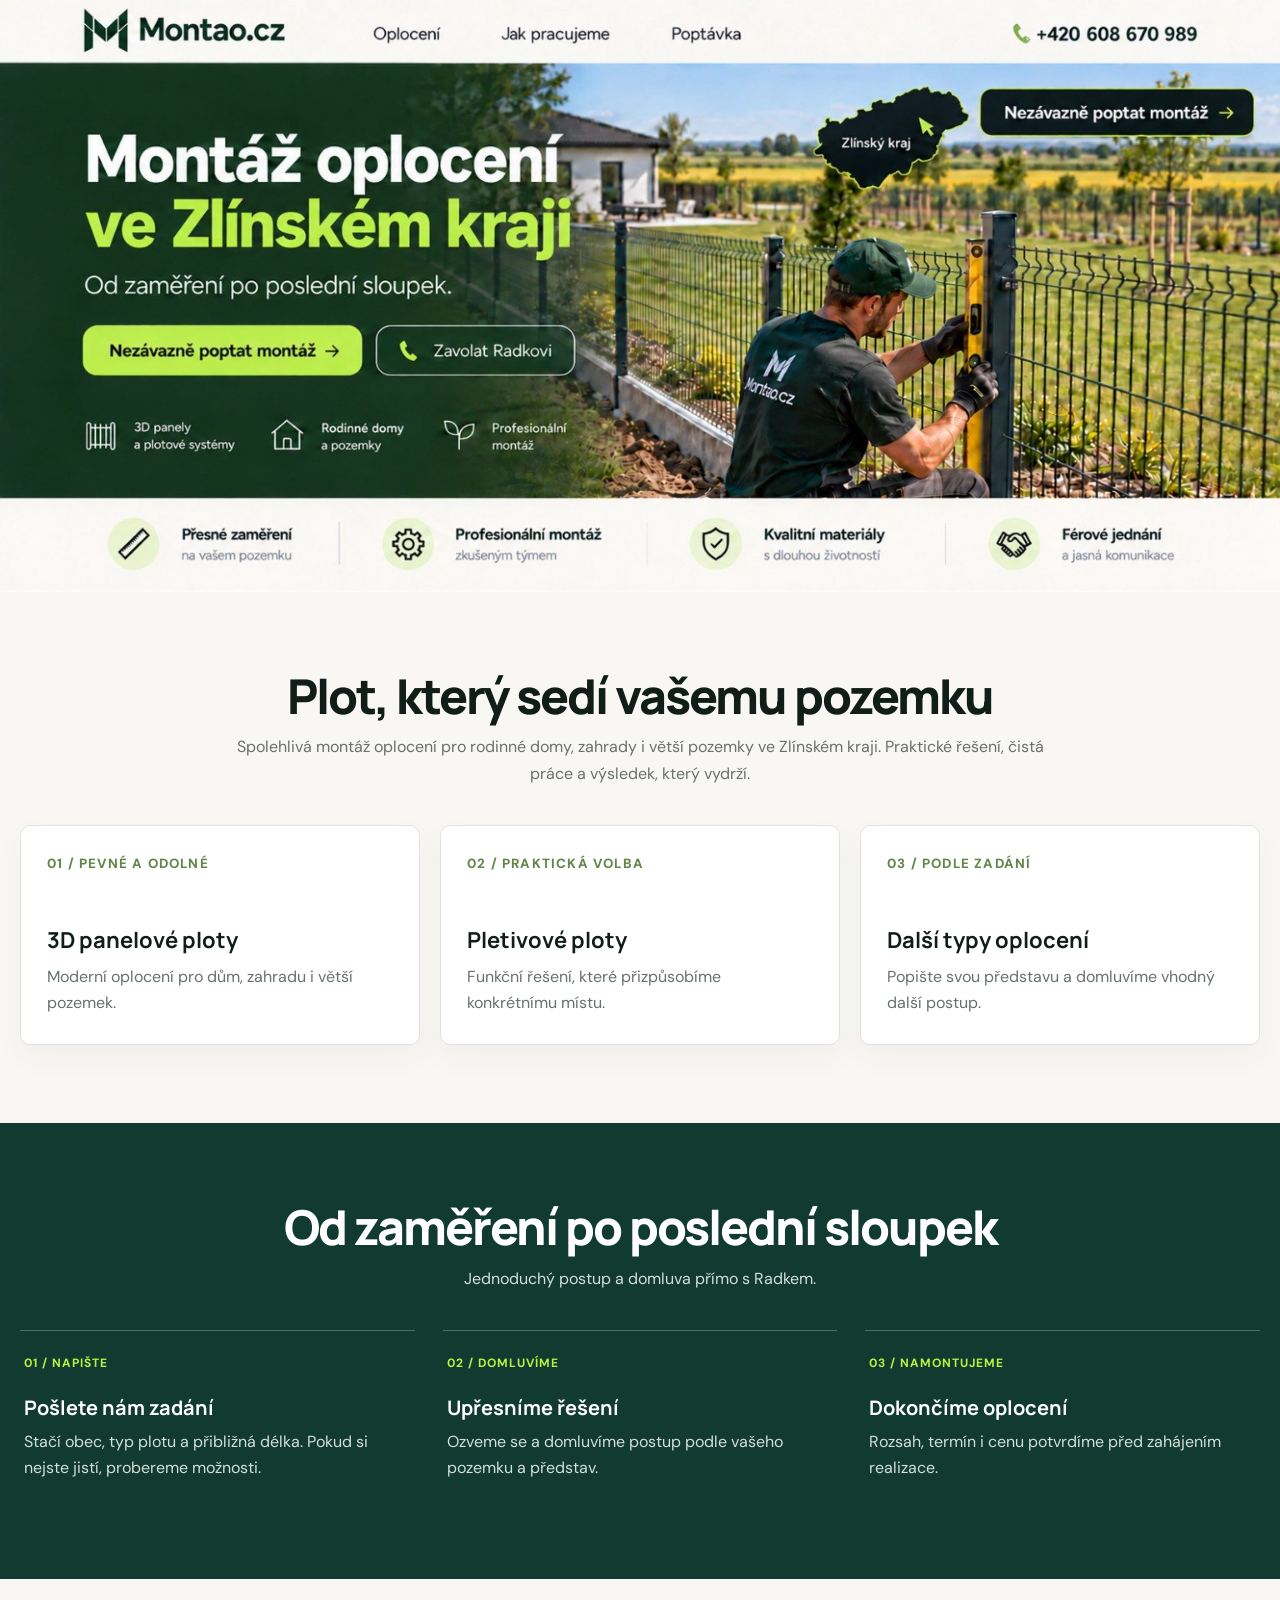
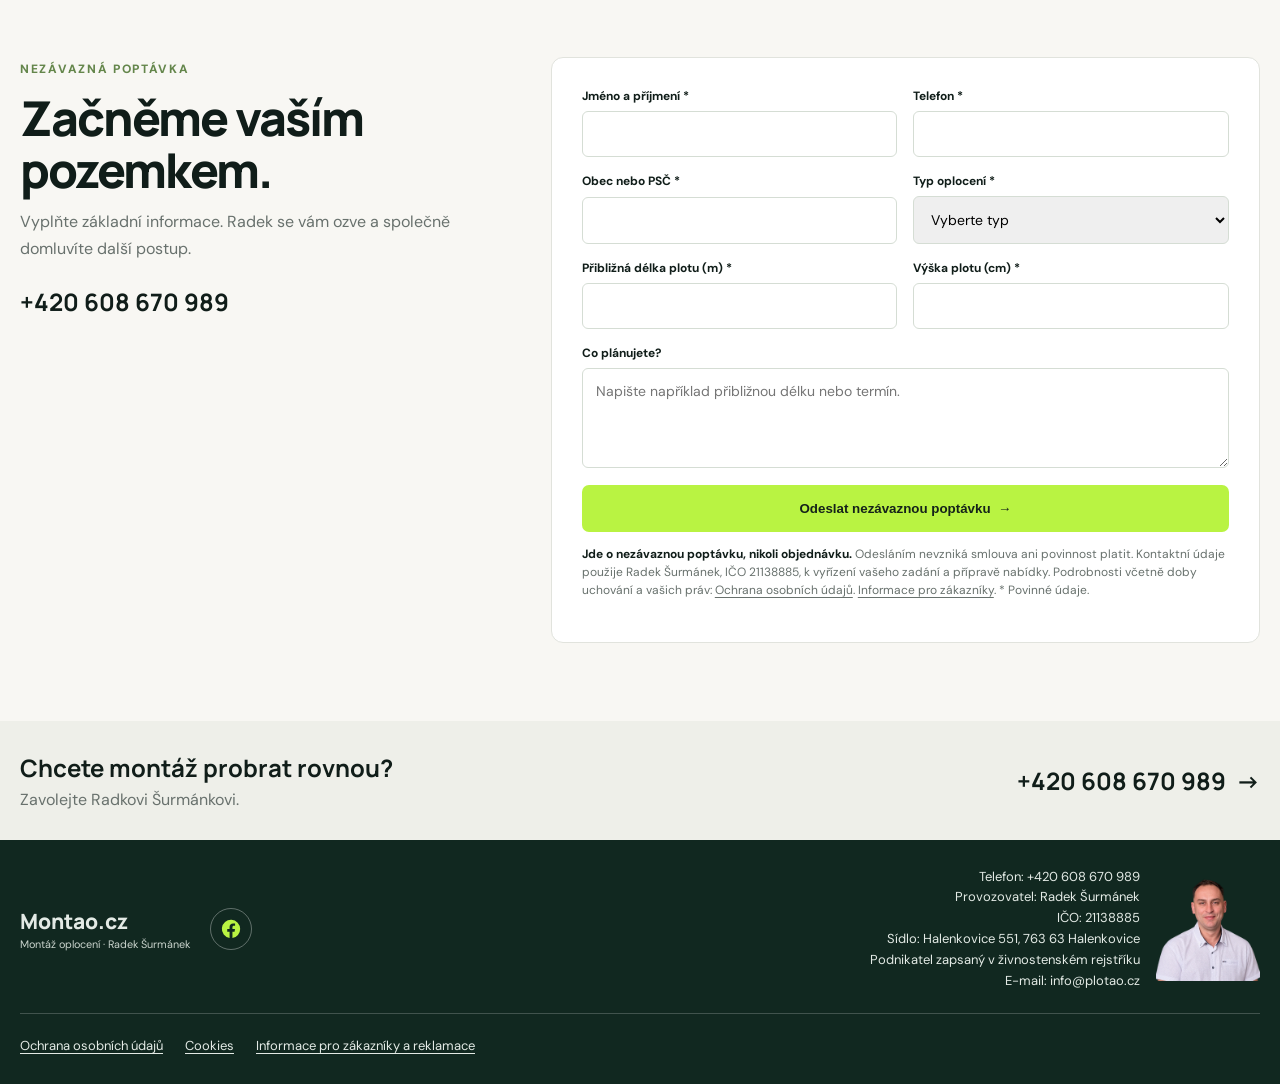
==== index.html @ 91016135 "Align footer Facebook icon with brand and remove mobile blue tap highlight" ====
<!doctype html>
<html lang="cs">
<head>
<meta charset="utf-8">
<meta name="viewport" content="width=device-width, initial-scale=1">
<meta name="referrer" content="strict-origin-when-cross-origin">
<meta name="theme-color" content="#f7f6f2">
<meta name="description" content="Montao.cz — montáž oplocení ve Zlínském kraji. Od zaměření po montáž. Nezávazná poptávka u Radka Šurmánka.">
<title>Montao.cz — Montáž oplocení ve Zlínském kraji</title>
<link rel="icon" href="favicon.svg" type="image/svg+xml">
<link rel="stylesheet" href="assets/fonts-local.css">
<style>
:root{--ink:#101d19;--forest:#12392e;--lime:#b9f342;--paper:#f8f7f3;--muted:#68716d;--line:#e1e3dd}
*{box-sizing:border-box}html{scroll-behavior:smooth;-webkit-tap-highlight-color:transparent}body{margin:0;background:var(--paper);color:var(--ink);font-family:"DM Sans",sans-serif}a{color:inherit;text-decoration:none}a,button,input,select,textarea{-webkit-tap-highlight-color:transparent}.wrap{width:min(1400px,calc(100% - 40px));margin-inline:auto}
.desktop-art{position:relative;width:min(100%,1536px);margin:0 auto;line-height:0}.desktop-art>img{display:block;width:100%;height:auto}.hot{position:absolute;z-index:2;display:block;border-radius:8px}.hot:hover{background:#b9f34218}.hot:focus-visible{outline:3px solid var(--lime);outline-offset:2px;background:#b9f34220}.visually-hidden{position:absolute;width:1px;height:1px;padding:0;margin:-1px;overflow:hidden;clip:rect(0,0,0,0);white-space:nowrap;border:0}
.mobile-head,.mobile-hero{display:none}
.section{padding:78px 0}.center{text-align:center;margin:0 auto 38px;max-width:820px}.center h2,.copy h2{font:800 clamp(32px,4vw,48px)/1.08 Manrope,sans-serif;letter-spacing:-2px;margin:0 0 13px}.center p,.copy p{color:var(--muted);line-height:1.65;margin:0;font-size:16px}.cards{display:grid;grid-template-columns:repeat(3,1fr);gap:20px}.card{min-height:220px;padding:26px;background:#fff;border:1px solid var(--line);border-radius:10px;box-shadow:0 12px 32px #12231b0a}.card small{color:#64864b;font-weight:800;letter-spacing:1.2px}.card h3{font:700 22px Manrope,sans-serif;margin:52px 0 9px}.card p{color:var(--muted);line-height:1.6;margin:0}
.steps{background:#113b30;color:#fff}.steps .center p{color:#d5dfd9}.step-grid{display:grid;grid-template-columns:repeat(3,1fr);gap:28px}.step{border-top:1px solid #ffffff44;padding:20px 4px}.step b{color:var(--lime);font-size:12px;letter-spacing:1px}.step h3{font:700 20px Manrope,sans-serif;margin:22px 0 8px}.step p{color:#d5dfd9;line-height:1.6;margin:0}
.quote{display:grid;grid-template-columns:.8fr 1.2fr;gap:58px;align-items:start}.copy h2{margin:14px 0}.eyebrow{font-size:12px;text-transform:uppercase;letter-spacing:1.7px;color:#64864b;font-weight:800}.call-link{display:inline-block;font:700 24px Manrope,sans-serif;margin-top:23px}.form-card{padding:30px;background:#fff;border:1px solid var(--line);border-radius:12px}.fields{display:grid;grid-template-columns:1fr 1fr;gap:16px}.field{display:grid;gap:7px}.field.full{grid-column:1/-1}.field label{font-size:12px;font-weight:700}.field input,.field select,.field textarea{width:100%;border:1px solid #d5ddd4;border-radius:6px;padding:13px;font:14px "DM Sans",sans-serif}.field textarea{min-height:100px;resize:vertical}.button{display:inline-flex;justify-content:center;align-items:center;background:var(--lime);color:#15221a;font-weight:800;border:0;border-radius:7px;padding:16px 22px;cursor:pointer}.form-card .button{width:100%;margin-top:17px}.form-note{font-size:12px;color:var(--muted);line-height:1.5;margin:13px 0 0}.contact{background:#eeefe9;padding:30px 0}.contact-inner{display:grid;grid-template-columns:minmax(0,1fr) 170px auto;align-items:center;gap:24px}.contact-copy{grid-column:1;grid-row:1}.contact-inner .call-link{grid-column:3;grid-row:1;margin-top:0}.contact-portrait{grid-column:2;grid-row:1;display:block;width:160px;max-height:180px;object-fit:contain;align-self:end}.contact h2{font:700 24px Manrope,sans-serif;margin:0 0 5px}.contact p{margin:0;color:var(--muted)}.footer{background:#112820;color:#e3eae5;padding:27px 0;font-size:13px}.foot{display:flex;justify-content:space-between;align-items:center;gap:20px}.foot-brand{display:flex;align-items:center;justify-content:space-between;gap:20px}.foot strong{font:800 21px Manrope}.foot small{color:#cad4cd}.foot-right{display:flex;align-items:center;justify-content:flex-end;gap:16px;text-align:right;line-height:1.6}.facebook-link{display:inline-flex;align-items:center;justify-content:center;width:42px;height:42px;border:1px solid #ffffff55;border-radius:50%;color:#b9f342;flex:0 0 auto;transition:background .2s,color .2s}.facebook-link:hover,.facebook-link:focus-visible{background:#b9f342;color:#112820;outline-offset:3px}.footer-portrait{display:block;width:104px;height:104px;object-fit:contain;flex:0 0 auto}
@media(max-width:760px){.desktop-art{display:none}.mobile-head{display:flex;height:68px;align-items:center;justify-content:space-between;padding:0 17px;background:#fbfaf6}.mobile-brand{display:flex;align-items:center;gap:8px;font:800 20px Manrope,sans-serif;letter-spacing:-.8px}.mobile-brand svg{width:32px;height:36px}.mobile-head .phone{font-size:13px;font-weight:800;white-space:nowrap}.mobile-hero{display:flex;position:relative;min-height:600px;padding:40px 19px 32px;align-items:flex-start;overflow:hidden;color:white;background:#12372d url("assets/approved-mobile-scene.svg") 48% center/auto 100% no-repeat}.mobile-hero:before{content:"";position:absolute;inset:0;background:linear-gradient(90deg,rgba(11,39,31,.92),rgba(11,39,31,.68) 56%,rgba(11,39,31,.18))}.mobile-content{position:relative;z-index:1;width:min(100%,460px);padding-top:20px}.mobile-map{display:inline-flex;background:#101d19;color:white;border:1px solid var(--lime);border-radius:40px;padding:8px 13px;font-size:12px;margin-bottom:20px}.mobile-map b{color:var(--lime);margin-right:6px}.mobile-content h1{font:800 clamp(42px,12vw,58px)/.99 Manrope,sans-serif;letter-spacing:-2.8px;margin:0 0 17px}.mobile-content h1 span{color:var(--lime)}.mobile-content p{font-size:16px;line-height:1.55;color:#f0f3ee;max-width:340px;margin:0 0 25px}.mobile-actions{display:grid;gap:10px;max-width:350px}.mobile-actions a{min-height:52px}.mobile-actions .outline{display:flex;align-items:center;justify-content:center;border:1px solid #fff9;border-radius:7px;font-weight:700}.mobile-benefits{display:grid;grid-template-columns:1fr 1fr;gap:13px;margin-top:29px;font-size:12px;line-height:1.35}.mobile-benefits span{border-left:2px solid var(--lime);padding-left:9px}.section{padding:60px 0}.wrap{width:min(100% - 32px,1400px)}.center{margin-bottom:25px}.cards{grid-template-columns:1fr;gap:12px}.card{min-height:155px}.card h3{margin:26px 0 7px}.step-grid{grid-template-columns:1fr;gap:5px}.quote{grid-template-columns:1fr;gap:24px}.fields{grid-template-columns:1fr}.field.full{grid-column:auto}.form-card{padding:20px}.contact-inner{grid-template-columns:minmax(0,1fr) 96px;gap:10px 16px;align-items:center}.contact-copy{grid-column:1;grid-row:1}.contact-inner .call-link{grid-column:1;grid-row:2;margin-top:20px}.contact-portrait{grid-column:2;grid-row:1 / span 2;width:96px;max-height:none;align-self:center}.foot{align-items:stretch;flex-direction:column}.foot-brand{width:100%}.foot-right{width:100%;justify-content:space-between;text-align:left}.footer-portrait{width:128px;height:128px}}
@media(min-width:761px) and (max-width:950px){.desktop-art .hot{min-width:0}.section{padding:60px 0}.quote{gap:30px}}
.legal-links{display:flex;flex-wrap:wrap;gap:10px 22px;padding-top:22px;margin-top:22px;border-top:1px solid #ffffff33;line-height:1.6}.legal-links a,.form-note a{text-decoration:underline;text-underline-offset:3px}.foot-right{overflow-wrap:anywhere}.legal-links a:focus-visible,.form-note a:focus-visible{outline:2px solid #8ab82d;outline-offset:3px}.form-note strong{color:var(--ink)}

@media(max-width:760px){
.contact{padding:28px 0;background:#eeefe9}.contact-inner{display:grid;grid-template-columns:1fr;gap:16px;align-items:start}.contact-copy{grid-column:1;grid-row:auto}.contact h2{font-size:25px;line-height:1.18;max-width:340px}.contact-inner .call-link{grid-column:1;grid-row:auto;display:flex;align-items:center;justify-content:center;gap:10px;width:100%;min-height:58px;margin:2px 0 0;padding:14px 18px;border-radius:8px;background:#12392e;color:#fff;font-size:20px;letter-spacing:.2px}.contact-inner .call-link:before{content:"☎";font:500 19px sans-serif}.contact-inner .call-link:after{content:none}
.footer{padding:28px 0 34px}.foot{gap:22px}.foot>div:first-child{width:100%}.foot strong{font-size:24px}.foot-right{width:100%;display:flex;flex-direction:column;align-items:flex-start;justify-content:flex-start;gap:18px;text-align:left;line-height:1.7;font-size:14px}.footer-portrait{align-self:center;width:150px;height:150px;margin:0 auto 2px}.legal-links{display:flex;flex-direction:column;align-items:flex-start;gap:12px;padding-top:20px;margin-top:22px;line-height:1.5}.legal-links a{display:inline-block;max-width:100%;text-underline-offset:4px}
}
</style>
</head>
<body>
<header class="mobile-head">
<a class="mobile-brand" href="#" aria-label="Montao.cz, úvod"><svg viewBox="0 0 40 44" aria-hidden="true"><path d="M4 39V6l16 14L36 6v33h-6V19L20 28 10 19v20z" fill="#12392e"/><path d="M20 28v11" stroke="#b9f342" stroke-width="3"/></svg><span>Montao.cz</span></a>
<a class="phone" href="tel:+420608670989">☎ +420 608 670 989</a>
</header>
<main>
<section class="desktop-art" aria-label="Úvodní stránka Montao.cz podle schváleného návrhu">
<img src="assets/approved-design-header.svg" alt="Montao.cz — Montáž oplocení ve Zlínském kraji. Montážník instaluje antracitový plot v rovinaté krajině.">
<h1 class="visually-hidden">Montáž oplocení ve Zlínském kraji</h1>
<a class="hot" style="left:6%;top:1%;width:17%;height:9%" href="#" aria-label="Montao.cz, úvod"></a>
<a class="hot" style="left:28.5%;top:2%;width:8%;height:6%" href="#oploceni" aria-label="Oplocení"></a>
<a class="hot" style="left:38.5%;top:2%;width:10%;height:6%" href="#postup" aria-label="Jak pracujeme"></a>
<a class="hot" style="left:52%;top:2%;width:8%;height:6%" href="#poptavka" aria-label="Poptávka"></a>
<a class="hot" style="left:78%;top:1%;width:17%;height:8%" href="tel:+420608670989" aria-label="Zavolat na +420 608 670 989"></a>
<a class="hot" style="left:63%;top:13%;width:14%;height:19%" href="#oblast" aria-label="Informace o oblasti Zlínského kraje"></a>
<a class="hot" style="left:76%;top:14%;width:23%;height:10%" href="#poptavka" aria-label="Nezávazně poptat montáž"></a>
<a class="hot" style="left:6%;top:54%;width:23%;height:10%" href="#poptavka" aria-label="Nezávazně poptat montáž"></a>
<a class="hot" style="left:29%;top:54%;width:17%;height:10%" href="tel:+420608670989" aria-label="Zavolat Radkovi"></a>
</section>
<section class="mobile-hero">
<div class="mobile-content">
<div class="mobile-map" id="oblast"><b>●</b> Zlínský kraj</div>
<h1>Montáž oplocení<br><span>ve Zlínském kraji</span></h1>
<p>Od zaměření po poslední sloupek.</p>
<div class="mobile-actions"><a class="button" href="#poptavka">Nezávazně poptat montáž&nbsp; →</a><a class="outline" href="tel:+420608670989">☎&nbsp; Zavolat Radkovi</a></div>
<div class="mobile-benefits"><span>3D panely<br>a plotové systémy</span><span>Rodinné domy<br>a pozemky</span><span>Profesionální<br>montáž</span><span>Férové jednání<br>a jasná komunikace</span></div>
</div>
</section>
<section class="section" id="oploceni"><div class="wrap"><div class="center"><h2>Plot, který sedí vašemu pozemku</h2><p>Spolehlivá montáž oplocení pro rodinné domy, zahrady i větší pozemky ve Zlínském kraji. Praktické řešení, čistá práce a výsledek, který vydrží.</p></div><div class="cards"><article class="card"><small>01 / PEVNÉ A ODOLNÉ</small><h3>3D panelové ploty</h3><p>Moderní oplocení pro dům, zahradu i větší pozemek.</p></article><article class="card"><small>02 / PRAKTICKÁ VOLBA</small><h3>Pletivové ploty</h3><p>Funkční řešení, které přizpůsobíme konkrétnímu místu.</p></article><article class="card"><small>03 / PODLE ZADÁNÍ</small><h3>Další typy oplocení</h3><p>Popište svou představu a domluvíme vhodný další postup.</p></article></div></div></section>
<section class="section steps" id="postup"><div class="wrap"><div class="center"><h2>Od zaměření po poslední sloupek</h2><p>Jednoduchý postup a domluva přímo s Radkem.</p></div><div class="step-grid"><article class="step"><b>01 / NAPIŠTE</b><h3>Pošlete nám zadání</h3><p>Stačí obec, typ plotu a přibližná délka. Pokud si nejste jistí, probereme možnosti.</p></article><article class="step"><b>02 / DOMLUVÍME</b><h3>Upřesníme řešení</h3><p>Ozveme se a domluvíme postup podle vašeho pozemku a představ.</p></article><article class="step"><b>03 / NAMONTUJEME</b><h3>Dokončíme oplocení</h3><p>Rozsah, termín i cenu potvrdíme před zahájením realizace.</p></article></div></div></section>
<section class="section wrap quote" id="poptavka"><div class="copy"><span class="eyebrow">Nezávazná poptávka</span><h2>Začněme vaším pozemkem.</h2><p>Vyplňte základní informace. Radek se vám ozve a společně domluvíte další postup.</p><a class="call-link" href="tel:+420608670989">+420 608 670 989</a></div><div class="form-card"><form id="quoteForm"><div class="fields"><div class="field"><label for="name">Jméno a příjmení *</label><input id="name" name="name" autocomplete="name" required></div><div class="field"><label for="phone">Telefon *</label><input id="phone" name="phone" type="tel" autocomplete="tel" required></div><div class="field"><label for="place">Obec nebo PSČ *</label><input id="place" name="place" autocomplete="postal-code" required></div><div class="field"><label for="type">Typ oplocení *</label><select id="type" name="type" required><option value="" disabled selected>Vyberte typ</option><option>3D panelový plot</option><option>Pletivový plot</option><option>Jiný typ / poradit</option></select></div><div class="field"><label for="length">Přibližná délka plotu (m) *</label><input id="length" name="length" type="number" min="0.01" max="1000" step="0.01" inputmode="decimal" required></div><div class="field"><label for="height">Výška plotu (cm) *</label><input id="height" name="height" type="number" min="40" max="400" step="1" required></div><div class="field full"><label for="message">Co plánujete?</label><textarea id="message" name="message" placeholder="Napište například přibližnou délku nebo termín."></textarea></div></div><button class="button" type="submit">Odeslat nezávaznou poptávku&nbsp; →</button><p class="form-note"><strong>Jde o nezávaznou poptávku, nikoli objednávku.</strong> Odesláním nevzniká smlouva ani povinnost platit. Kontaktní údaje použije Radek Šurmánek, IČO 21138885, k vyřízení vašeho zadání a přípravě nabídky. Podrobnosti včetně doby uchování a vašich práv: <a href="ochrana-osobnich-udaju.html">Ochrana osobních údajů</a>. <a href="informace-pro-zakazniky.html">Informace pro zákazníky</a>. * Povinné údaje.</p><p class="form-note" id="formStatus" role="status" aria-live="polite"></p></form></div></section>
<section class="contact"><div class="wrap contact-inner"><div class="contact-copy"><h2>Chcete montáž probrat rovnou?</h2><p>Zavolejte Radkovi Šurmánkovi.</p></div><a class="call-link" href="tel:+420608670989">+420 608 670 989&nbsp; →</a></div></section>
</main>
<footer class="footer"><div class="wrap foot"><div class="foot-brand"><div><strong>Montao.cz</strong><br><small>Montáž oplocení · Radek Šurmánek</small></div><a class="facebook-link" href="https://www.facebook.com/montao.cz" target="_blank" rel="noopener noreferrer" aria-label="Montao.cz na Facebooku" title="Montao.cz na Facebooku"><svg viewBox="0 0 24 24" width="22" height="22" aria-hidden="true" fill="currentColor"><path d="M22 12a10 10 0 1 0-11.56 9.88v-6.99H7.9V12h2.54V9.8c0-2.51 1.49-3.9 3.78-3.9 1.1 0 2.25.2 2.25.2v2.47H15.2c-1.24 0-1.63.77-1.63 1.56V12h2.78l-.45 2.89h-2.33v6.99A10 10 0 0 0 22 12Z"/></svg><span class="visually-hidden">Facebook</span></a></div><div class="foot-right"><div>Telefon: <a href="tel:+420608670989">+420 608 670 989</a><br>Provozovatel: Radek Šurmánek<br>IČO: 21138885<br>Sídlo: Halenkovice 551, 763 63 Halenkovice<br>Podnikatel zapsaný v živnostenském rejstříku<br>E-mail: <a href="mailto:info@plotao.cz">info@plotao.cz</a></div><img class="footer-portrait" src="assets/radek-color-portrait.svg" alt="Radek Šurmánek — montáž oplocení"></div></div><nav class="wrap legal-links" aria-label="Právní informace"><a href="ochrana-osobnich-udaju.html">Ochrana osobních údajů</a><a href="cookies.html">Cookies</a><a href="informace-pro-zakazniky.html">Informace pro zákazníky a reklamace</a></nav></footer>
<script>
document.getElementById('quoteForm').addEventListener('submit',async function(e){e.preventDefault();const form=e.currentTarget,status=document.getElementById('formStatus'),button=form.querySelector('button[type="submit"]');if(!form.reportValidity())return;button.disabled=true;button.textContent='Odesílám…';status.style.color='';status.textContent='Odesílám poptávku…';const v=id=>form.elements[id].value.trim();const fenceType=v('type'),length=Number(v('length')),height=Number(v('height')),now=new Date().toISOString();const lead={schemaVersion:2,mode:'lead',name:v('name'),phone:v('phone'),email:'',place:v('place'),region:'',note:v('message'),fenceType,height,segments:[{name:'Celková délka oplocení',length,connection:'začátek'}],options:[],gate:false,gateType:'',gateWidth:0,gateDrive:'',gateSection:0,gatePos:0,wicket:false,wicketWidth:0,wicketSection:0,wicketPos:0,scopeValue:'material',scope:'Materiál',displayedPrice:'',priceKind:'individuální nabídka',priceReason:'',placeFromCalculator:''};const controller=new AbortController();let timeout;try{const timeoutPromise=new Promise((_,reject)=>{timeout=setTimeout(()=>{controller.abort();reject(new Error('request_timeout'))},15000)});const response=await Promise.race([fetch('https://jmukoccjqykyoqsypuwb.supabase.co/functions/v1/submit-lead',{method:'POST',credentials:'omit',signal:controller.signal,headers:{'Accept':'application/json','Content-Type':'application/json','apikey':'sb_publishable_FSrTbgu1LeF9DNeam3ztwA_3dNHGq-V'},body:JSON.stringify({transportVersion:1,source:'plotao.cz',submittedAt:now,lead})}),timeoutPromise]);let result={};try{result=await response.json()}catch{}if(!response.ok){if(response.status===403)throw new Error('Doména webu není povolená pro odesílání do Plotao (HTTP 403).');if(response.status>=500)throw new Error('Plotao administrace je momentálně nedostupná (HTTP '+response.status+').');throw new Error('Administrace poptávku odmítla (HTTP '+response.status+'). Zkontrolujte zadané údaje.');}status.style.color='#26733b';status.textContent='Děkujeme, poptávka byla úspěšně odeslána. Radek se vám ozve.';form.reset();}catch(error){status.style.color='#9a3e24';const detail=(error?.name==='AbortError'||error?.message==='request_timeout')?'Čekání na Plotao přesáhlo 15 sekund.':error instanceof TypeError?'Spojení s Plotao administrací se nezdařilo (síť nebo povolení domény).':(error instanceof Error?error.message:'Odeslání se nezdařilo.');status.textContent=detail+' Vyplněná data zůstala zachována; zkuste to znovu nebo zavolejte na +420 608 670 989.';}finally{clearTimeout(timeout);button.disabled=false;button.innerHTML='Odeslat nezávaznou poptávku&nbsp; →';}});
</script>
</body>
</html>
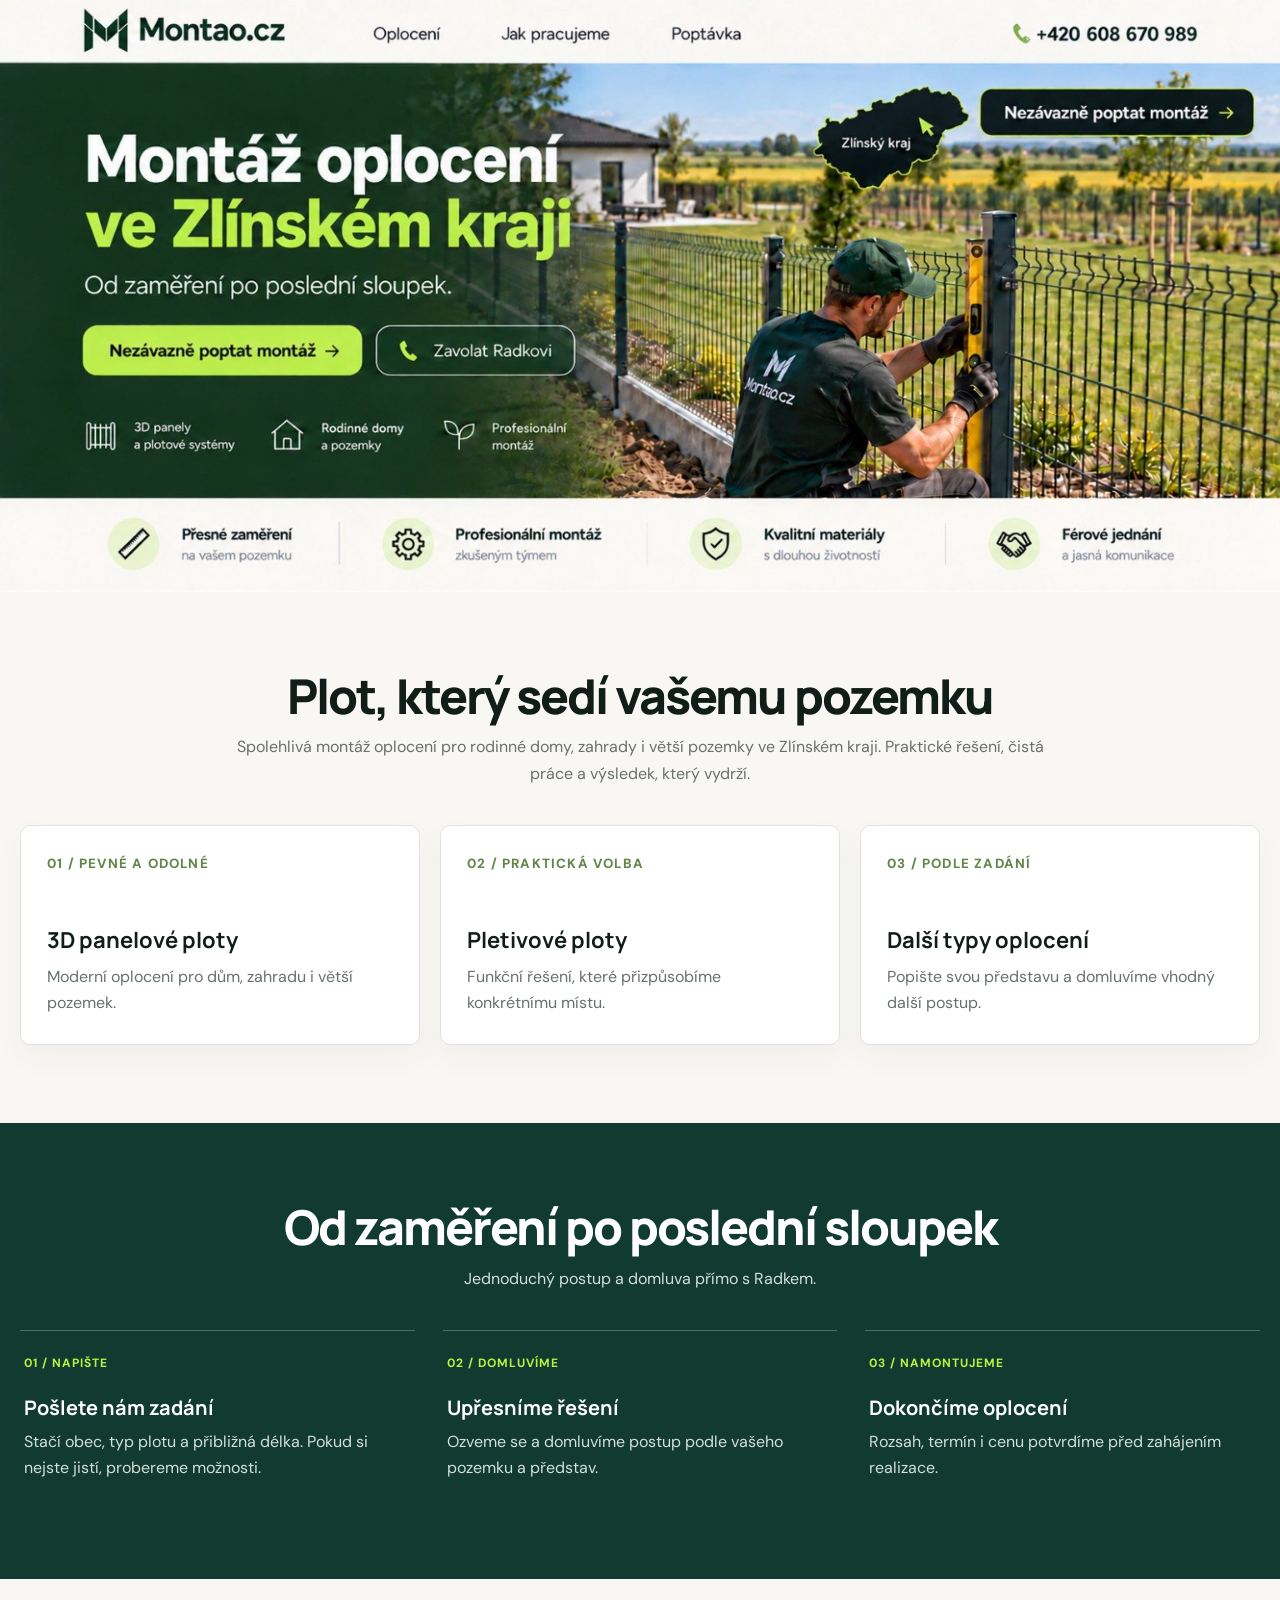
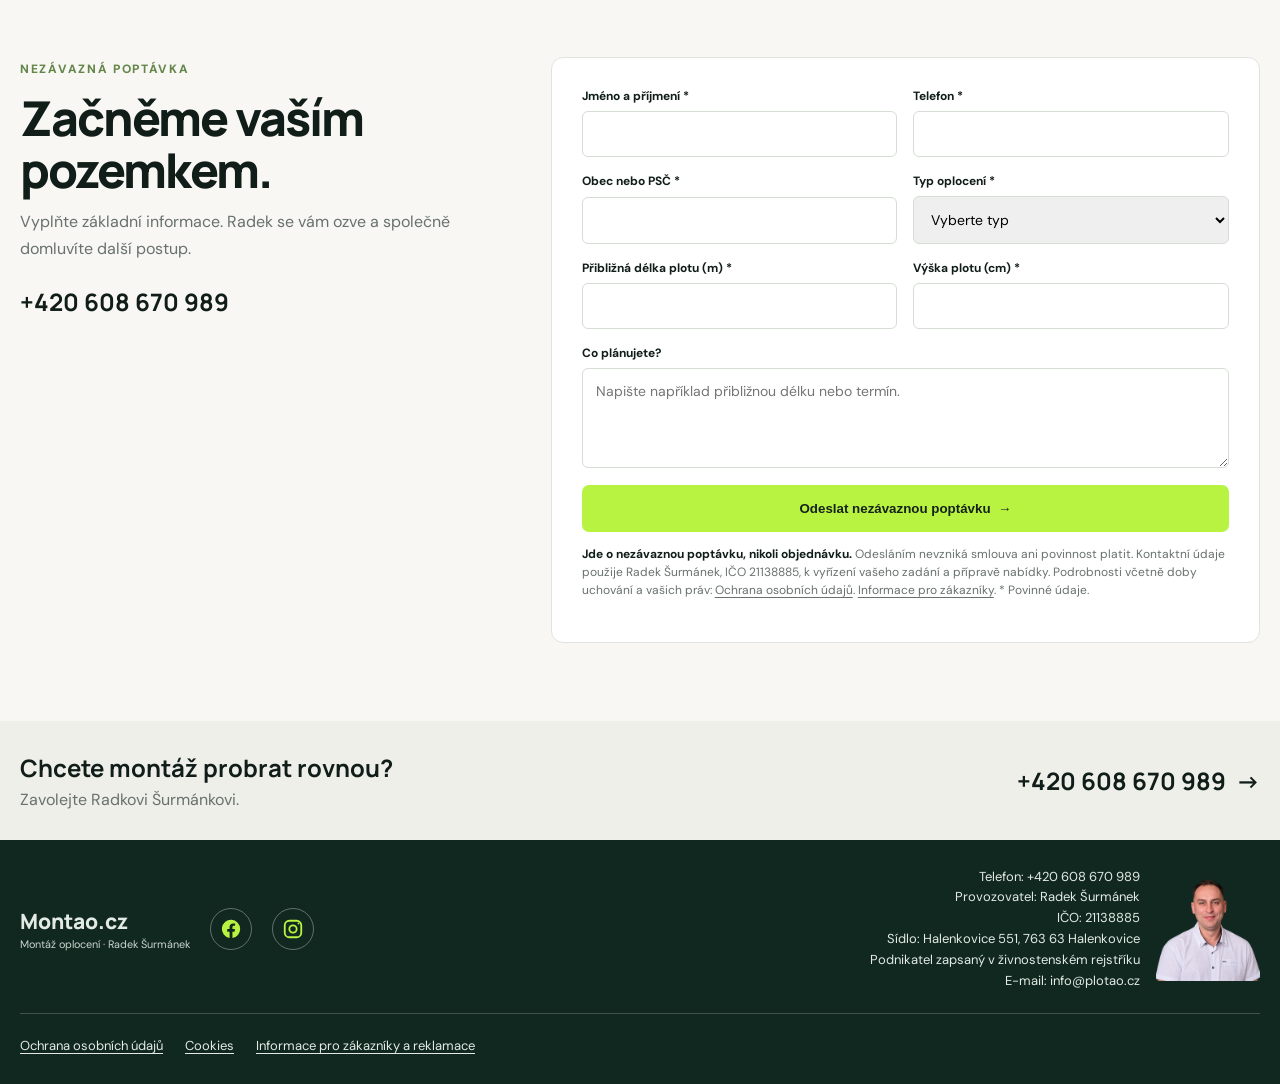
==== commit 0300b69d: "Add Instagram link to footer" ====
--- a/index.html
+++ b/index.html
@@ -5,7 +5,7 @@
 <meta name="viewport" content="width=device-width, initial-scale=1">
 <meta name="referrer" content="strict-origin-when-cross-origin">
 <meta name="theme-color" content="#f7f6f2">
-<meta name="description" content="Montao.cz — montáž oplocení ve Zlínském kraji. Od zaměření po montáž. Nezávazná poptávka u Radka Šurmánka.">
+<meta name="description" content="Montao.cz zajišťuje montáž panelových a pletivových plotů ve Zlínském kraji. Zaměření, domluva i poctivá realizace od Radka Šurmánka. Nezávazná poptávka.">
 <title>Montao.cz — Montáž oplocení ve Zlínském kraji</title>
 <link rel="icon" href="favicon.svg" type="image/svg+xml">
 <link rel="stylesheet" href="assets/fonts-local.css">
@@ -60,7 +60,7 @@
 <section class="section wrap quote" id="poptavka"><div class="copy"><span class="eyebrow">Nezávazná poptávka</span><h2>Začněme vaším pozemkem.</h2><p>Vyplňte základní informace. Radek se vám ozve a společně domluvíte další postup.</p><a class="call-link" href="tel:+420608670989">+420 608 670 989</a></div><div class="form-card"><form id="quoteForm"><div class="fields"><div class="field"><label for="name">Jméno a příjmení *</label><input id="name" name="name" autocomplete="name" required></div><div class="field"><label for="phone">Telefon *</label><input id="phone" name="phone" type="tel" autocomplete="tel" required></div><div class="field"><label for="place">Obec nebo PSČ *</label><input id="place" name="place" autocomplete="postal-code" required></div><div class="field"><label for="type">Typ oplocení *</label><select id="type" name="type" required><option value="" disabled selected>Vyberte typ</option><option>3D panelový plot</option><option>Pletivový plot</option><option>Jiný typ / poradit</option></select></div><div class="field"><label for="length">Přibližná délka plotu (m) *</label><input id="length" name="length" type="number" min="0.01" max="1000" step="0.01" inputmode="decimal" required></div><div class="field"><label for="height">Výška plotu (cm) *</label><input id="height" name="height" type="number" min="40" max="400" step="1" required></div><div class="field full"><label for="message">Co plánujete?</label><textarea id="message" name="message" placeholder="Napište například přibližnou délku nebo termín."></textarea></div></div><button class="button" type="submit">Odeslat nezávaznou poptávku&nbsp; →</button><p class="form-note"><strong>Jde o nezávaznou poptávku, nikoli objednávku.</strong> Odesláním nevzniká smlouva ani povinnost platit. Kontaktní údaje použije Radek Šurmánek, IČO 21138885, k vyřízení vašeho zadání a přípravě nabídky. Podrobnosti včetně doby uchování a vašich práv: <a href="ochrana-osobnich-udaju.html">Ochrana osobních údajů</a>. <a href="informace-pro-zakazniky.html">Informace pro zákazníky</a>. * Povinné údaje.</p><p class="form-note" id="formStatus" role="status" aria-live="polite"></p></form></div></section>
 <section class="contact"><div class="wrap contact-inner"><div class="contact-copy"><h2>Chcete montáž probrat rovnou?</h2><p>Zavolejte Radkovi Šurmánkovi.</p></div><a class="call-link" href="tel:+420608670989">+420 608 670 989&nbsp; →</a></div></section>
 </main>
-<footer class="footer"><div class="wrap foot"><div class="foot-brand"><div><strong>Montao.cz</strong><br><small>Montáž oplocení · Radek Šurmánek</small></div><a class="facebook-link" href="https://www.facebook.com/montao.cz" target="_blank" rel="noopener noreferrer" aria-label="Montao.cz na Facebooku" title="Montao.cz na Facebooku"><svg viewBox="0 0 24 24" width="22" height="22" aria-hidden="true" fill="currentColor"><path d="M22 12a10 10 0 1 0-11.56 9.88v-6.99H7.9V12h2.54V9.8c0-2.51 1.49-3.9 3.78-3.9 1.1 0 2.25.2 2.25.2v2.47H15.2c-1.24 0-1.63.77-1.63 1.56V12h2.78l-.45 2.89h-2.33v6.99A10 10 0 0 0 22 12Z"/></svg><span class="visually-hidden">Facebook</span></a></div><div class="foot-right"><div>Telefon: <a href="tel:+420608670989">+420 608 670 989</a><br>Provozovatel: Radek Šurmánek<br>IČO: 21138885<br>Sídlo: Halenkovice 551, 763 63 Halenkovice<br>Podnikatel zapsaný v živnostenském rejstříku<br>E-mail: <a href="mailto:info@plotao.cz">info@plotao.cz</a></div><img class="footer-portrait" src="assets/radek-color-portrait.svg" alt="Radek Šurmánek — montáž oplocení"></div></div><nav class="wrap legal-links" aria-label="Právní informace"><a href="ochrana-osobnich-udaju.html">Ochrana osobních údajů</a><a href="cookies.html">Cookies</a><a href="informace-pro-zakazniky.html">Informace pro zákazníky a reklamace</a></nav></footer>
+<footer class="footer"><div class="wrap foot"><div class="foot-brand"><div><strong>Montao.cz</strong><br><small>Montáž oplocení · Radek Šurmánek</small></div><a class="facebook-link" href="https://www.facebook.com/montao.cz" target="_blank" rel="noopener noreferrer" aria-label="Montao.cz na Facebooku" title="Montao.cz na Facebooku"><svg viewBox="0 0 24 24" width="22" height="22" aria-hidden="true" fill="currentColor"><path d="M22 12a10 10 0 1 0-11.56 9.88v-6.99H7.9V12h2.54V9.8c0-2.51 1.49-3.9 3.78-3.9 1.1 0 2.25.2 2.25.2v2.47H15.2c-1.24 0-1.63.77-1.63 1.56V12h2.78l-.45 2.89h-2.33v6.99A10 10 0 0 0 22 12Z"/></svg><span class="visually-hidden">Facebook</span></a><a class="facebook-link" href="https://www.instagram.com/montao.cz/" target="_blank" rel="noopener noreferrer" aria-label="Montao.cz na Instagramu" title="Montao.cz na Instagramu"><svg viewBox="0 0 24 24" width="22" height="22" aria-hidden="true" fill="none" stroke="currentColor" stroke-width="2"><rect x="3" y="3" width="18" height="18" rx="5"/><circle cx="12" cy="12" r="4"/><circle cx="18" cy="6" r="1" fill="currentColor" stroke="none"/></svg><span class="visually-hidden">Instagram</span></a></div><div class="foot-right"><div>Telefon: <a href="tel:+420608670989">+420 608 670 989</a><br>Provozovatel: Radek Šurmánek<br>IČO: 21138885<br>Sídlo: Halenkovice 551, 763 63 Halenkovice<br>Podnikatel zapsaný v živnostenském rejstříku<br>E-mail: <a href="mailto:info@plotao.cz">info@plotao.cz</a></div><img class="footer-portrait" src="assets/radek-color-portrait.svg" alt="Radek Šurmánek — montáž oplocení"></div></div><nav class="wrap legal-links" aria-label="Právní informace"><a href="ochrana-osobnich-udaju.html">Ochrana osobních údajů</a><a href="cookies.html">Cookies</a><a href="informace-pro-zakazniky.html">Informace pro zákazníky a reklamace</a></nav></footer>
 <script>
 document.getElementById('quoteForm').addEventListener('submit',async function(e){e.preventDefault();const form=e.currentTarget,status=document.getElementById('formStatus'),button=form.querySelector('button[type="submit"]');if(!form.reportValidity())return;button.disabled=true;button.textContent='Odesílám…';status.style.color='';status.textContent='Odesílám poptávku…';const v=id=>form.elements[id].value.trim();const fenceType=v('type'),length=Number(v('length')),height=Number(v('height')),now=new Date().toISOString();const lead={schemaVersion:2,mode:'lead',name:v('name'),phone:v('phone'),email:'',place:v('place'),region:'',note:v('message'),fenceType,height,segments:[{name:'Celková délka oplocení',length,connection:'začátek'}],options:[],gate:false,gateType:'',gateWidth:0,gateDrive:'',gateSection:0,gatePos:0,wicket:false,wicketWidth:0,wicketSection:0,wicketPos:0,scopeValue:'material',scope:'Materiál',displayedPrice:'',priceKind:'individuální nabídka',priceReason:'',placeFromCalculator:''};const controller=new AbortController();let timeout;try{const timeoutPromise=new Promise((_,reject)=>{timeout=setTimeout(()=>{controller.abort();reject(new Error('request_timeout'))},15000)});const response=await Promise.race([fetch('https://jmukoccjqykyoqsypuwb.supabase.co/functions/v1/submit-lead',{method:'POST',credentials:'omit',signal:controller.signal,headers:{'Accept':'application/json','Content-Type':'application/json','apikey':'sb_publishable_FSrTbgu1LeF9DNeam3ztwA_3dNHGq-V'},body:JSON.stringify({transportVersion:1,source:'plotao.cz',submittedAt:now,lead})}),timeoutPromise]);let result={};try{result=await response.json()}catch{}if(!response.ok){if(response.status===403)throw new Error('Doména webu není povolená pro odesílání do Plotao (HTTP 403).');if(response.status>=500)throw new Error('Plotao administrace je momentálně nedostupná (HTTP '+response.status+').');throw new Error('Administrace poptávku odmítla (HTTP '+response.status+'). Zkontrolujte zadané údaje.');}status.style.color='#26733b';status.textContent='Děkujeme, poptávka byla úspěšně odeslána. Radek se vám ozve.';form.reset();}catch(error){status.style.color='#9a3e24';const detail=(error?.name==='AbortError'||error?.message==='request_timeout')?'Čekání na Plotao přesáhlo 15 sekund.':error instanceof TypeError?'Spojení s Plotao administrací se nezdařilo (síť nebo povolení domény).':(error instanceof Error?error.message:'Odeslání se nezdařilo.');status.textContent=detail+' Vyplněná data zůstala zachována; zkuste to znovu nebo zavolejte na +420 608 670 989.';}finally{clearTimeout(timeout);button.disabled=false;button.innerHTML='Odeslat nezávaznou poptávku&nbsp; →';}});
 </script>
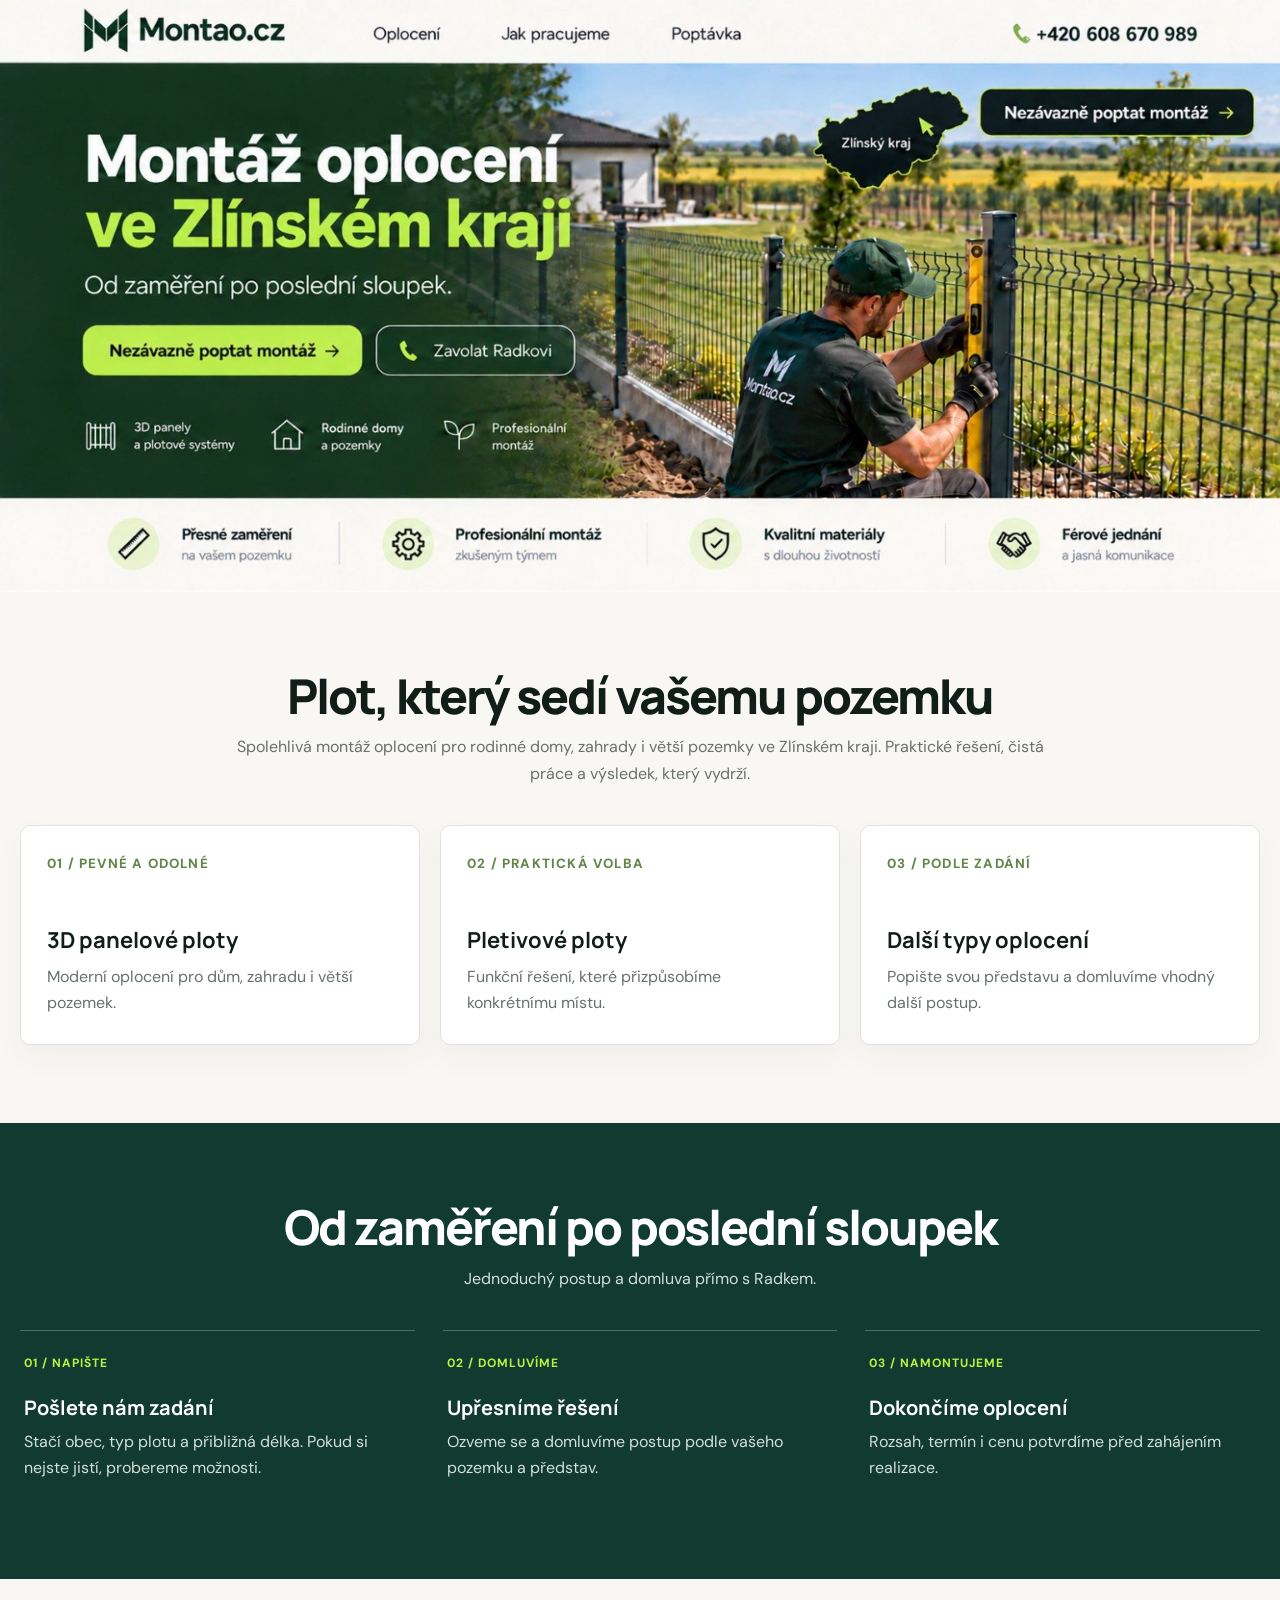
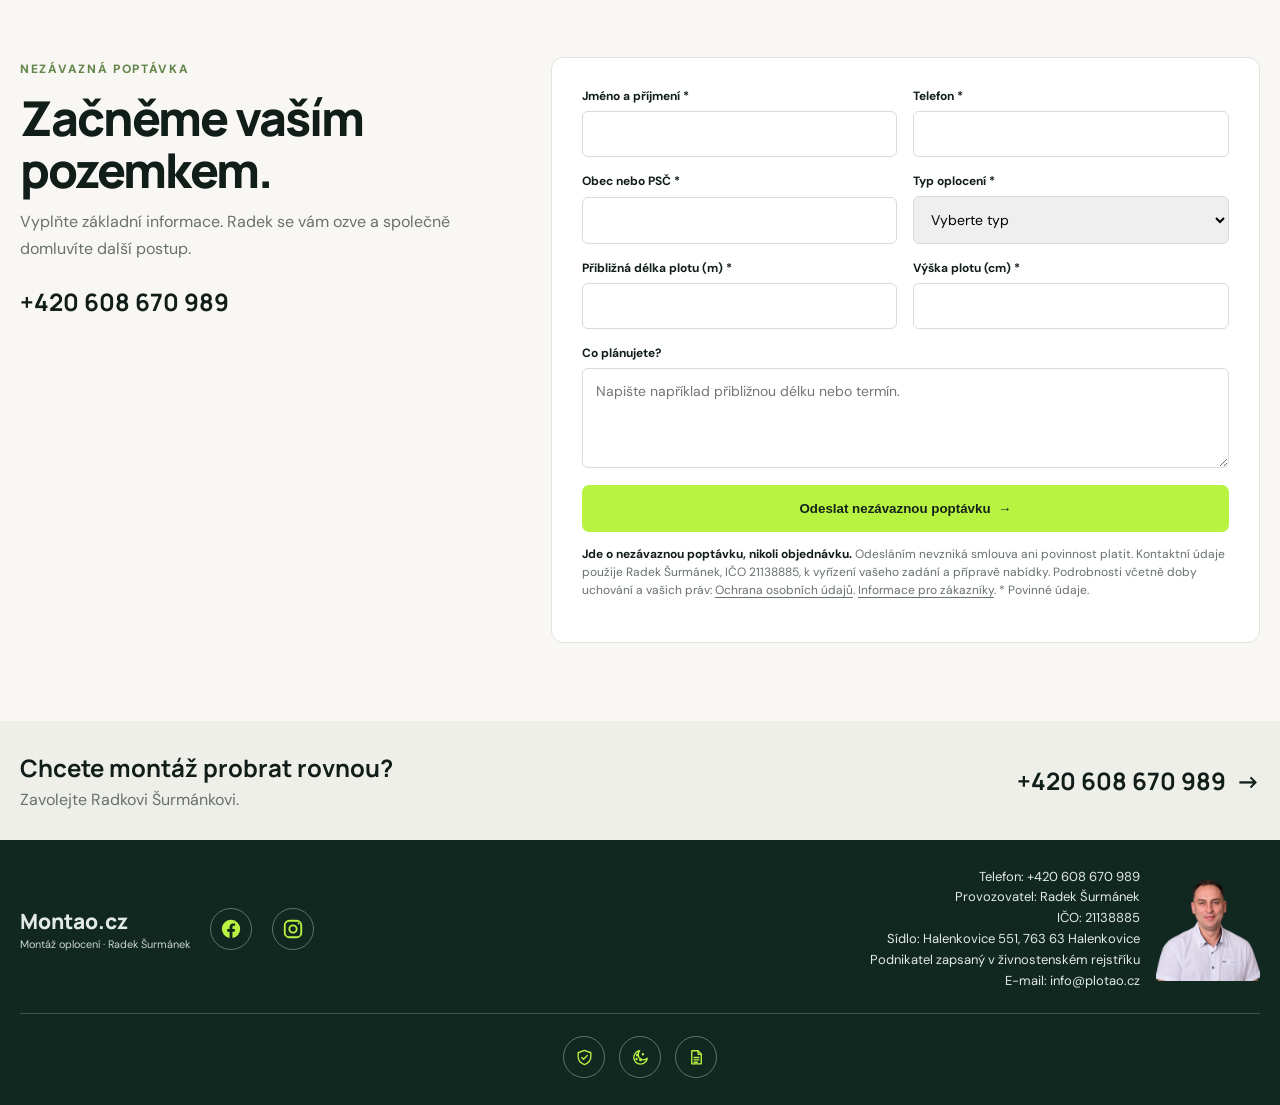
==== commit 99b914da: "Center legal footer links as icons" ====
--- a/index.html
+++ b/index.html
@@ -19,11 +19,11 @@
 .quote{display:grid;grid-template-columns:.8fr 1.2fr;gap:58px;align-items:start}.copy h2{margin:14px 0}.eyebrow{font-size:12px;text-transform:uppercase;letter-spacing:1.7px;color:#64864b;font-weight:800}.call-link{display:inline-block;font:700 24px Manrope,sans-serif;margin-top:23px}.form-card{padding:30px;background:#fff;border:1px solid var(--line);border-radius:12px}.fields{display:grid;grid-template-columns:1fr 1fr;gap:16px}.field{display:grid;gap:7px}.field.full{grid-column:1/-1}.field label{font-size:12px;font-weight:700}.field input,.field select,.field textarea{width:100%;border:1px solid #d5ddd4;border-radius:6px;padding:13px;font:14px "DM Sans",sans-serif}.field textarea{min-height:100px;resize:vertical}.button{display:inline-flex;justify-content:center;align-items:center;background:var(--lime);color:#15221a;font-weight:800;border:0;border-radius:7px;padding:16px 22px;cursor:pointer}.form-card .button{width:100%;margin-top:17px}.form-note{font-size:12px;color:var(--muted);line-height:1.5;margin:13px 0 0}.contact{background:#eeefe9;padding:30px 0}.contact-inner{display:grid;grid-template-columns:minmax(0,1fr) 170px auto;align-items:center;gap:24px}.contact-copy{grid-column:1;grid-row:1}.contact-inner .call-link{grid-column:3;grid-row:1;margin-top:0}.contact-portrait{grid-column:2;grid-row:1;display:block;width:160px;max-height:180px;object-fit:contain;align-self:end}.contact h2{font:700 24px Manrope,sans-serif;margin:0 0 5px}.contact p{margin:0;color:var(--muted)}.footer{background:#112820;color:#e3eae5;padding:27px 0;font-size:13px}.foot{display:flex;justify-content:space-between;align-items:center;gap:20px}.foot-brand{display:flex;align-items:center;justify-content:space-between;gap:20px}.foot strong{font:800 21px Manrope}.foot small{color:#cad4cd}.foot-right{display:flex;align-items:center;justify-content:flex-end;gap:16px;text-align:right;line-height:1.6}.facebook-link{display:inline-flex;align-items:center;justify-content:center;width:42px;height:42px;border:1px solid #ffffff55;border-radius:50%;color:#b9f342;flex:0 0 auto;transition:background .2s,color .2s}.facebook-link:hover,.facebook-link:focus-visible{background:#b9f342;color:#112820;outline-offset:3px}.footer-portrait{display:block;width:104px;height:104px;object-fit:contain;flex:0 0 auto}
 @media(max-width:760px){.desktop-art{display:none}.mobile-head{display:flex;height:68px;align-items:center;justify-content:space-between;padding:0 17px;background:#fbfaf6}.mobile-brand{display:flex;align-items:center;gap:8px;font:800 20px Manrope,sans-serif;letter-spacing:-.8px}.mobile-brand svg{width:32px;height:36px}.mobile-head .phone{font-size:13px;font-weight:800;white-space:nowrap}.mobile-hero{display:flex;position:relative;min-height:600px;padding:40px 19px 32px;align-items:flex-start;overflow:hidden;color:white;background:#12372d url("assets/approved-mobile-scene.svg") 48% center/auto 100% no-repeat}.mobile-hero:before{content:"";position:absolute;inset:0;background:linear-gradient(90deg,rgba(11,39,31,.92),rgba(11,39,31,.68) 56%,rgba(11,39,31,.18))}.mobile-content{position:relative;z-index:1;width:min(100%,460px);padding-top:20px}.mobile-map{display:inline-flex;background:#101d19;color:white;border:1px solid var(--lime);border-radius:40px;padding:8px 13px;font-size:12px;margin-bottom:20px}.mobile-map b{color:var(--lime);margin-right:6px}.mobile-content h1{font:800 clamp(42px,12vw,58px)/.99 Manrope,sans-serif;letter-spacing:-2.8px;margin:0 0 17px}.mobile-content h1 span{color:var(--lime)}.mobile-content p{font-size:16px;line-height:1.55;color:#f0f3ee;max-width:340px;margin:0 0 25px}.mobile-actions{display:grid;gap:10px;max-width:350px}.mobile-actions a{min-height:52px}.mobile-actions .outline{display:flex;align-items:center;justify-content:center;border:1px solid #fff9;border-radius:7px;font-weight:700}.mobile-benefits{display:grid;grid-template-columns:1fr 1fr;gap:13px;margin-top:29px;font-size:12px;line-height:1.35}.mobile-benefits span{border-left:2px solid var(--lime);padding-left:9px}.section{padding:60px 0}.wrap{width:min(100% - 32px,1400px)}.center{margin-bottom:25px}.cards{grid-template-columns:1fr;gap:12px}.card{min-height:155px}.card h3{margin:26px 0 7px}.step-grid{grid-template-columns:1fr;gap:5px}.quote{grid-template-columns:1fr;gap:24px}.fields{grid-template-columns:1fr}.field.full{grid-column:auto}.form-card{padding:20px}.contact-inner{grid-template-columns:minmax(0,1fr) 96px;gap:10px 16px;align-items:center}.contact-copy{grid-column:1;grid-row:1}.contact-inner .call-link{grid-column:1;grid-row:2;margin-top:20px}.contact-portrait{grid-column:2;grid-row:1 / span 2;width:96px;max-height:none;align-self:center}.foot{align-items:stretch;flex-direction:column}.foot-brand{width:100%}.foot-right{width:100%;justify-content:space-between;text-align:left}.footer-portrait{width:128px;height:128px}}
 @media(min-width:761px) and (max-width:950px){.desktop-art .hot{min-width:0}.section{padding:60px 0}.quote{gap:30px}}
-.legal-links{display:flex;flex-wrap:wrap;gap:10px 22px;padding-top:22px;margin-top:22px;border-top:1px solid #ffffff33;line-height:1.6}.legal-links a,.form-note a{text-decoration:underline;text-underline-offset:3px}.foot-right{overflow-wrap:anywhere}.legal-links a:focus-visible,.form-note a:focus-visible{outline:2px solid #8ab82d;outline-offset:3px}.form-note strong{color:var(--ink)}
+.legal-links{display:flex;justify-content:center;align-items:center;gap:14px;padding-top:22px;margin-top:22px;border-top:1px solid #ffffff33;line-height:1.6}.legal-links a{display:grid;place-items:center;width:42px;height:42px;border:1px solid #ffffff55;border-radius:50%;color:#b9f342;transition:background .2s,color .2s}.legal-links a:hover,.legal-links a:focus-visible{background:#b9f342;color:#112820;outline-offset:3px}.legal-links svg{width:19px;height:19px;fill:none;stroke:currentColor;stroke-width:1.7;stroke-linecap:round;stroke-linejoin:round}.form-note a{text-decoration:underline;text-underline-offset:3px}.foot-right{overflow-wrap:anywhere}.legal-links a:focus-visible,.form-note a:focus-visible{outline:2px solid #8ab82d;outline-offset:3px}.form-note strong{color:var(--ink)}
 
 @media(max-width:760px){
 .contact{padding:28px 0;background:#eeefe9}.contact-inner{display:grid;grid-template-columns:1fr;gap:16px;align-items:start}.contact-copy{grid-column:1;grid-row:auto}.contact h2{font-size:25px;line-height:1.18;max-width:340px}.contact-inner .call-link{grid-column:1;grid-row:auto;display:flex;align-items:center;justify-content:center;gap:10px;width:100%;min-height:58px;margin:2px 0 0;padding:14px 18px;border-radius:8px;background:#12392e;color:#fff;font-size:20px;letter-spacing:.2px}.contact-inner .call-link:before{content:"☎";font:500 19px sans-serif}.contact-inner .call-link:after{content:none}
-.footer{padding:28px 0 34px}.foot{gap:22px}.foot>div:first-child{width:100%}.foot strong{font-size:24px}.foot-right{width:100%;display:flex;flex-direction:column;align-items:flex-start;justify-content:flex-start;gap:18px;text-align:left;line-height:1.7;font-size:14px}.footer-portrait{align-self:center;width:150px;height:150px;margin:0 auto 2px}.legal-links{display:flex;flex-direction:column;align-items:flex-start;gap:12px;padding-top:20px;margin-top:22px;line-height:1.5}.legal-links a{display:inline-block;max-width:100%;text-underline-offset:4px}
+.footer{padding:28px 0 34px}.foot{gap:22px}.foot>div:first-child{width:100%}.foot strong{font-size:24px}.foot-right{width:100%;display:flex;flex-direction:column;align-items:flex-start;justify-content:flex-start;gap:18px;text-align:left;line-height:1.7;font-size:14px}.footer-portrait{align-self:center;width:150px;height:150px;margin:0 auto 2px}.legal-links{flex-direction:row;align-items:center;justify-content:center;gap:14px;padding-top:20px;margin-top:22px}.legal-links a{display:grid;flex:0 0 42px;max-width:none}
 }
 </style>
 </head>
@@ -60,7 +60,7 @@
 <section class="section wrap quote" id="poptavka"><div class="copy"><span class="eyebrow">Nezávazná poptávka</span><h2>Začněme vaším pozemkem.</h2><p>Vyplňte základní informace. Radek se vám ozve a společně domluvíte další postup.</p><a class="call-link" href="tel:+420608670989">+420 608 670 989</a></div><div class="form-card"><form id="quoteForm"><div class="fields"><div class="field"><label for="name">Jméno a příjmení *</label><input id="name" name="name" autocomplete="name" required></div><div class="field"><label for="phone">Telefon *</label><input id="phone" name="phone" type="tel" autocomplete="tel" required></div><div class="field"><label for="place">Obec nebo PSČ *</label><input id="place" name="place" autocomplete="postal-code" required></div><div class="field"><label for="type">Typ oplocení *</label><select id="type" name="type" required><option value="" disabled selected>Vyberte typ</option><option>3D panelový plot</option><option>Pletivový plot</option><option>Jiný typ / poradit</option></select></div><div class="field"><label for="length">Přibližná délka plotu (m) *</label><input id="length" name="length" type="number" min="0.01" max="1000" step="0.01" inputmode="decimal" required></div><div class="field"><label for="height">Výška plotu (cm) *</label><input id="height" name="height" type="number" min="40" max="400" step="1" required></div><div class="field full"><label for="message">Co plánujete?</label><textarea id="message" name="message" placeholder="Napište například přibližnou délku nebo termín."></textarea></div></div><button class="button" type="submit">Odeslat nezávaznou poptávku&nbsp; →</button><p class="form-note"><strong>Jde o nezávaznou poptávku, nikoli objednávku.</strong> Odesláním nevzniká smlouva ani povinnost platit. Kontaktní údaje použije Radek Šurmánek, IČO 21138885, k vyřízení vašeho zadání a přípravě nabídky. Podrobnosti včetně doby uchování a vašich práv: <a href="ochrana-osobnich-udaju.html">Ochrana osobních údajů</a>. <a href="informace-pro-zakazniky.html">Informace pro zákazníky</a>. * Povinné údaje.</p><p class="form-note" id="formStatus" role="status" aria-live="polite"></p></form></div></section>
 <section class="contact"><div class="wrap contact-inner"><div class="contact-copy"><h2>Chcete montáž probrat rovnou?</h2><p>Zavolejte Radkovi Šurmánkovi.</p></div><a class="call-link" href="tel:+420608670989">+420 608 670 989&nbsp; →</a></div></section>
 </main>
-<footer class="footer"><div class="wrap foot"><div class="foot-brand"><div><strong>Montao.cz</strong><br><small>Montáž oplocení · Radek Šurmánek</small></div><a class="facebook-link" href="https://www.facebook.com/montao.cz" target="_blank" rel="noopener noreferrer" aria-label="Montao.cz na Facebooku" title="Montao.cz na Facebooku"><svg viewBox="0 0 24 24" width="22" height="22" aria-hidden="true" fill="currentColor"><path d="M22 12a10 10 0 1 0-11.56 9.88v-6.99H7.9V12h2.54V9.8c0-2.51 1.49-3.9 3.78-3.9 1.1 0 2.25.2 2.25.2v2.47H15.2c-1.24 0-1.63.77-1.63 1.56V12h2.78l-.45 2.89h-2.33v6.99A10 10 0 0 0 22 12Z"/></svg><span class="visually-hidden">Facebook</span></a><a class="facebook-link" href="https://www.instagram.com/montao.cz/" target="_blank" rel="noopener noreferrer" aria-label="Montao.cz na Instagramu" title="Montao.cz na Instagramu"><svg viewBox="0 0 24 24" width="22" height="22" aria-hidden="true" fill="none" stroke="currentColor" stroke-width="2"><rect x="3" y="3" width="18" height="18" rx="5"/><circle cx="12" cy="12" r="4"/><circle cx="18" cy="6" r="1" fill="currentColor" stroke="none"/></svg><span class="visually-hidden">Instagram</span></a></div><div class="foot-right"><div>Telefon: <a href="tel:+420608670989">+420 608 670 989</a><br>Provozovatel: Radek Šurmánek<br>IČO: 21138885<br>Sídlo: Halenkovice 551, 763 63 Halenkovice<br>Podnikatel zapsaný v živnostenském rejstříku<br>E-mail: <a href="mailto:info@plotao.cz">info@plotao.cz</a></div><img class="footer-portrait" src="assets/radek-color-portrait.svg" alt="Radek Šurmánek — montáž oplocení"></div></div><nav class="wrap legal-links" aria-label="Právní informace"><a href="ochrana-osobnich-udaju.html">Ochrana osobních údajů</a><a href="cookies.html">Cookies</a><a href="informace-pro-zakazniky.html">Informace pro zákazníky a reklamace</a></nav></footer>
+<footer class="footer"><div class="wrap foot"><div class="foot-brand"><div><strong>Montao.cz</strong><br><small>Montáž oplocení · Radek Šurmánek</small></div><a class="facebook-link" href="https://www.facebook.com/montao.cz" target="_blank" rel="noopener noreferrer" aria-label="Montao.cz na Facebooku" title="Montao.cz na Facebooku"><svg viewBox="0 0 24 24" width="22" height="22" aria-hidden="true" fill="currentColor"><path d="M22 12a10 10 0 1 0-11.56 9.88v-6.99H7.9V12h2.54V9.8c0-2.51 1.49-3.9 3.78-3.9 1.1 0 2.25.2 2.25.2v2.47H15.2c-1.24 0-1.63.77-1.63 1.56V12h2.78l-.45 2.89h-2.33v6.99A10 10 0 0 0 22 12Z"/></svg><span class="visually-hidden">Facebook</span></a><a class="facebook-link" href="https://www.instagram.com/montao.cz/" target="_blank" rel="noopener noreferrer" aria-label="Montao.cz na Instagramu" title="Montao.cz na Instagramu"><svg viewBox="0 0 24 24" width="22" height="22" aria-hidden="true" fill="none" stroke="currentColor" stroke-width="2"><rect x="3" y="3" width="18" height="18" rx="5"/><circle cx="12" cy="12" r="4"/><circle cx="18" cy="6" r="1" fill="currentColor" stroke="none"/></svg><span class="visually-hidden">Instagram</span></a></div><div class="foot-right"><div>Telefon: <a href="tel:+420608670989">+420 608 670 989</a><br>Provozovatel: Radek Šurmánek<br>IČO: 21138885<br>Sídlo: Halenkovice 551, 763 63 Halenkovice<br>Podnikatel zapsaný v živnostenském rejstříku<br>E-mail: <a href="mailto:info@plotao.cz">info@plotao.cz</a></div><img class="footer-portrait" src="assets/radek-color-portrait.svg" alt="Radek Šurmánek — montáž oplocení"></div></div><nav class="wrap legal-links" aria-label="Právní informace"><a href="ochrana-osobnich-udaju.html" aria-label="Ochrana osobních údajů" title="Ochrana osobních údajů"><svg viewBox="0 0 24 24" aria-hidden="true"><path d="M12 3 20 6v5c0 5-3.4 8.2-8 10-4.6-1.8-8-5-8-10V6l8-3Z"/><path d="m8.5 12 2.2 2.2 4.8-4.8"/></svg><span class="visually-hidden">Ochrana osobních údajů</span></a><a href="cookies.html" aria-label="Cookies" title="Cookies"><svg viewBox="0 0 24 24" aria-hidden="true"><path d="M20.5 13A8.5 8.5 0 1 1 11 3.5a6.5 6.5 0 0 0 9.5 9.5Z"/><circle cx="8" cy="9" r="1"/><circle cx="12" cy="15" r="1"/><circle cx="7" cy="14" r=".7"/><circle cx="15" cy="8" r=".7"/></svg><span class="visually-hidden">Cookies</span></a><a href="informace-pro-zakazniky.html" aria-label="Informace pro zákazníky a reklamace" title="Informace pro zákazníky a reklamace"><svg viewBox="0 0 24 24" aria-hidden="true"><path d="M6 3.5h8l4 4V20H6z"/><path d="M14 3.5V8h4M9 12h6M9 15h6M9 18h4"/></svg><span class="visually-hidden">Informace pro zákazníky a reklamace</span></a></nav></footer>
 <script>
 document.getElementById('quoteForm').addEventListener('submit',async function(e){e.preventDefault();const form=e.currentTarget,status=document.getElementById('formStatus'),button=form.querySelector('button[type="submit"]');if(!form.reportValidity())return;button.disabled=true;button.textContent='Odesílám…';status.style.color='';status.textContent='Odesílám poptávku…';const v=id=>form.elements[id].value.trim();const fenceType=v('type'),length=Number(v('length')),height=Number(v('height')),now=new Date().toISOString();const lead={schemaVersion:2,mode:'lead',name:v('name'),phone:v('phone'),email:'',place:v('place'),region:'',note:v('message'),fenceType,height,segments:[{name:'Celková délka oplocení',length,connection:'začátek'}],options:[],gate:false,gateType:'',gateWidth:0,gateDrive:'',gateSection:0,gatePos:0,wicket:false,wicketWidth:0,wicketSection:0,wicketPos:0,scopeValue:'material',scope:'Materiál',displayedPrice:'',priceKind:'individuální nabídka',priceReason:'',placeFromCalculator:''};const controller=new AbortController();let timeout;try{const timeoutPromise=new Promise((_,reject)=>{timeout=setTimeout(()=>{controller.abort();reject(new Error('request_timeout'))},15000)});const response=await Promise.race([fetch('https://jmukoccjqykyoqsypuwb.supabase.co/functions/v1/submit-lead',{method:'POST',credentials:'omit',signal:controller.signal,headers:{'Accept':'application/json','Content-Type':'application/json','apikey':'sb_publishable_FSrTbgu1LeF9DNeam3ztwA_3dNHGq-V'},body:JSON.stringify({transportVersion:1,source:'plotao.cz',submittedAt:now,lead})}),timeoutPromise]);let result={};try{result=await response.json()}catch{}if(!response.ok){if(response.status===403)throw new Error('Doména webu není povolená pro odesílání do Plotao (HTTP 403).');if(response.status>=500)throw new Error('Plotao administrace je momentálně nedostupná (HTTP '+response.status+').');throw new Error('Administrace poptávku odmítla (HTTP '+response.status+'). Zkontrolujte zadané údaje.');}status.style.color='#26733b';status.textContent='Děkujeme, poptávka byla úspěšně odeslána. Radek se vám ozve.';form.reset();}catch(error){status.style.color='#9a3e24';const detail=(error?.name==='AbortError'||error?.message==='request_timeout')?'Čekání na Plotao přesáhlo 15 sekund.':error instanceof TypeError?'Spojení s Plotao administrací se nezdařilo (síť nebo povolení domény).':(error instanceof Error?error.message:'Odeslání se nezdařilo.');status.textContent=detail+' Vyplněná data zůstala zachována; zkuste to znovu nebo zavolejte na +420 608 670 989.';}finally{clearTimeout(timeout);button.disabled=false;button.innerHTML='Odeslat nezávaznou poptávku&nbsp; →';}});
 </script>
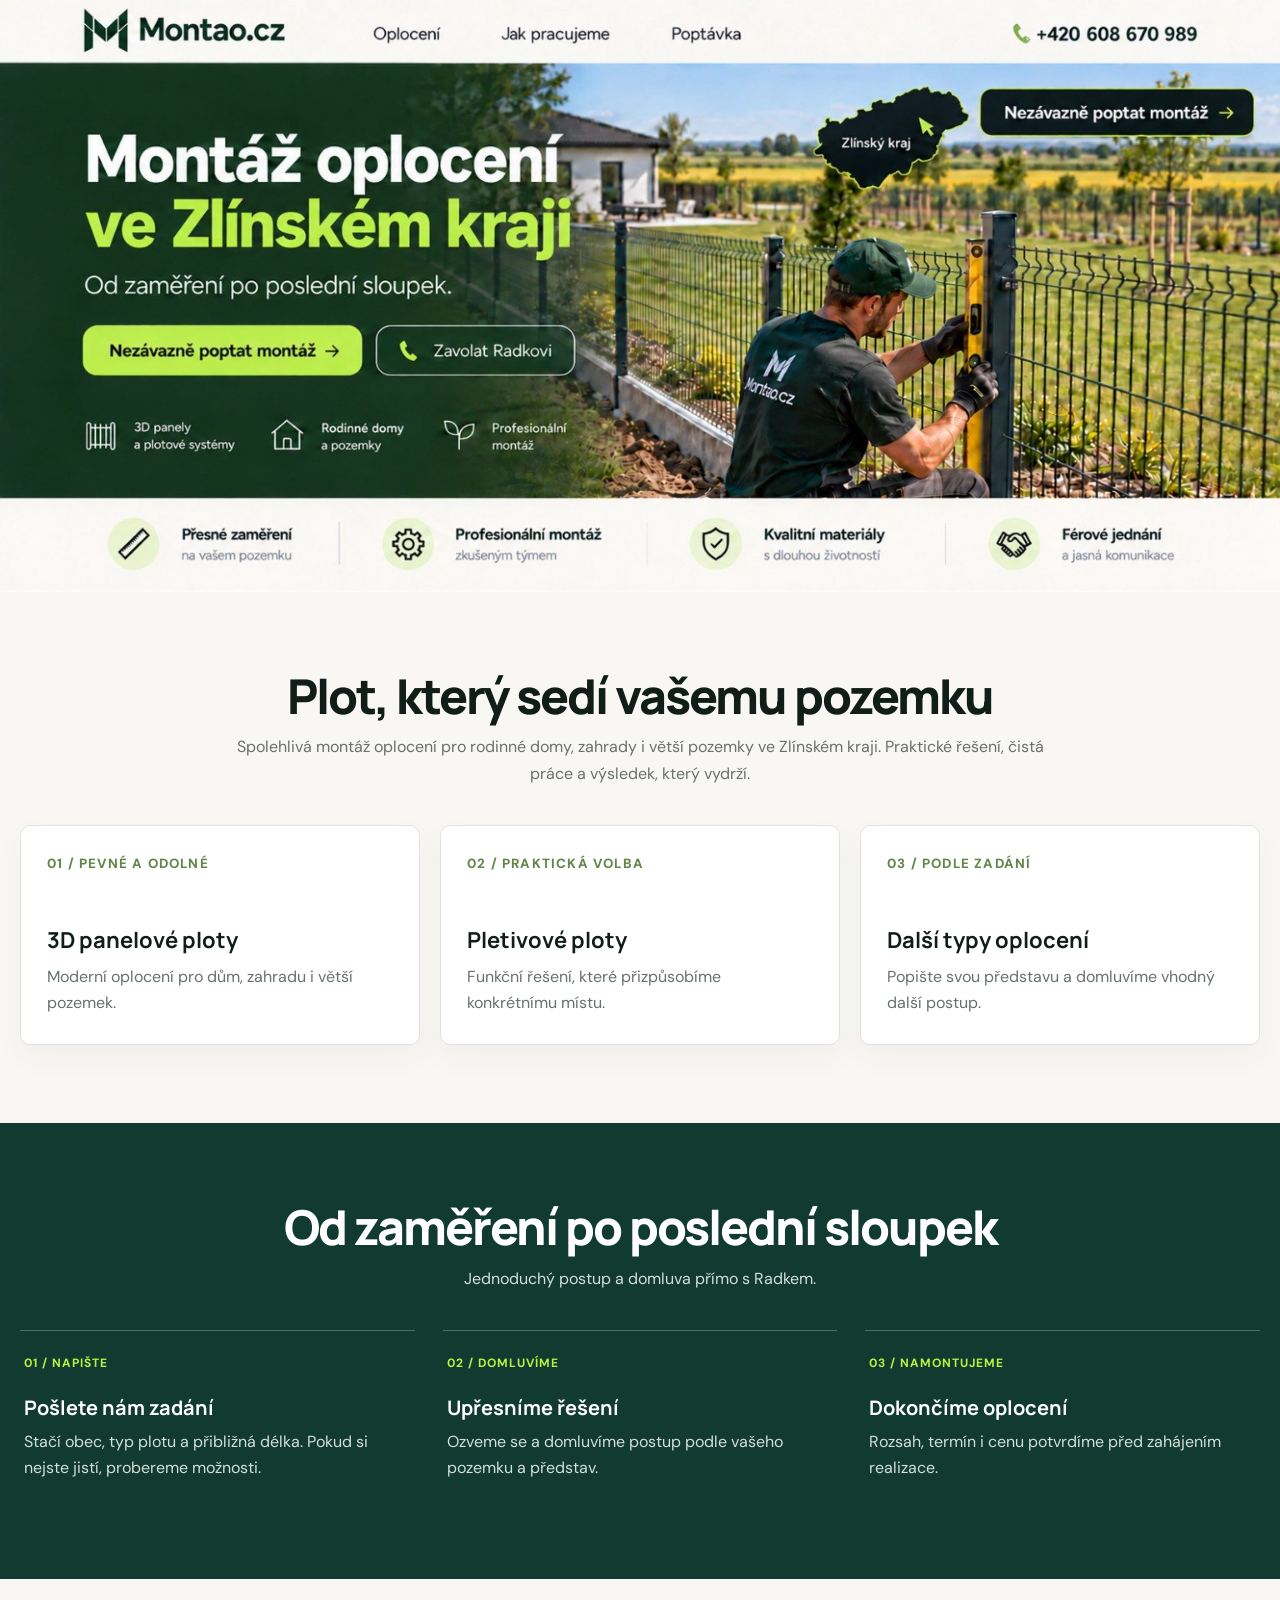
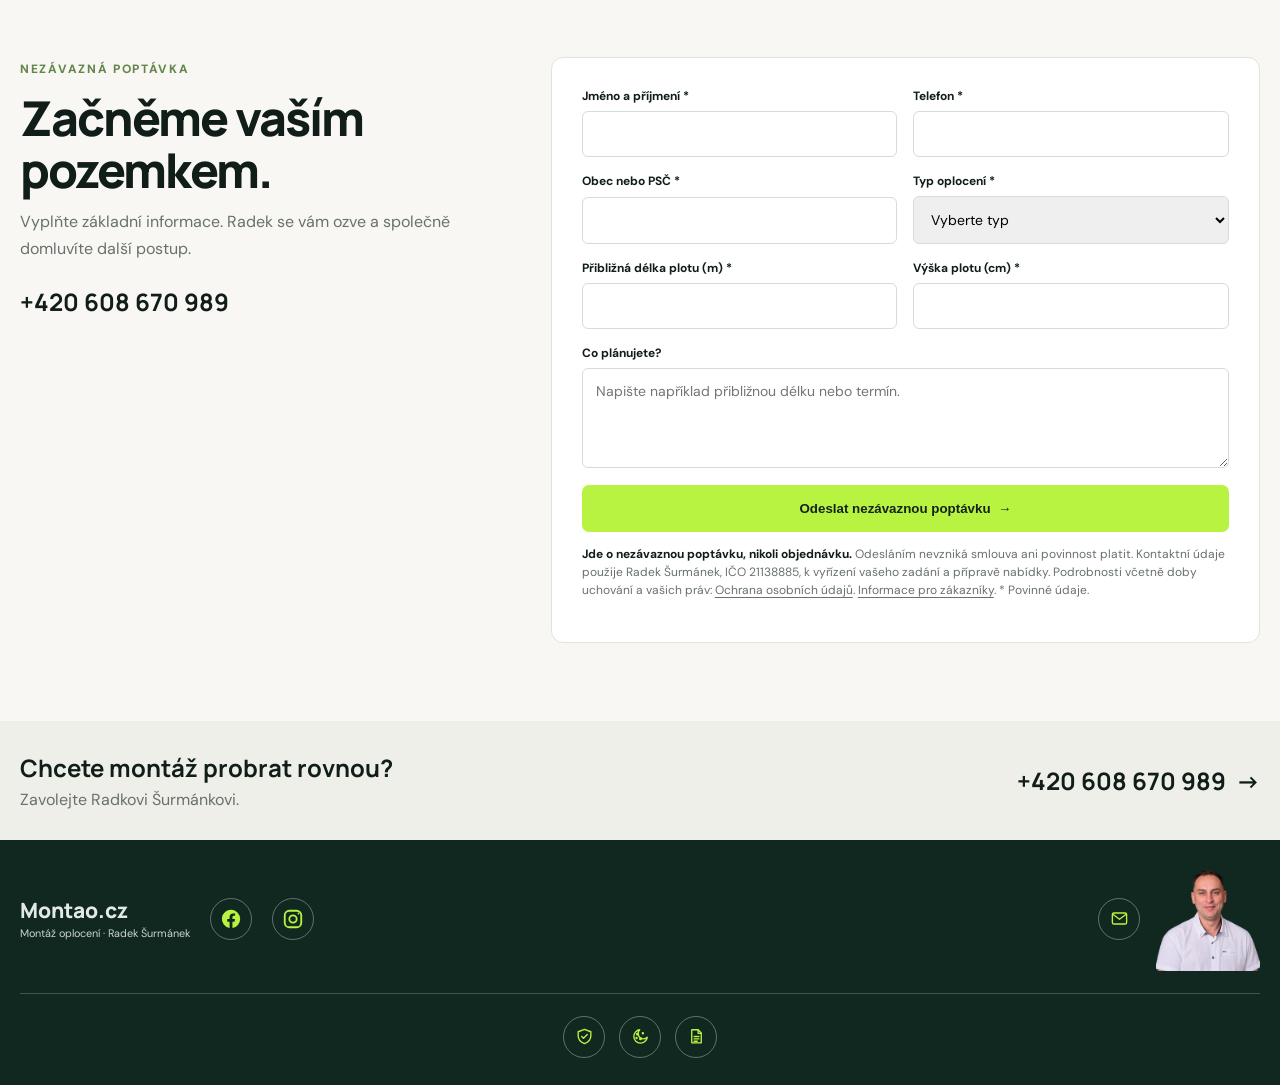
==== commit a0ce0926: "Simplify footer contacts to email icon" ====
--- a/index.html
+++ b/index.html
@@ -16,7 +16,7 @@
 .mobile-head,.mobile-hero{display:none}
 .section{padding:78px 0}.center{text-align:center;margin:0 auto 38px;max-width:820px}.center h2,.copy h2{font:800 clamp(32px,4vw,48px)/1.08 Manrope,sans-serif;letter-spacing:-2px;margin:0 0 13px}.center p,.copy p{color:var(--muted);line-height:1.65;margin:0;font-size:16px}.cards{display:grid;grid-template-columns:repeat(3,1fr);gap:20px}.card{min-height:220px;padding:26px;background:#fff;border:1px solid var(--line);border-radius:10px;box-shadow:0 12px 32px #12231b0a}.card small{color:#64864b;font-weight:800;letter-spacing:1.2px}.card h3{font:700 22px Manrope,sans-serif;margin:52px 0 9px}.card p{color:var(--muted);line-height:1.6;margin:0}
 .steps{background:#113b30;color:#fff}.steps .center p{color:#d5dfd9}.step-grid{display:grid;grid-template-columns:repeat(3,1fr);gap:28px}.step{border-top:1px solid #ffffff44;padding:20px 4px}.step b{color:var(--lime);font-size:12px;letter-spacing:1px}.step h3{font:700 20px Manrope,sans-serif;margin:22px 0 8px}.step p{color:#d5dfd9;line-height:1.6;margin:0}
-.quote{display:grid;grid-template-columns:.8fr 1.2fr;gap:58px;align-items:start}.copy h2{margin:14px 0}.eyebrow{font-size:12px;text-transform:uppercase;letter-spacing:1.7px;color:#64864b;font-weight:800}.call-link{display:inline-block;font:700 24px Manrope,sans-serif;margin-top:23px}.form-card{padding:30px;background:#fff;border:1px solid var(--line);border-radius:12px}.fields{display:grid;grid-template-columns:1fr 1fr;gap:16px}.field{display:grid;gap:7px}.field.full{grid-column:1/-1}.field label{font-size:12px;font-weight:700}.field input,.field select,.field textarea{width:100%;border:1px solid #d5ddd4;border-radius:6px;padding:13px;font:14px "DM Sans",sans-serif}.field textarea{min-height:100px;resize:vertical}.button{display:inline-flex;justify-content:center;align-items:center;background:var(--lime);color:#15221a;font-weight:800;border:0;border-radius:7px;padding:16px 22px;cursor:pointer}.form-card .button{width:100%;margin-top:17px}.form-note{font-size:12px;color:var(--muted);line-height:1.5;margin:13px 0 0}.contact{background:#eeefe9;padding:30px 0}.contact-inner{display:grid;grid-template-columns:minmax(0,1fr) 170px auto;align-items:center;gap:24px}.contact-copy{grid-column:1;grid-row:1}.contact-inner .call-link{grid-column:3;grid-row:1;margin-top:0}.contact-portrait{grid-column:2;grid-row:1;display:block;width:160px;max-height:180px;object-fit:contain;align-self:end}.contact h2{font:700 24px Manrope,sans-serif;margin:0 0 5px}.contact p{margin:0;color:var(--muted)}.footer{background:#112820;color:#e3eae5;padding:27px 0;font-size:13px}.foot{display:flex;justify-content:space-between;align-items:center;gap:20px}.foot-brand{display:flex;align-items:center;justify-content:space-between;gap:20px}.foot strong{font:800 21px Manrope}.foot small{color:#cad4cd}.foot-right{display:flex;align-items:center;justify-content:flex-end;gap:16px;text-align:right;line-height:1.6}.facebook-link{display:inline-flex;align-items:center;justify-content:center;width:42px;height:42px;border:1px solid #ffffff55;border-radius:50%;color:#b9f342;flex:0 0 auto;transition:background .2s,color .2s}.facebook-link:hover,.facebook-link:focus-visible{background:#b9f342;color:#112820;outline-offset:3px}.footer-portrait{display:block;width:104px;height:104px;object-fit:contain;flex:0 0 auto}
+.quote{display:grid;grid-template-columns:.8fr 1.2fr;gap:58px;align-items:start}.copy h2{margin:14px 0}.eyebrow{font-size:12px;text-transform:uppercase;letter-spacing:1.7px;color:#64864b;font-weight:800}.call-link{display:inline-block;font:700 24px Manrope,sans-serif;margin-top:23px}.form-card{padding:30px;background:#fff;border:1px solid var(--line);border-radius:12px}.fields{display:grid;grid-template-columns:1fr 1fr;gap:16px}.field{display:grid;gap:7px}.field.full{grid-column:1/-1}.field label{font-size:12px;font-weight:700}.field input,.field select,.field textarea{width:100%;border:1px solid #d5ddd4;border-radius:6px;padding:13px;font:14px "DM Sans",sans-serif}.field textarea{min-height:100px;resize:vertical}.button{display:inline-flex;justify-content:center;align-items:center;background:var(--lime);color:#15221a;font-weight:800;border:0;border-radius:7px;padding:16px 22px;cursor:pointer}.form-card .button{width:100%;margin-top:17px}.form-note{font-size:12px;color:var(--muted);line-height:1.5;margin:13px 0 0}.contact{background:#eeefe9;padding:30px 0}.contact-inner{display:grid;grid-template-columns:minmax(0,1fr) 170px auto;align-items:center;gap:24px}.contact-copy{grid-column:1;grid-row:1}.contact-inner .call-link{grid-column:3;grid-row:1;margin-top:0}.contact-portrait{grid-column:2;grid-row:1;display:block;width:160px;max-height:180px;object-fit:contain;align-self:end}.contact h2{font:700 24px Manrope,sans-serif;margin:0 0 5px}.contact p{margin:0;color:var(--muted)}.footer{background:#112820;color:#e3eae5;padding:27px 0;font-size:13px}.foot{display:flex;justify-content:space-between;align-items:center;gap:20px}.foot-brand{display:flex;align-items:center;justify-content:space-between;gap:20px}.foot strong{font:800 21px Manrope}.foot small{color:#cad4cd}.foot-right{display:flex;align-items:center;justify-content:flex-end;gap:16px;text-align:right;line-height:1.6}.email-icon{display:inline-flex;align-items:center;justify-content:center;width:42px;height:42px;border:1px solid #ffffff55;border-radius:50%;color:#b9f342;flex:0 0 auto;transition:background .2s,color .2s}.email-icon:hover,.email-icon:focus-visible{background:#b9f342;color:#112820;outline:2px solid #8ab82d;outline-offset:3px}.email-icon svg{width:19px;height:19px;fill:none;stroke:currentColor;stroke-width:1.7;stroke-linecap:round;stroke-linejoin:round}.facebook-link{display:inline-flex;align-items:center;justify-content:center;width:42px;height:42px;border:1px solid #ffffff55;border-radius:50%;color:#b9f342;flex:0 0 auto;transition:background .2s,color .2s}.facebook-link:hover,.facebook-link:focus-visible{background:#b9f342;color:#112820;outline-offset:3px}.footer-portrait{display:block;width:104px;height:104px;object-fit:contain;flex:0 0 auto}
 @media(max-width:760px){.desktop-art{display:none}.mobile-head{display:flex;height:68px;align-items:center;justify-content:space-between;padding:0 17px;background:#fbfaf6}.mobile-brand{display:flex;align-items:center;gap:8px;font:800 20px Manrope,sans-serif;letter-spacing:-.8px}.mobile-brand svg{width:32px;height:36px}.mobile-head .phone{font-size:13px;font-weight:800;white-space:nowrap}.mobile-hero{display:flex;position:relative;min-height:600px;padding:40px 19px 32px;align-items:flex-start;overflow:hidden;color:white;background:#12372d url("assets/approved-mobile-scene.svg") 48% center/auto 100% no-repeat}.mobile-hero:before{content:"";position:absolute;inset:0;background:linear-gradient(90deg,rgba(11,39,31,.92),rgba(11,39,31,.68) 56%,rgba(11,39,31,.18))}.mobile-content{position:relative;z-index:1;width:min(100%,460px);padding-top:20px}.mobile-map{display:inline-flex;background:#101d19;color:white;border:1px solid var(--lime);border-radius:40px;padding:8px 13px;font-size:12px;margin-bottom:20px}.mobile-map b{color:var(--lime);margin-right:6px}.mobile-content h1{font:800 clamp(42px,12vw,58px)/.99 Manrope,sans-serif;letter-spacing:-2.8px;margin:0 0 17px}.mobile-content h1 span{color:var(--lime)}.mobile-content p{font-size:16px;line-height:1.55;color:#f0f3ee;max-width:340px;margin:0 0 25px}.mobile-actions{display:grid;gap:10px;max-width:350px}.mobile-actions a{min-height:52px}.mobile-actions .outline{display:flex;align-items:center;justify-content:center;border:1px solid #fff9;border-radius:7px;font-weight:700}.mobile-benefits{display:grid;grid-template-columns:1fr 1fr;gap:13px;margin-top:29px;font-size:12px;line-height:1.35}.mobile-benefits span{border-left:2px solid var(--lime);padding-left:9px}.section{padding:60px 0}.wrap{width:min(100% - 32px,1400px)}.center{margin-bottom:25px}.cards{grid-template-columns:1fr;gap:12px}.card{min-height:155px}.card h3{margin:26px 0 7px}.step-grid{grid-template-columns:1fr;gap:5px}.quote{grid-template-columns:1fr;gap:24px}.fields{grid-template-columns:1fr}.field.full{grid-column:auto}.form-card{padding:20px}.contact-inner{grid-template-columns:minmax(0,1fr) 96px;gap:10px 16px;align-items:center}.contact-copy{grid-column:1;grid-row:1}.contact-inner .call-link{grid-column:1;grid-row:2;margin-top:20px}.contact-portrait{grid-column:2;grid-row:1 / span 2;width:96px;max-height:none;align-self:center}.foot{align-items:stretch;flex-direction:column}.foot-brand{width:100%}.foot-right{width:100%;justify-content:space-between;text-align:left}.footer-portrait{width:128px;height:128px}}
 @media(min-width:761px) and (max-width:950px){.desktop-art .hot{min-width:0}.section{padding:60px 0}.quote{gap:30px}}
 .legal-links{display:flex;justify-content:center;align-items:center;gap:14px;padding-top:22px;margin-top:22px;border-top:1px solid #ffffff33;line-height:1.6}.legal-links a{display:grid;place-items:center;width:42px;height:42px;border:1px solid #ffffff55;border-radius:50%;color:#b9f342;transition:background .2s,color .2s}.legal-links a:hover,.legal-links a:focus-visible{background:#b9f342;color:#112820;outline-offset:3px}.legal-links svg{width:19px;height:19px;fill:none;stroke:currentColor;stroke-width:1.7;stroke-linecap:round;stroke-linejoin:round}.form-note a{text-decoration:underline;text-underline-offset:3px}.foot-right{overflow-wrap:anywhere}.legal-links a:focus-visible,.form-note a:focus-visible{outline:2px solid #8ab82d;outline-offset:3px}.form-note strong{color:var(--ink)}
@@ -60,7 +60,7 @@
 <section class="section wrap quote" id="poptavka"><div class="copy"><span class="eyebrow">Nezávazná poptávka</span><h2>Začněme vaším pozemkem.</h2><p>Vyplňte základní informace. Radek se vám ozve a společně domluvíte další postup.</p><a class="call-link" href="tel:+420608670989">+420 608 670 989</a></div><div class="form-card"><form id="quoteForm"><div class="fields"><div class="field"><label for="name">Jméno a příjmení *</label><input id="name" name="name" autocomplete="name" required></div><div class="field"><label for="phone">Telefon *</label><input id="phone" name="phone" type="tel" autocomplete="tel" required></div><div class="field"><label for="place">Obec nebo PSČ *</label><input id="place" name="place" autocomplete="postal-code" required></div><div class="field"><label for="type">Typ oplocení *</label><select id="type" name="type" required><option value="" disabled selected>Vyberte typ</option><option>3D panelový plot</option><option>Pletivový plot</option><option>Jiný typ / poradit</option></select></div><div class="field"><label for="length">Přibližná délka plotu (m) *</label><input id="length" name="length" type="number" min="0.01" max="1000" step="0.01" inputmode="decimal" required></div><div class="field"><label for="height">Výška plotu (cm) *</label><input id="height" name="height" type="number" min="40" max="400" step="1" required></div><div class="field full"><label for="message">Co plánujete?</label><textarea id="message" name="message" placeholder="Napište například přibližnou délku nebo termín."></textarea></div></div><button class="button" type="submit">Odeslat nezávaznou poptávku&nbsp; →</button><p class="form-note"><strong>Jde o nezávaznou poptávku, nikoli objednávku.</strong> Odesláním nevzniká smlouva ani povinnost platit. Kontaktní údaje použije Radek Šurmánek, IČO 21138885, k vyřízení vašeho zadání a přípravě nabídky. Podrobnosti včetně doby uchování a vašich práv: <a href="ochrana-osobnich-udaju.html">Ochrana osobních údajů</a>. <a href="informace-pro-zakazniky.html">Informace pro zákazníky</a>. * Povinné údaje.</p><p class="form-note" id="formStatus" role="status" aria-live="polite"></p></form></div></section>
 <section class="contact"><div class="wrap contact-inner"><div class="contact-copy"><h2>Chcete montáž probrat rovnou?</h2><p>Zavolejte Radkovi Šurmánkovi.</p></div><a class="call-link" href="tel:+420608670989">+420 608 670 989&nbsp; →</a></div></section>
 </main>
-<footer class="footer"><div class="wrap foot"><div class="foot-brand"><div><strong>Montao.cz</strong><br><small>Montáž oplocení · Radek Šurmánek</small></div><a class="facebook-link" href="https://www.facebook.com/montao.cz" target="_blank" rel="noopener noreferrer" aria-label="Montao.cz na Facebooku" title="Montao.cz na Facebooku"><svg viewBox="0 0 24 24" width="22" height="22" aria-hidden="true" fill="currentColor"><path d="M22 12a10 10 0 1 0-11.56 9.88v-6.99H7.9V12h2.54V9.8c0-2.51 1.49-3.9 3.78-3.9 1.1 0 2.25.2 2.25.2v2.47H15.2c-1.24 0-1.63.77-1.63 1.56V12h2.78l-.45 2.89h-2.33v6.99A10 10 0 0 0 22 12Z"/></svg><span class="visually-hidden">Facebook</span></a><a class="facebook-link" href="https://www.instagram.com/montao.cz/" target="_blank" rel="noopener noreferrer" aria-label="Montao.cz na Instagramu" title="Montao.cz na Instagramu"><svg viewBox="0 0 24 24" width="22" height="22" aria-hidden="true" fill="none" stroke="currentColor" stroke-width="2"><rect x="3" y="3" width="18" height="18" rx="5"/><circle cx="12" cy="12" r="4"/><circle cx="18" cy="6" r="1" fill="currentColor" stroke="none"/></svg><span class="visually-hidden">Instagram</span></a></div><div class="foot-right"><div>Telefon: <a href="tel:+420608670989">+420 608 670 989</a><br>Provozovatel: Radek Šurmánek<br>IČO: 21138885<br>Sídlo: Halenkovice 551, 763 63 Halenkovice<br>Podnikatel zapsaný v živnostenském rejstříku<br>E-mail: <a href="mailto:info@plotao.cz">info@plotao.cz</a></div><img class="footer-portrait" src="assets/radek-color-portrait.svg" alt="Radek Šurmánek — montáž oplocení"></div></div><nav class="wrap legal-links" aria-label="Právní informace"><a href="ochrana-osobnich-udaju.html" aria-label="Ochrana osobních údajů" title="Ochrana osobních údajů"><svg viewBox="0 0 24 24" aria-hidden="true"><path d="M12 3 20 6v5c0 5-3.4 8.2-8 10-4.6-1.8-8-5-8-10V6l8-3Z"/><path d="m8.5 12 2.2 2.2 4.8-4.8"/></svg><span class="visually-hidden">Ochrana osobních údajů</span></a><a href="cookies.html" aria-label="Cookies" title="Cookies"><svg viewBox="0 0 24 24" aria-hidden="true"><path d="M20.5 13A8.5 8.5 0 1 1 11 3.5a6.5 6.5 0 0 0 9.5 9.5Z"/><circle cx="8" cy="9" r="1"/><circle cx="12" cy="15" r="1"/><circle cx="7" cy="14" r=".7"/><circle cx="15" cy="8" r=".7"/></svg><span class="visually-hidden">Cookies</span></a><a href="informace-pro-zakazniky.html" aria-label="Informace pro zákazníky a reklamace" title="Informace pro zákazníky a reklamace"><svg viewBox="0 0 24 24" aria-hidden="true"><path d="M6 3.5h8l4 4V20H6z"/><path d="M14 3.5V8h4M9 12h6M9 15h6M9 18h4"/></svg><span class="visually-hidden">Informace pro zákazníky a reklamace</span></a></nav></footer>
+<footer class="footer"><div class="wrap foot"><div class="foot-brand"><div><strong>Montao.cz</strong><br><small>Montáž oplocení · Radek Šurmánek</small></div><a class="facebook-link" href="https://www.facebook.com/montao.cz" target="_blank" rel="noopener noreferrer" aria-label="Montao.cz na Facebooku" title="Montao.cz na Facebooku"><svg viewBox="0 0 24 24" width="22" height="22" aria-hidden="true" fill="currentColor"><path d="M22 12a10 10 0 1 0-11.56 9.88v-6.99H7.9V12h2.54V9.8c0-2.51 1.49-3.9 3.78-3.9 1.1 0 2.25.2 2.25.2v2.47H15.2c-1.24 0-1.63.77-1.63 1.56V12h2.78l-.45 2.89h-2.33v6.99A10 10 0 0 0 22 12Z"/></svg><span class="visually-hidden">Facebook</span></a><a class="facebook-link" href="https://www.instagram.com/montao.cz/" target="_blank" rel="noopener noreferrer" aria-label="Montao.cz na Instagramu" title="Montao.cz na Instagramu"><svg viewBox="0 0 24 24" width="22" height="22" aria-hidden="true" fill="none" stroke="currentColor" stroke-width="2"><rect x="3" y="3" width="18" height="18" rx="5"/><circle cx="12" cy="12" r="4"/><circle cx="18" cy="6" r="1" fill="currentColor" stroke="none"/></svg><span class="visually-hidden">Instagram</span></a></div><div class="foot-right"><a class="email-icon" href="mailto:info@plotao.cz" aria-label="Napsat e-mail na info@plotao.cz" title="info@plotao.cz"><svg viewBox="0 0 24 24" aria-hidden="true"><rect x="3" y="5" width="18" height="14" rx="2"/><path d="m4 7 8 6 8-6"/></svg><span class="visually-hidden">info@plotao.cz</span></a><img class="footer-portrait" src="assets/radek-color-portrait.svg" alt="Radek Šurmánek — montáž oplocení"></div></div><nav class="wrap legal-links" aria-label="Právní informace"><a href="ochrana-osobnich-udaju.html" aria-label="Ochrana osobních údajů" title="Ochrana osobních údajů"><svg viewBox="0 0 24 24" aria-hidden="true"><path d="M12 3 20 6v5c0 5-3.4 8.2-8 10-4.6-1.8-8-5-8-10V6l8-3Z"/><path d="m8.5 12 2.2 2.2 4.8-4.8"/></svg><span class="visually-hidden">Ochrana osobních údajů</span></a><a href="cookies.html" aria-label="Cookies" title="Cookies"><svg viewBox="0 0 24 24" aria-hidden="true"><path d="M20.5 13A8.5 8.5 0 1 1 11 3.5a6.5 6.5 0 0 0 9.5 9.5Z"/><circle cx="8" cy="9" r="1"/><circle cx="12" cy="15" r="1"/><circle cx="7" cy="14" r=".7"/><circle cx="15" cy="8" r=".7"/></svg><span class="visually-hidden">Cookies</span></a><a href="informace-pro-zakazniky.html" aria-label="Informace pro zákazníky a reklamace" title="Informace pro zákazníky a reklamace"><svg viewBox="0 0 24 24" aria-hidden="true"><path d="M6 3.5h8l4 4V20H6z"/><path d="M14 3.5V8h4M9 12h6M9 15h6M9 18h4"/></svg><span class="visually-hidden">Informace pro zákazníky a reklamace</span></a></nav></footer>
 <script>
 document.getElementById('quoteForm').addEventListener('submit',async function(e){e.preventDefault();const form=e.currentTarget,status=document.getElementById('formStatus'),button=form.querySelector('button[type="submit"]');if(!form.reportValidity())return;button.disabled=true;button.textContent='Odesílám…';status.style.color='';status.textContent='Odesílám poptávku…';const v=id=>form.elements[id].value.trim();const fenceType=v('type'),length=Number(v('length')),height=Number(v('height')),now=new Date().toISOString();const lead={schemaVersion:2,mode:'lead',name:v('name'),phone:v('phone'),email:'',place:v('place'),region:'',note:v('message'),fenceType,height,segments:[{name:'Celková délka oplocení',length,connection:'začátek'}],options:[],gate:false,gateType:'',gateWidth:0,gateDrive:'',gateSection:0,gatePos:0,wicket:false,wicketWidth:0,wicketSection:0,wicketPos:0,scopeValue:'material',scope:'Materiál',displayedPrice:'',priceKind:'individuální nabídka',priceReason:'',placeFromCalculator:''};const controller=new AbortController();let timeout;try{const timeoutPromise=new Promise((_,reject)=>{timeout=setTimeout(()=>{controller.abort();reject(new Error('request_timeout'))},15000)});const response=await Promise.race([fetch('https://jmukoccjqykyoqsypuwb.supabase.co/functions/v1/submit-lead',{method:'POST',credentials:'omit',signal:controller.signal,headers:{'Accept':'application/json','Content-Type':'application/json','apikey':'sb_publishable_FSrTbgu1LeF9DNeam3ztwA_3dNHGq-V'},body:JSON.stringify({transportVersion:1,source:'plotao.cz',submittedAt:now,lead})}),timeoutPromise]);let result={};try{result=await response.json()}catch{}if(!response.ok){if(response.status===403)throw new Error('Doména webu není povolená pro odesílání do Plotao (HTTP 403).');if(response.status>=500)throw new Error('Plotao administrace je momentálně nedostupná (HTTP '+response.status+').');throw new Error('Administrace poptávku odmítla (HTTP '+response.status+'). Zkontrolujte zadané údaje.');}status.style.color='#26733b';status.textContent='Děkujeme, poptávka byla úspěšně odeslána. Radek se vám ozve.';form.reset();}catch(error){status.style.color='#9a3e24';const detail=(error?.name==='AbortError'||error?.message==='request_timeout')?'Čekání na Plotao přesáhlo 15 sekund.':error instanceof TypeError?'Spojení s Plotao administrací se nezdařilo (síť nebo povolení domény).':(error instanceof Error?error.message:'Odeslání se nezdařilo.');status.textContent=detail+' Vyplněná data zůstala zachována; zkuste to znovu nebo zavolejte na +420 608 670 989.';}finally{clearTimeout(timeout);button.disabled=false;button.innerHTML='Odeslat nezávaznou poptávku&nbsp; →';}});
 </script>
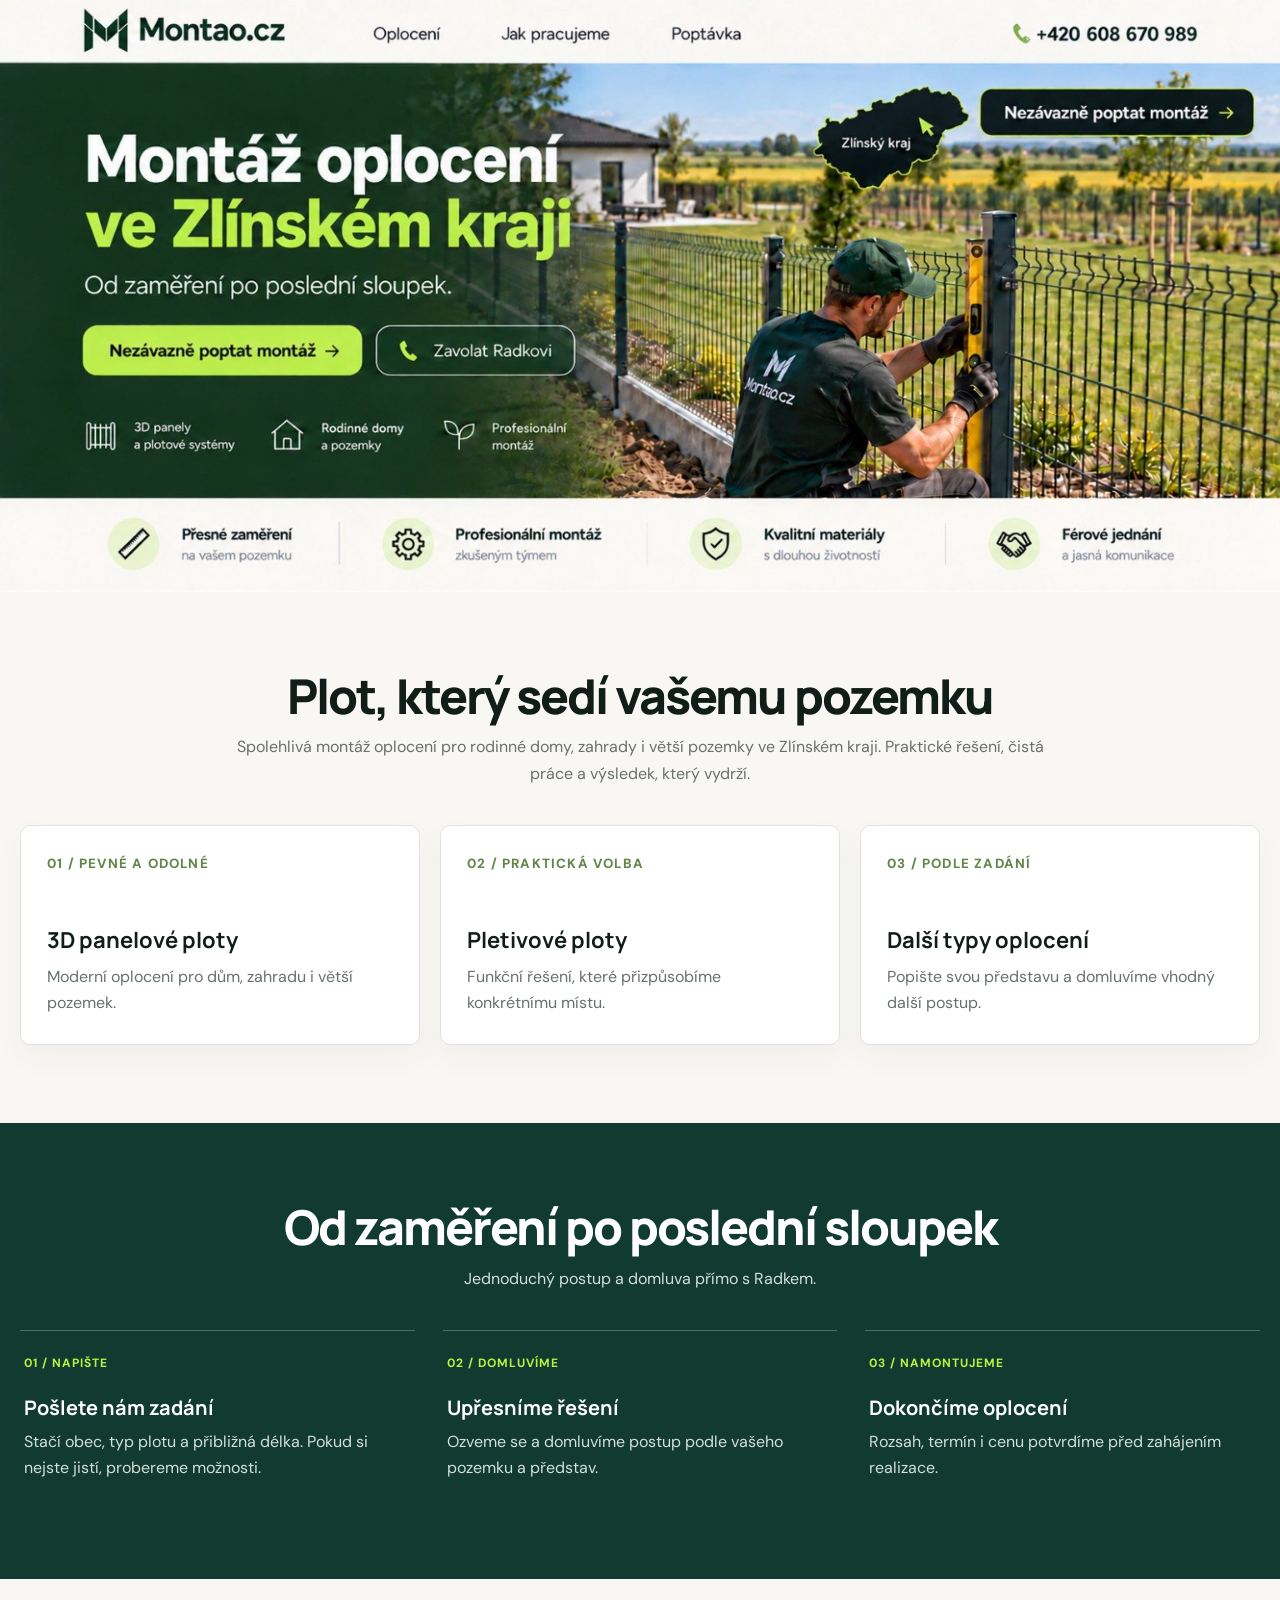
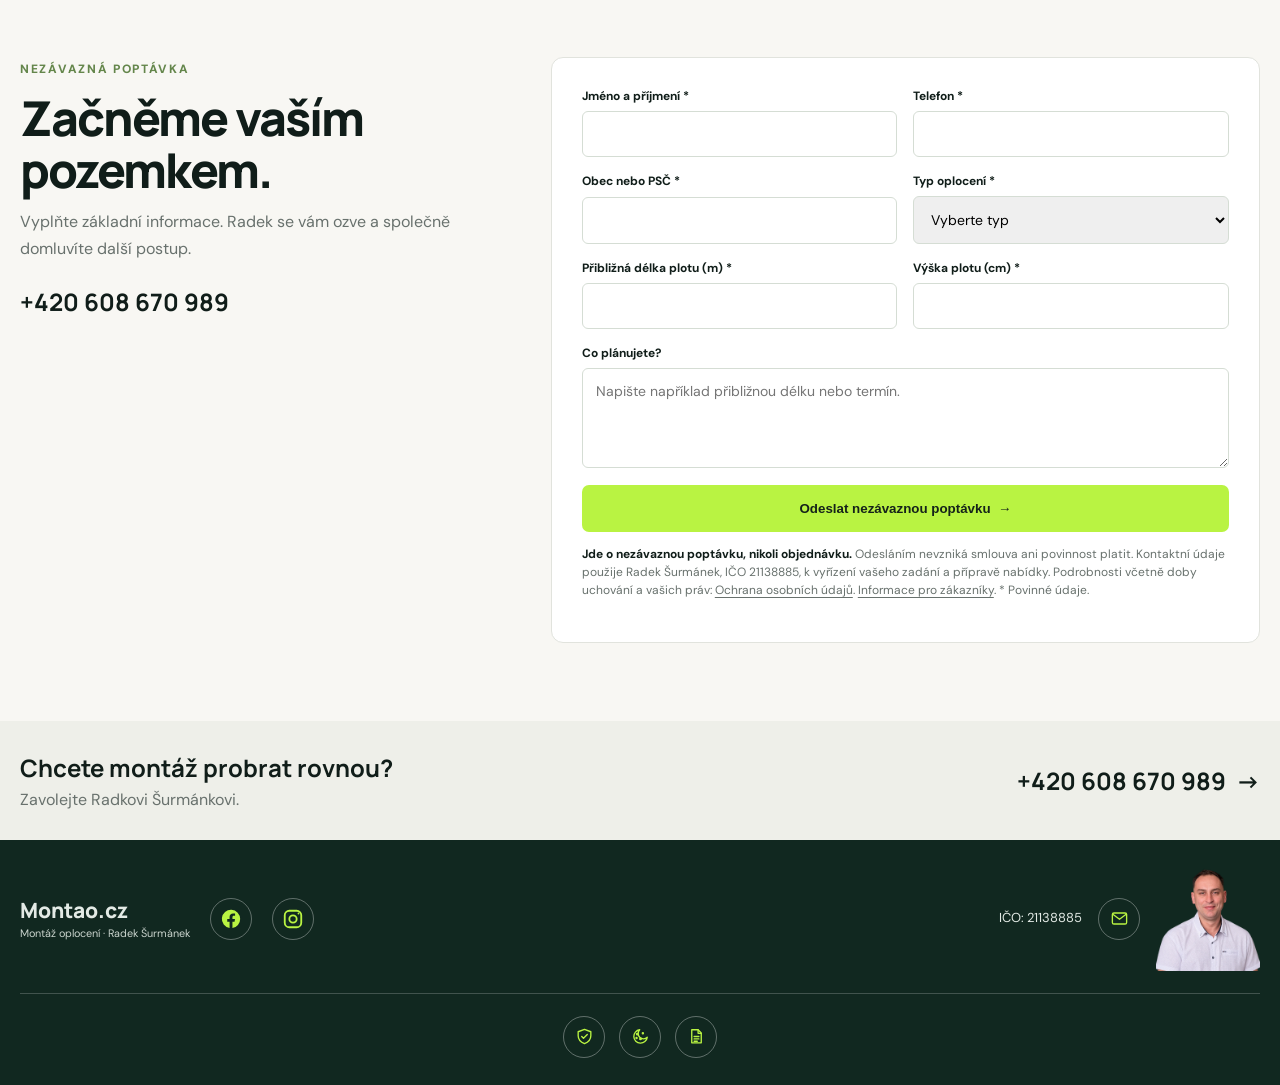
==== commit 9e5d1b00: "Keep company ID first in footer" ====
--- a/index.html
+++ b/index.html
@@ -16,7 +16,7 @@
 .mobile-head,.mobile-hero{display:none}
 .section{padding:78px 0}.center{text-align:center;margin:0 auto 38px;max-width:820px}.center h2,.copy h2{font:800 clamp(32px,4vw,48px)/1.08 Manrope,sans-serif;letter-spacing:-2px;margin:0 0 13px}.center p,.copy p{color:var(--muted);line-height:1.65;margin:0;font-size:16px}.cards{display:grid;grid-template-columns:repeat(3,1fr);gap:20px}.card{min-height:220px;padding:26px;background:#fff;border:1px solid var(--line);border-radius:10px;box-shadow:0 12px 32px #12231b0a}.card small{color:#64864b;font-weight:800;letter-spacing:1.2px}.card h3{font:700 22px Manrope,sans-serif;margin:52px 0 9px}.card p{color:var(--muted);line-height:1.6;margin:0}
 .steps{background:#113b30;color:#fff}.steps .center p{color:#d5dfd9}.step-grid{display:grid;grid-template-columns:repeat(3,1fr);gap:28px}.step{border-top:1px solid #ffffff44;padding:20px 4px}.step b{color:var(--lime);font-size:12px;letter-spacing:1px}.step h3{font:700 20px Manrope,sans-serif;margin:22px 0 8px}.step p{color:#d5dfd9;line-height:1.6;margin:0}
-.quote{display:grid;grid-template-columns:.8fr 1.2fr;gap:58px;align-items:start}.copy h2{margin:14px 0}.eyebrow{font-size:12px;text-transform:uppercase;letter-spacing:1.7px;color:#64864b;font-weight:800}.call-link{display:inline-block;font:700 24px Manrope,sans-serif;margin-top:23px}.form-card{padding:30px;background:#fff;border:1px solid var(--line);border-radius:12px}.fields{display:grid;grid-template-columns:1fr 1fr;gap:16px}.field{display:grid;gap:7px}.field.full{grid-column:1/-1}.field label{font-size:12px;font-weight:700}.field input,.field select,.field textarea{width:100%;border:1px solid #d5ddd4;border-radius:6px;padding:13px;font:14px "DM Sans",sans-serif}.field textarea{min-height:100px;resize:vertical}.button{display:inline-flex;justify-content:center;align-items:center;background:var(--lime);color:#15221a;font-weight:800;border:0;border-radius:7px;padding:16px 22px;cursor:pointer}.form-card .button{width:100%;margin-top:17px}.form-note{font-size:12px;color:var(--muted);line-height:1.5;margin:13px 0 0}.contact{background:#eeefe9;padding:30px 0}.contact-inner{display:grid;grid-template-columns:minmax(0,1fr) 170px auto;align-items:center;gap:24px}.contact-copy{grid-column:1;grid-row:1}.contact-inner .call-link{grid-column:3;grid-row:1;margin-top:0}.contact-portrait{grid-column:2;grid-row:1;display:block;width:160px;max-height:180px;object-fit:contain;align-self:end}.contact h2{font:700 24px Manrope,sans-serif;margin:0 0 5px}.contact p{margin:0;color:var(--muted)}.footer{background:#112820;color:#e3eae5;padding:27px 0;font-size:13px}.foot{display:flex;justify-content:space-between;align-items:center;gap:20px}.foot-brand{display:flex;align-items:center;justify-content:space-between;gap:20px}.foot strong{font:800 21px Manrope}.foot small{color:#cad4cd}.foot-right{display:flex;align-items:center;justify-content:flex-end;gap:16px;text-align:right;line-height:1.6}.email-icon{display:inline-flex;align-items:center;justify-content:center;width:42px;height:42px;border:1px solid #ffffff55;border-radius:50%;color:#b9f342;flex:0 0 auto;transition:background .2s,color .2s}.email-icon:hover,.email-icon:focus-visible{background:#b9f342;color:#112820;outline:2px solid #8ab82d;outline-offset:3px}.email-icon svg{width:19px;height:19px;fill:none;stroke:currentColor;stroke-width:1.7;stroke-linecap:round;stroke-linejoin:round}.facebook-link{display:inline-flex;align-items:center;justify-content:center;width:42px;height:42px;border:1px solid #ffffff55;border-radius:50%;color:#b9f342;flex:0 0 auto;transition:background .2s,color .2s}.facebook-link:hover,.facebook-link:focus-visible{background:#b9f342;color:#112820;outline-offset:3px}.footer-portrait{display:block;width:104px;height:104px;object-fit:contain;flex:0 0 auto}
+.quote{display:grid;grid-template-columns:.8fr 1.2fr;gap:58px;align-items:start}.copy h2{margin:14px 0}.eyebrow{font-size:12px;text-transform:uppercase;letter-spacing:1.7px;color:#64864b;font-weight:800}.call-link{display:inline-block;font:700 24px Manrope,sans-serif;margin-top:23px}.form-card{padding:30px;background:#fff;border:1px solid var(--line);border-radius:12px}.fields{display:grid;grid-template-columns:1fr 1fr;gap:16px}.field{display:grid;gap:7px}.field.full{grid-column:1/-1}.field label{font-size:12px;font-weight:700}.field input,.field select,.field textarea{width:100%;border:1px solid #d5ddd4;border-radius:6px;padding:13px;font:14px "DM Sans",sans-serif}.field textarea{min-height:100px;resize:vertical}.button{display:inline-flex;justify-content:center;align-items:center;background:var(--lime);color:#15221a;font-weight:800;border:0;border-radius:7px;padding:16px 22px;cursor:pointer}.form-card .button{width:100%;margin-top:17px}.form-note{font-size:12px;color:var(--muted);line-height:1.5;margin:13px 0 0}.contact{background:#eeefe9;padding:30px 0}.contact-inner{display:grid;grid-template-columns:minmax(0,1fr) 170px auto;align-items:center;gap:24px}.contact-copy{grid-column:1;grid-row:1}.contact-inner .call-link{grid-column:3;grid-row:1;margin-top:0}.contact-portrait{grid-column:2;grid-row:1;display:block;width:160px;max-height:180px;object-fit:contain;align-self:end}.contact h2{font:700 24px Manrope,sans-serif;margin:0 0 5px}.contact p{margin:0;color:var(--muted)}.footer{background:#112820;color:#e3eae5;padding:27px 0;font-size:13px}.foot{display:flex;justify-content:space-between;align-items:center;gap:20px}.foot-brand{display:flex;align-items:center;justify-content:space-between;gap:20px}.foot strong{font:800 21px Manrope}.foot small{color:#cad4cd}.foot-right{display:flex;align-items:center;justify-content:flex-end;gap:16px;text-align:right;line-height:1.6}.email-icon{display:inline-flex;align-items:center;justify-content:center;width:42px;height:42px;border:1px solid #ffffff55;border-radius:50%;color:#b9f342;flex:0 0 auto;transition:background .2s,color .2s}.email-icon:hover,.email-icon:focus-visible{background:#b9f342;color:#112820;outline:2px solid #8ab82d;outline-offset:3px}.email-icon svg{width:19px;height:19px;fill:none;stroke:currentColor;stroke-width:1.7;stroke-linecap:round;stroke-linejoin:round}.footer-ico{font-size:13px;color:#e3eae5;white-space:nowrap}.facebook-link{display:inline-flex;align-items:center;justify-content:center;width:42px;height:42px;border:1px solid #ffffff55;border-radius:50%;color:#b9f342;flex:0 0 auto;transition:background .2s,color .2s}.facebook-link:hover,.facebook-link:focus-visible{background:#b9f342;color:#112820;outline-offset:3px}.footer-portrait{display:block;width:104px;height:104px;object-fit:contain;flex:0 0 auto}
 @media(max-width:760px){.desktop-art{display:none}.mobile-head{display:flex;height:68px;align-items:center;justify-content:space-between;padding:0 17px;background:#fbfaf6}.mobile-brand{display:flex;align-items:center;gap:8px;font:800 20px Manrope,sans-serif;letter-spacing:-.8px}.mobile-brand svg{width:32px;height:36px}.mobile-head .phone{font-size:13px;font-weight:800;white-space:nowrap}.mobile-hero{display:flex;position:relative;min-height:600px;padding:40px 19px 32px;align-items:flex-start;overflow:hidden;color:white;background:#12372d url("assets/approved-mobile-scene.svg") 48% center/auto 100% no-repeat}.mobile-hero:before{content:"";position:absolute;inset:0;background:linear-gradient(90deg,rgba(11,39,31,.92),rgba(11,39,31,.68) 56%,rgba(11,39,31,.18))}.mobile-content{position:relative;z-index:1;width:min(100%,460px);padding-top:20px}.mobile-map{display:inline-flex;background:#101d19;color:white;border:1px solid var(--lime);border-radius:40px;padding:8px 13px;font-size:12px;margin-bottom:20px}.mobile-map b{color:var(--lime);margin-right:6px}.mobile-content h1{font:800 clamp(42px,12vw,58px)/.99 Manrope,sans-serif;letter-spacing:-2.8px;margin:0 0 17px}.mobile-content h1 span{color:var(--lime)}.mobile-content p{font-size:16px;line-height:1.55;color:#f0f3ee;max-width:340px;margin:0 0 25px}.mobile-actions{display:grid;gap:10px;max-width:350px}.mobile-actions a{min-height:52px}.mobile-actions .outline{display:flex;align-items:center;justify-content:center;border:1px solid #fff9;border-radius:7px;font-weight:700}.mobile-benefits{display:grid;grid-template-columns:1fr 1fr;gap:13px;margin-top:29px;font-size:12px;line-height:1.35}.mobile-benefits span{border-left:2px solid var(--lime);padding-left:9px}.section{padding:60px 0}.wrap{width:min(100% - 32px,1400px)}.center{margin-bottom:25px}.cards{grid-template-columns:1fr;gap:12px}.card{min-height:155px}.card h3{margin:26px 0 7px}.step-grid{grid-template-columns:1fr;gap:5px}.quote{grid-template-columns:1fr;gap:24px}.fields{grid-template-columns:1fr}.field.full{grid-column:auto}.form-card{padding:20px}.contact-inner{grid-template-columns:minmax(0,1fr) 96px;gap:10px 16px;align-items:center}.contact-copy{grid-column:1;grid-row:1}.contact-inner .call-link{grid-column:1;grid-row:2;margin-top:20px}.contact-portrait{grid-column:2;grid-row:1 / span 2;width:96px;max-height:none;align-self:center}.foot{align-items:stretch;flex-direction:column}.foot-brand{width:100%}.foot-right{width:100%;justify-content:space-between;text-align:left}.footer-portrait{width:128px;height:128px}}
 @media(min-width:761px) and (max-width:950px){.desktop-art .hot{min-width:0}.section{padding:60px 0}.quote{gap:30px}}
 .legal-links{display:flex;justify-content:center;align-items:center;gap:14px;padding-top:22px;margin-top:22px;border-top:1px solid #ffffff33;line-height:1.6}.legal-links a{display:grid;place-items:center;width:42px;height:42px;border:1px solid #ffffff55;border-radius:50%;color:#b9f342;transition:background .2s,color .2s}.legal-links a:hover,.legal-links a:focus-visible{background:#b9f342;color:#112820;outline-offset:3px}.legal-links svg{width:19px;height:19px;fill:none;stroke:currentColor;stroke-width:1.7;stroke-linecap:round;stroke-linejoin:round}.form-note a{text-decoration:underline;text-underline-offset:3px}.foot-right{overflow-wrap:anywhere}.legal-links a:focus-visible,.form-note a:focus-visible{outline:2px solid #8ab82d;outline-offset:3px}.form-note strong{color:var(--ink)}
@@ -60,7 +60,7 @@
 <section class="section wrap quote" id="poptavka"><div class="copy"><span class="eyebrow">Nezávazná poptávka</span><h2>Začněme vaším pozemkem.</h2><p>Vyplňte základní informace. Radek se vám ozve a společně domluvíte další postup.</p><a class="call-link" href="tel:+420608670989">+420 608 670 989</a></div><div class="form-card"><form id="quoteForm"><div class="fields"><div class="field"><label for="name">Jméno a příjmení *</label><input id="name" name="name" autocomplete="name" required></div><div class="field"><label for="phone">Telefon *</label><input id="phone" name="phone" type="tel" autocomplete="tel" required></div><div class="field"><label for="place">Obec nebo PSČ *</label><input id="place" name="place" autocomplete="postal-code" required></div><div class="field"><label for="type">Typ oplocení *</label><select id="type" name="type" required><option value="" disabled selected>Vyberte typ</option><option>3D panelový plot</option><option>Pletivový plot</option><option>Jiný typ / poradit</option></select></div><div class="field"><label for="length">Přibližná délka plotu (m) *</label><input id="length" name="length" type="number" min="0.01" max="1000" step="0.01" inputmode="decimal" required></div><div class="field"><label for="height">Výška plotu (cm) *</label><input id="height" name="height" type="number" min="40" max="400" step="1" required></div><div class="field full"><label for="message">Co plánujete?</label><textarea id="message" name="message" placeholder="Napište například přibližnou délku nebo termín."></textarea></div></div><button class="button" type="submit">Odeslat nezávaznou poptávku&nbsp; →</button><p class="form-note"><strong>Jde o nezávaznou poptávku, nikoli objednávku.</strong> Odesláním nevzniká smlouva ani povinnost platit. Kontaktní údaje použije Radek Šurmánek, IČO 21138885, k vyřízení vašeho zadání a přípravě nabídky. Podrobnosti včetně doby uchování a vašich práv: <a href="ochrana-osobnich-udaju.html">Ochrana osobních údajů</a>. <a href="informace-pro-zakazniky.html">Informace pro zákazníky</a>. * Povinné údaje.</p><p class="form-note" id="formStatus" role="status" aria-live="polite"></p></form></div></section>
 <section class="contact"><div class="wrap contact-inner"><div class="contact-copy"><h2>Chcete montáž probrat rovnou?</h2><p>Zavolejte Radkovi Šurmánkovi.</p></div><a class="call-link" href="tel:+420608670989">+420 608 670 989&nbsp; →</a></div></section>
 </main>
-<footer class="footer"><div class="wrap foot"><div class="foot-brand"><div><strong>Montao.cz</strong><br><small>Montáž oplocení · Radek Šurmánek</small></div><a class="facebook-link" href="https://www.facebook.com/montao.cz" target="_blank" rel="noopener noreferrer" aria-label="Montao.cz na Facebooku" title="Montao.cz na Facebooku"><svg viewBox="0 0 24 24" width="22" height="22" aria-hidden="true" fill="currentColor"><path d="M22 12a10 10 0 1 0-11.56 9.88v-6.99H7.9V12h2.54V9.8c0-2.51 1.49-3.9 3.78-3.9 1.1 0 2.25.2 2.25.2v2.47H15.2c-1.24 0-1.63.77-1.63 1.56V12h2.78l-.45 2.89h-2.33v6.99A10 10 0 0 0 22 12Z"/></svg><span class="visually-hidden">Facebook</span></a><a class="facebook-link" href="https://www.instagram.com/montao.cz/" target="_blank" rel="noopener noreferrer" aria-label="Montao.cz na Instagramu" title="Montao.cz na Instagramu"><svg viewBox="0 0 24 24" width="22" height="22" aria-hidden="true" fill="none" stroke="currentColor" stroke-width="2"><rect x="3" y="3" width="18" height="18" rx="5"/><circle cx="12" cy="12" r="4"/><circle cx="18" cy="6" r="1" fill="currentColor" stroke="none"/></svg><span class="visually-hidden">Instagram</span></a></div><div class="foot-right"><a class="email-icon" href="mailto:info@plotao.cz" aria-label="Napsat e-mail na info@plotao.cz" title="info@plotao.cz"><svg viewBox="0 0 24 24" aria-hidden="true"><rect x="3" y="5" width="18" height="14" rx="2"/><path d="m4 7 8 6 8-6"/></svg><span class="visually-hidden">info@plotao.cz</span></a><img class="footer-portrait" src="assets/radek-color-portrait.svg" alt="Radek Šurmánek — montáž oplocení"></div></div><nav class="wrap legal-links" aria-label="Právní informace"><a href="ochrana-osobnich-udaju.html" aria-label="Ochrana osobních údajů" title="Ochrana osobních údajů"><svg viewBox="0 0 24 24" aria-hidden="true"><path d="M12 3 20 6v5c0 5-3.4 8.2-8 10-4.6-1.8-8-5-8-10V6l8-3Z"/><path d="m8.5 12 2.2 2.2 4.8-4.8"/></svg><span class="visually-hidden">Ochrana osobních údajů</span></a><a href="cookies.html" aria-label="Cookies" title="Cookies"><svg viewBox="0 0 24 24" aria-hidden="true"><path d="M20.5 13A8.5 8.5 0 1 1 11 3.5a6.5 6.5 0 0 0 9.5 9.5Z"/><circle cx="8" cy="9" r="1"/><circle cx="12" cy="15" r="1"/><circle cx="7" cy="14" r=".7"/><circle cx="15" cy="8" r=".7"/></svg><span class="visually-hidden">Cookies</span></a><a href="informace-pro-zakazniky.html" aria-label="Informace pro zákazníky a reklamace" title="Informace pro zákazníky a reklamace"><svg viewBox="0 0 24 24" aria-hidden="true"><path d="M6 3.5h8l4 4V20H6z"/><path d="M14 3.5V8h4M9 12h6M9 15h6M9 18h4"/></svg><span class="visually-hidden">Informace pro zákazníky a reklamace</span></a></nav></footer>
+<footer class="footer"><div class="wrap foot"><div class="foot-brand"><div><strong>Montao.cz</strong><br><small>Montáž oplocení · Radek Šurmánek</small></div><a class="facebook-link" href="https://www.facebook.com/montao.cz" target="_blank" rel="noopener noreferrer" aria-label="Montao.cz na Facebooku" title="Montao.cz na Facebooku"><svg viewBox="0 0 24 24" width="22" height="22" aria-hidden="true" fill="currentColor"><path d="M22 12a10 10 0 1 0-11.56 9.88v-6.99H7.9V12h2.54V9.8c0-2.51 1.49-3.9 3.78-3.9 1.1 0 2.25.2 2.25.2v2.47H15.2c-1.24 0-1.63.77-1.63 1.56V12h2.78l-.45 2.89h-2.33v6.99A10 10 0 0 0 22 12Z"/></svg><span class="visually-hidden">Facebook</span></a><a class="facebook-link" href="https://www.instagram.com/montao.cz/" target="_blank" rel="noopener noreferrer" aria-label="Montao.cz na Instagramu" title="Montao.cz na Instagramu"><svg viewBox="0 0 24 24" width="22" height="22" aria-hidden="true" fill="none" stroke="currentColor" stroke-width="2"><rect x="3" y="3" width="18" height="18" rx="5"/><circle cx="12" cy="12" r="4"/><circle cx="18" cy="6" r="1" fill="currentColor" stroke="none"/></svg><span class="visually-hidden">Instagram</span></a></div><div class="foot-right"><span class="footer-ico">IČO: 21138885</span><a class="email-icon" href="mailto:info@plotao.cz" aria-label="Napsat e-mail na info@plotao.cz" title="info@plotao.cz"><svg viewBox="0 0 24 24" aria-hidden="true"><rect x="3" y="5" width="18" height="14" rx="2"/><path d="m4 7 8 6 8-6"/></svg><span class="visually-hidden">info@plotao.cz</span></a><img class="footer-portrait" src="assets/radek-color-portrait.svg" alt="Radek Šurmánek — montáž oplocení"></div></div><nav class="wrap legal-links" aria-label="Právní informace"><a href="ochrana-osobnich-udaju.html" aria-label="Ochrana osobních údajů" title="Ochrana osobních údajů"><svg viewBox="0 0 24 24" aria-hidden="true"><path d="M12 3 20 6v5c0 5-3.4 8.2-8 10-4.6-1.8-8-5-8-10V6l8-3Z"/><path d="m8.5 12 2.2 2.2 4.8-4.8"/></svg><span class="visually-hidden">Ochrana osobních údajů</span></a><a href="cookies.html" aria-label="Cookies" title="Cookies"><svg viewBox="0 0 24 24" aria-hidden="true"><path d="M20.5 13A8.5 8.5 0 1 1 11 3.5a6.5 6.5 0 0 0 9.5 9.5Z"/><circle cx="8" cy="9" r="1"/><circle cx="12" cy="15" r="1"/><circle cx="7" cy="14" r=".7"/><circle cx="15" cy="8" r=".7"/></svg><span class="visually-hidden">Cookies</span></a><a href="informace-pro-zakazniky.html" aria-label="Informace pro zákazníky a reklamace" title="Informace pro zákazníky a reklamace"><svg viewBox="0 0 24 24" aria-hidden="true"><path d="M6 3.5h8l4 4V20H6z"/><path d="M14 3.5V8h4M9 12h6M9 15h6M9 18h4"/></svg><span class="visually-hidden">Informace pro zákazníky a reklamace</span></a></nav></footer>
 <script>
 document.getElementById('quoteForm').addEventListener('submit',async function(e){e.preventDefault();const form=e.currentTarget,status=document.getElementById('formStatus'),button=form.querySelector('button[type="submit"]');if(!form.reportValidity())return;button.disabled=true;button.textContent='Odesílám…';status.style.color='';status.textContent='Odesílám poptávku…';const v=id=>form.elements[id].value.trim();const fenceType=v('type'),length=Number(v('length')),height=Number(v('height')),now=new Date().toISOString();const lead={schemaVersion:2,mode:'lead',name:v('name'),phone:v('phone'),email:'',place:v('place'),region:'',note:v('message'),fenceType,height,segments:[{name:'Celková délka oplocení',length,connection:'začátek'}],options:[],gate:false,gateType:'',gateWidth:0,gateDrive:'',gateSection:0,gatePos:0,wicket:false,wicketWidth:0,wicketSection:0,wicketPos:0,scopeValue:'material',scope:'Materiál',displayedPrice:'',priceKind:'individuální nabídka',priceReason:'',placeFromCalculator:''};const controller=new AbortController();let timeout;try{const timeoutPromise=new Promise((_,reject)=>{timeout=setTimeout(()=>{controller.abort();reject(new Error('request_timeout'))},15000)});const response=await Promise.race([fetch('https://jmukoccjqykyoqsypuwb.supabase.co/functions/v1/submit-lead',{method:'POST',credentials:'omit',signal:controller.signal,headers:{'Accept':'application/json','Content-Type':'application/json','apikey':'sb_publishable_FSrTbgu1LeF9DNeam3ztwA_3dNHGq-V'},body:JSON.stringify({transportVersion:1,source:'plotao.cz',submittedAt:now,lead})}),timeoutPromise]);let result={};try{result=await response.json()}catch{}if(!response.ok){if(response.status===403)throw new Error('Doména webu není povolená pro odesílání do Plotao (HTTP 403).');if(response.status>=500)throw new Error('Plotao administrace je momentálně nedostupná (HTTP '+response.status+').');throw new Error('Administrace poptávku odmítla (HTTP '+response.status+'). Zkontrolujte zadané údaje.');}status.style.color='#26733b';status.textContent='Děkujeme, poptávka byla úspěšně odeslána. Radek se vám ozve.';form.reset();}catch(error){status.style.color='#9a3e24';const detail=(error?.name==='AbortError'||error?.message==='request_timeout')?'Čekání na Plotao přesáhlo 15 sekund.':error instanceof TypeError?'Spojení s Plotao administrací se nezdařilo (síť nebo povolení domény).':(error instanceof Error?error.message:'Odeslání se nezdařilo.');status.textContent=detail+' Vyplněná data zůstala zachována; zkuste to znovu nebo zavolejte na +420 608 670 989.';}finally{clearTimeout(timeout);button.disabled=false;button.innerHTML='Odeslat nezávaznou poptávku&nbsp; →';}});
 </script>
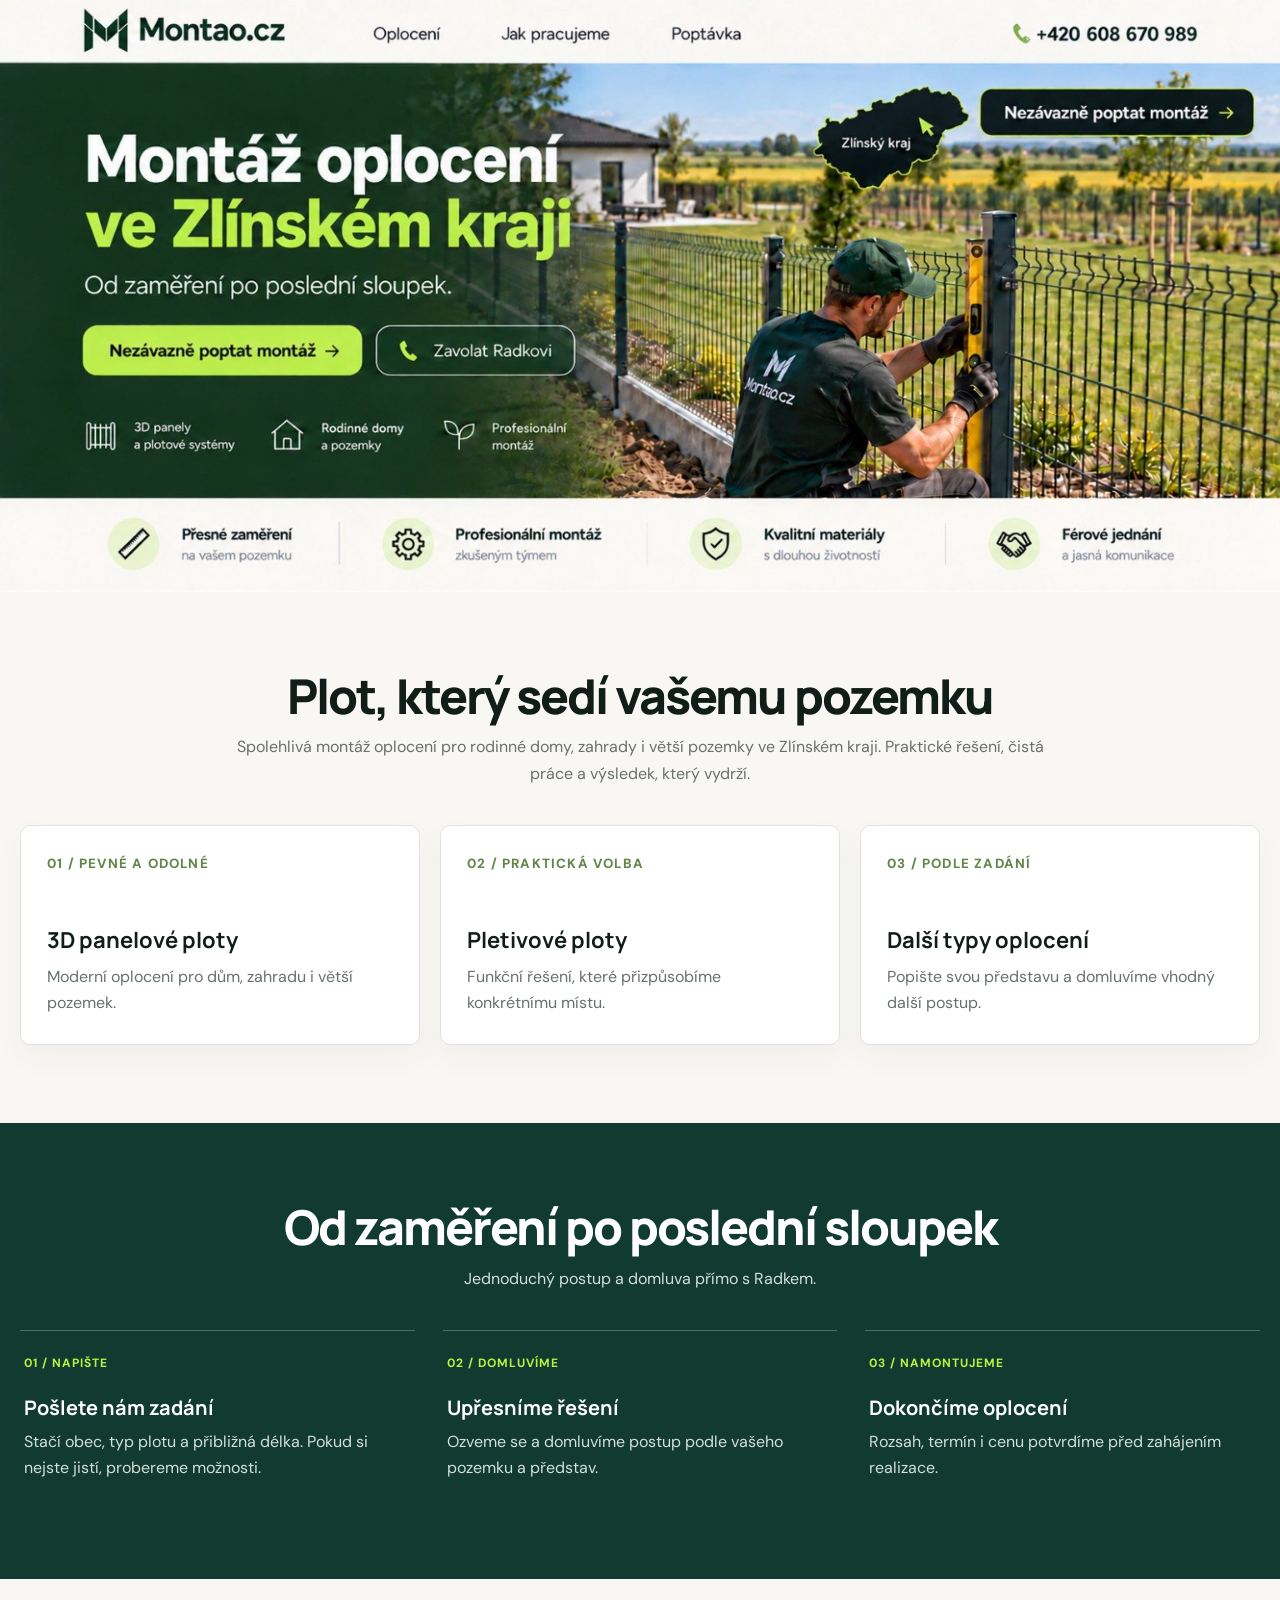
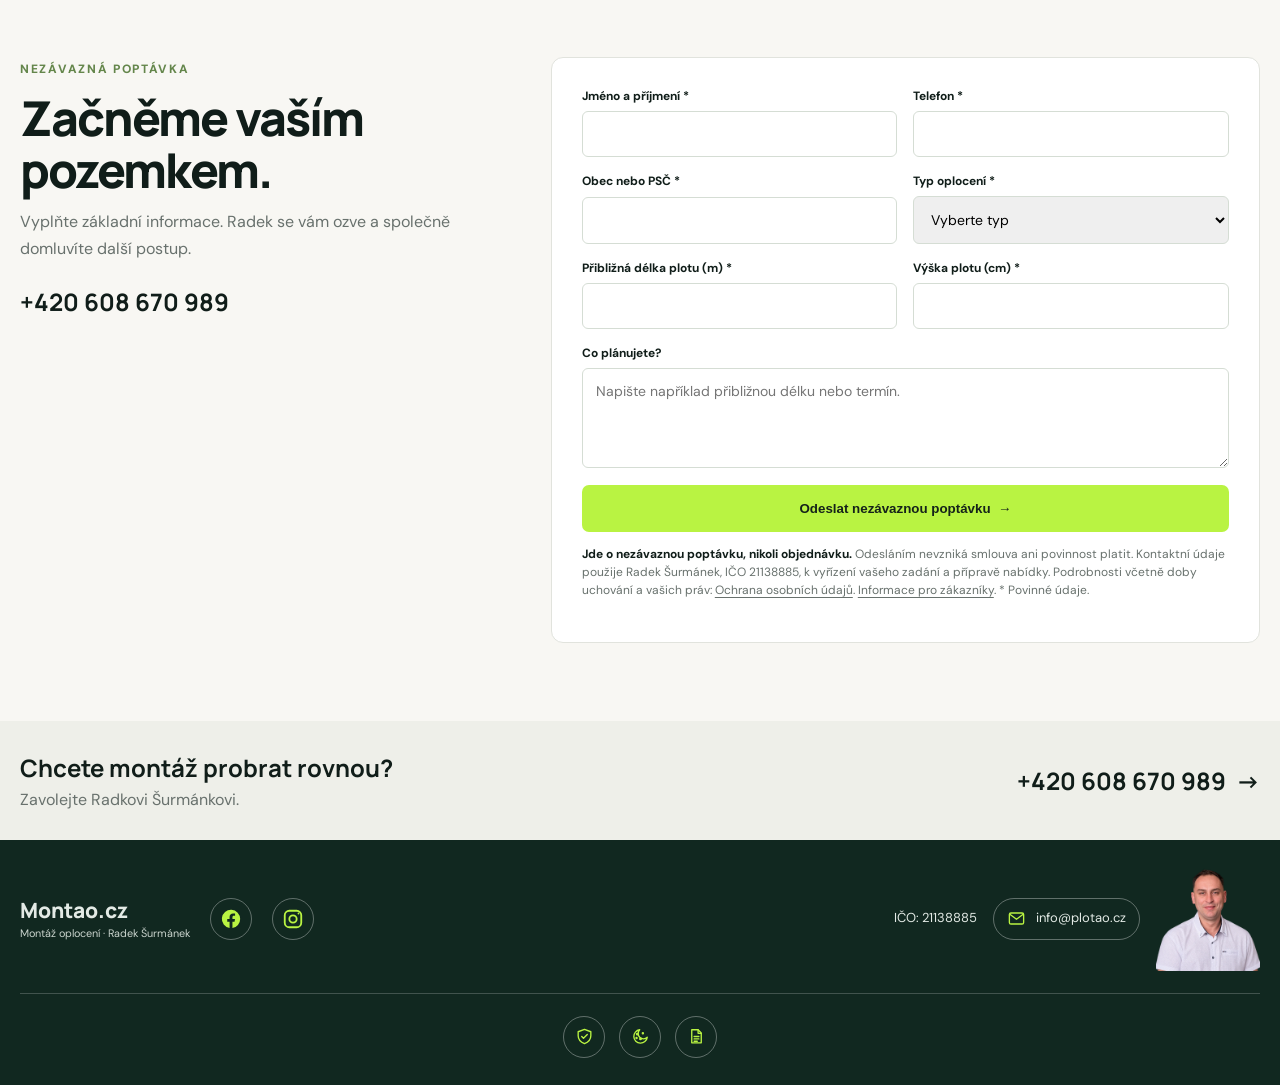
==== commit 6b42dee9: "Show email address next to footer icon" ====
--- a/index.html
+++ b/index.html
@@ -16,7 +16,7 @@
 .mobile-head,.mobile-hero{display:none}
 .section{padding:78px 0}.center{text-align:center;margin:0 auto 38px;max-width:820px}.center h2,.copy h2{font:800 clamp(32px,4vw,48px)/1.08 Manrope,sans-serif;letter-spacing:-2px;margin:0 0 13px}.center p,.copy p{color:var(--muted);line-height:1.65;margin:0;font-size:16px}.cards{display:grid;grid-template-columns:repeat(3,1fr);gap:20px}.card{min-height:220px;padding:26px;background:#fff;border:1px solid var(--line);border-radius:10px;box-shadow:0 12px 32px #12231b0a}.card small{color:#64864b;font-weight:800;letter-spacing:1.2px}.card h3{font:700 22px Manrope,sans-serif;margin:52px 0 9px}.card p{color:var(--muted);line-height:1.6;margin:0}
 .steps{background:#113b30;color:#fff}.steps .center p{color:#d5dfd9}.step-grid{display:grid;grid-template-columns:repeat(3,1fr);gap:28px}.step{border-top:1px solid #ffffff44;padding:20px 4px}.step b{color:var(--lime);font-size:12px;letter-spacing:1px}.step h3{font:700 20px Manrope,sans-serif;margin:22px 0 8px}.step p{color:#d5dfd9;line-height:1.6;margin:0}
-.quote{display:grid;grid-template-columns:.8fr 1.2fr;gap:58px;align-items:start}.copy h2{margin:14px 0}.eyebrow{font-size:12px;text-transform:uppercase;letter-spacing:1.7px;color:#64864b;font-weight:800}.call-link{display:inline-block;font:700 24px Manrope,sans-serif;margin-top:23px}.form-card{padding:30px;background:#fff;border:1px solid var(--line);border-radius:12px}.fields{display:grid;grid-template-columns:1fr 1fr;gap:16px}.field{display:grid;gap:7px}.field.full{grid-column:1/-1}.field label{font-size:12px;font-weight:700}.field input,.field select,.field textarea{width:100%;border:1px solid #d5ddd4;border-radius:6px;padding:13px;font:14px "DM Sans",sans-serif}.field textarea{min-height:100px;resize:vertical}.button{display:inline-flex;justify-content:center;align-items:center;background:var(--lime);color:#15221a;font-weight:800;border:0;border-radius:7px;padding:16px 22px;cursor:pointer}.form-card .button{width:100%;margin-top:17px}.form-note{font-size:12px;color:var(--muted);line-height:1.5;margin:13px 0 0}.contact{background:#eeefe9;padding:30px 0}.contact-inner{display:grid;grid-template-columns:minmax(0,1fr) 170px auto;align-items:center;gap:24px}.contact-copy{grid-column:1;grid-row:1}.contact-inner .call-link{grid-column:3;grid-row:1;margin-top:0}.contact-portrait{grid-column:2;grid-row:1;display:block;width:160px;max-height:180px;object-fit:contain;align-self:end}.contact h2{font:700 24px Manrope,sans-serif;margin:0 0 5px}.contact p{margin:0;color:var(--muted)}.footer{background:#112820;color:#e3eae5;padding:27px 0;font-size:13px}.foot{display:flex;justify-content:space-between;align-items:center;gap:20px}.foot-brand{display:flex;align-items:center;justify-content:space-between;gap:20px}.foot strong{font:800 21px Manrope}.foot small{color:#cad4cd}.foot-right{display:flex;align-items:center;justify-content:flex-end;gap:16px;text-align:right;line-height:1.6}.email-icon{display:inline-flex;align-items:center;justify-content:center;width:42px;height:42px;border:1px solid #ffffff55;border-radius:50%;color:#b9f342;flex:0 0 auto;transition:background .2s,color .2s}.email-icon:hover,.email-icon:focus-visible{background:#b9f342;color:#112820;outline:2px solid #8ab82d;outline-offset:3px}.email-icon svg{width:19px;height:19px;fill:none;stroke:currentColor;stroke-width:1.7;stroke-linecap:round;stroke-linejoin:round}.footer-ico{font-size:13px;color:#e3eae5;white-space:nowrap}.facebook-link{display:inline-flex;align-items:center;justify-content:center;width:42px;height:42px;border:1px solid #ffffff55;border-radius:50%;color:#b9f342;flex:0 0 auto;transition:background .2s,color .2s}.facebook-link:hover,.facebook-link:focus-visible{background:#b9f342;color:#112820;outline-offset:3px}.footer-portrait{display:block;width:104px;height:104px;object-fit:contain;flex:0 0 auto}
+.quote{display:grid;grid-template-columns:.8fr 1.2fr;gap:58px;align-items:start}.copy h2{margin:14px 0}.eyebrow{font-size:12px;text-transform:uppercase;letter-spacing:1.7px;color:#64864b;font-weight:800}.call-link{display:inline-block;font:700 24px Manrope,sans-serif;margin-top:23px}.form-card{padding:30px;background:#fff;border:1px solid var(--line);border-radius:12px}.fields{display:grid;grid-template-columns:1fr 1fr;gap:16px}.field{display:grid;gap:7px}.field.full{grid-column:1/-1}.field label{font-size:12px;font-weight:700}.field input,.field select,.field textarea{width:100%;border:1px solid #d5ddd4;border-radius:6px;padding:13px;font:14px "DM Sans",sans-serif}.field textarea{min-height:100px;resize:vertical}.button{display:inline-flex;justify-content:center;align-items:center;background:var(--lime);color:#15221a;font-weight:800;border:0;border-radius:7px;padding:16px 22px;cursor:pointer}.form-card .button{width:100%;margin-top:17px}.form-note{font-size:12px;color:var(--muted);line-height:1.5;margin:13px 0 0}.contact{background:#eeefe9;padding:30px 0}.contact-inner{display:grid;grid-template-columns:minmax(0,1fr) 170px auto;align-items:center;gap:24px}.contact-copy{grid-column:1;grid-row:1}.contact-inner .call-link{grid-column:3;grid-row:1;margin-top:0}.contact-portrait{grid-column:2;grid-row:1;display:block;width:160px;max-height:180px;object-fit:contain;align-self:end}.contact h2{font:700 24px Manrope,sans-serif;margin:0 0 5px}.contact p{margin:0;color:var(--muted)}.footer{background:#112820;color:#e3eae5;padding:27px 0;font-size:13px}.foot{display:flex;justify-content:space-between;align-items:center;gap:20px}.foot-brand{display:flex;align-items:center;justify-content:space-between;gap:20px}.foot strong{font:800 21px Manrope}.foot small{color:#cad4cd}.foot-right{display:flex;align-items:center;justify-content:flex-end;gap:16px;text-align:right;line-height:1.6}.email-icon{display:inline-flex;align-items:center;justify-content:center;gap:10px;height:42px;padding:0 13px;border:1px solid #ffffff55;border-radius:999px;color:#e3eae5;flex:0 0 auto;transition:background .2s,color .2s}.email-icon:hover,.email-icon:focus-visible{background:#b9f342;color:#112820;outline:2px solid #8ab82d;outline-offset:3px}.email-icon svg{width:19px;height:19px;fill:none;stroke:#b9f342;stroke-width:1.7;stroke-linecap:round;stroke-linejoin:round;flex:0 0 auto}.email-icon:hover svg,.email-icon:focus-visible svg{stroke:#112820}.email-label{font-size:13px;white-space:nowrap}.footer-ico{font-size:13px;color:#e3eae5;white-space:nowrap}.facebook-link{display:inline-flex;align-items:center;justify-content:center;width:42px;height:42px;border:1px solid #ffffff55;border-radius:50%;color:#b9f342;flex:0 0 auto;transition:background .2s,color .2s}.facebook-link:hover,.facebook-link:focus-visible{background:#b9f342;color:#112820;outline-offset:3px}.footer-portrait{display:block;width:104px;height:104px;object-fit:contain;flex:0 0 auto}
 @media(max-width:760px){.desktop-art{display:none}.mobile-head{display:flex;height:68px;align-items:center;justify-content:space-between;padding:0 17px;background:#fbfaf6}.mobile-brand{display:flex;align-items:center;gap:8px;font:800 20px Manrope,sans-serif;letter-spacing:-.8px}.mobile-brand svg{width:32px;height:36px}.mobile-head .phone{font-size:13px;font-weight:800;white-space:nowrap}.mobile-hero{display:flex;position:relative;min-height:600px;padding:40px 19px 32px;align-items:flex-start;overflow:hidden;color:white;background:#12372d url("assets/approved-mobile-scene.svg") 48% center/auto 100% no-repeat}.mobile-hero:before{content:"";position:absolute;inset:0;background:linear-gradient(90deg,rgba(11,39,31,.92),rgba(11,39,31,.68) 56%,rgba(11,39,31,.18))}.mobile-content{position:relative;z-index:1;width:min(100%,460px);padding-top:20px}.mobile-map{display:inline-flex;background:#101d19;color:white;border:1px solid var(--lime);border-radius:40px;padding:8px 13px;font-size:12px;margin-bottom:20px}.mobile-map b{color:var(--lime);margin-right:6px}.mobile-content h1{font:800 clamp(42px,12vw,58px)/.99 Manrope,sans-serif;letter-spacing:-2.8px;margin:0 0 17px}.mobile-content h1 span{color:var(--lime)}.mobile-content p{font-size:16px;line-height:1.55;color:#f0f3ee;max-width:340px;margin:0 0 25px}.mobile-actions{display:grid;gap:10px;max-width:350px}.mobile-actions a{min-height:52px}.mobile-actions .outline{display:flex;align-items:center;justify-content:center;border:1px solid #fff9;border-radius:7px;font-weight:700}.mobile-benefits{display:grid;grid-template-columns:1fr 1fr;gap:13px;margin-top:29px;font-size:12px;line-height:1.35}.mobile-benefits span{border-left:2px solid var(--lime);padding-left:9px}.section{padding:60px 0}.wrap{width:min(100% - 32px,1400px)}.center{margin-bottom:25px}.cards{grid-template-columns:1fr;gap:12px}.card{min-height:155px}.card h3{margin:26px 0 7px}.step-grid{grid-template-columns:1fr;gap:5px}.quote{grid-template-columns:1fr;gap:24px}.fields{grid-template-columns:1fr}.field.full{grid-column:auto}.form-card{padding:20px}.contact-inner{grid-template-columns:minmax(0,1fr) 96px;gap:10px 16px;align-items:center}.contact-copy{grid-column:1;grid-row:1}.contact-inner .call-link{grid-column:1;grid-row:2;margin-top:20px}.contact-portrait{grid-column:2;grid-row:1 / span 2;width:96px;max-height:none;align-self:center}.foot{align-items:stretch;flex-direction:column}.foot-brand{width:100%}.foot-right{width:100%;justify-content:space-between;text-align:left}.footer-portrait{width:128px;height:128px}}
 @media(min-width:761px) and (max-width:950px){.desktop-art .hot{min-width:0}.section{padding:60px 0}.quote{gap:30px}}
 .legal-links{display:flex;justify-content:center;align-items:center;gap:14px;padding-top:22px;margin-top:22px;border-top:1px solid #ffffff33;line-height:1.6}.legal-links a{display:grid;place-items:center;width:42px;height:42px;border:1px solid #ffffff55;border-radius:50%;color:#b9f342;transition:background .2s,color .2s}.legal-links a:hover,.legal-links a:focus-visible{background:#b9f342;color:#112820;outline-offset:3px}.legal-links svg{width:19px;height:19px;fill:none;stroke:currentColor;stroke-width:1.7;stroke-linecap:round;stroke-linejoin:round}.form-note a{text-decoration:underline;text-underline-offset:3px}.foot-right{overflow-wrap:anywhere}.legal-links a:focus-visible,.form-note a:focus-visible{outline:2px solid #8ab82d;outline-offset:3px}.form-note strong{color:var(--ink)}
@@ -60,7 +60,7 @@
 <section class="section wrap quote" id="poptavka"><div class="copy"><span class="eyebrow">Nezávazná poptávka</span><h2>Začněme vaším pozemkem.</h2><p>Vyplňte základní informace. Radek se vám ozve a společně domluvíte další postup.</p><a class="call-link" href="tel:+420608670989">+420 608 670 989</a></div><div class="form-card"><form id="quoteForm"><div class="fields"><div class="field"><label for="name">Jméno a příjmení *</label><input id="name" name="name" autocomplete="name" required></div><div class="field"><label for="phone">Telefon *</label><input id="phone" name="phone" type="tel" autocomplete="tel" required></div><div class="field"><label for="place">Obec nebo PSČ *</label><input id="place" name="place" autocomplete="postal-code" required></div><div class="field"><label for="type">Typ oplocení *</label><select id="type" name="type" required><option value="" disabled selected>Vyberte typ</option><option>3D panelový plot</option><option>Pletivový plot</option><option>Jiný typ / poradit</option></select></div><div class="field"><label for="length">Přibližná délka plotu (m) *</label><input id="length" name="length" type="number" min="0.01" max="1000" step="0.01" inputmode="decimal" required></div><div class="field"><label for="height">Výška plotu (cm) *</label><input id="height" name="height" type="number" min="40" max="400" step="1" required></div><div class="field full"><label for="message">Co plánujete?</label><textarea id="message" name="message" placeholder="Napište například přibližnou délku nebo termín."></textarea></div></div><button class="button" type="submit">Odeslat nezávaznou poptávku&nbsp; →</button><p class="form-note"><strong>Jde o nezávaznou poptávku, nikoli objednávku.</strong> Odesláním nevzniká smlouva ani povinnost platit. Kontaktní údaje použije Radek Šurmánek, IČO 21138885, k vyřízení vašeho zadání a přípravě nabídky. Podrobnosti včetně doby uchování a vašich práv: <a href="ochrana-osobnich-udaju.html">Ochrana osobních údajů</a>. <a href="informace-pro-zakazniky.html">Informace pro zákazníky</a>. * Povinné údaje.</p><p class="form-note" id="formStatus" role="status" aria-live="polite"></p></form></div></section>
 <section class="contact"><div class="wrap contact-inner"><div class="contact-copy"><h2>Chcete montáž probrat rovnou?</h2><p>Zavolejte Radkovi Šurmánkovi.</p></div><a class="call-link" href="tel:+420608670989">+420 608 670 989&nbsp; →</a></div></section>
 </main>
-<footer class="footer"><div class="wrap foot"><div class="foot-brand"><div><strong>Montao.cz</strong><br><small>Montáž oplocení · Radek Šurmánek</small></div><a class="facebook-link" href="https://www.facebook.com/montao.cz" target="_blank" rel="noopener noreferrer" aria-label="Montao.cz na Facebooku" title="Montao.cz na Facebooku"><svg viewBox="0 0 24 24" width="22" height="22" aria-hidden="true" fill="currentColor"><path d="M22 12a10 10 0 1 0-11.56 9.88v-6.99H7.9V12h2.54V9.8c0-2.51 1.49-3.9 3.78-3.9 1.1 0 2.25.2 2.25.2v2.47H15.2c-1.24 0-1.63.77-1.63 1.56V12h2.78l-.45 2.89h-2.33v6.99A10 10 0 0 0 22 12Z"/></svg><span class="visually-hidden">Facebook</span></a><a class="facebook-link" href="https://www.instagram.com/montao.cz/" target="_blank" rel="noopener noreferrer" aria-label="Montao.cz na Instagramu" title="Montao.cz na Instagramu"><svg viewBox="0 0 24 24" width="22" height="22" aria-hidden="true" fill="none" stroke="currentColor" stroke-width="2"><rect x="3" y="3" width="18" height="18" rx="5"/><circle cx="12" cy="12" r="4"/><circle cx="18" cy="6" r="1" fill="currentColor" stroke="none"/></svg><span class="visually-hidden">Instagram</span></a></div><div class="foot-right"><span class="footer-ico">IČO: 21138885</span><a class="email-icon" href="mailto:info@plotao.cz" aria-label="Napsat e-mail na info@plotao.cz" title="info@plotao.cz"><svg viewBox="0 0 24 24" aria-hidden="true"><rect x="3" y="5" width="18" height="14" rx="2"/><path d="m4 7 8 6 8-6"/></svg><span class="visually-hidden">info@plotao.cz</span></a><img class="footer-portrait" src="assets/radek-color-portrait.svg" alt="Radek Šurmánek — montáž oplocení"></div></div><nav class="wrap legal-links" aria-label="Právní informace"><a href="ochrana-osobnich-udaju.html" aria-label="Ochrana osobních údajů" title="Ochrana osobních údajů"><svg viewBox="0 0 24 24" aria-hidden="true"><path d="M12 3 20 6v5c0 5-3.4 8.2-8 10-4.6-1.8-8-5-8-10V6l8-3Z"/><path d="m8.5 12 2.2 2.2 4.8-4.8"/></svg><span class="visually-hidden">Ochrana osobních údajů</span></a><a href="cookies.html" aria-label="Cookies" title="Cookies"><svg viewBox="0 0 24 24" aria-hidden="true"><path d="M20.5 13A8.5 8.5 0 1 1 11 3.5a6.5 6.5 0 0 0 9.5 9.5Z"/><circle cx="8" cy="9" r="1"/><circle cx="12" cy="15" r="1"/><circle cx="7" cy="14" r=".7"/><circle cx="15" cy="8" r=".7"/></svg><span class="visually-hidden">Cookies</span></a><a href="informace-pro-zakazniky.html" aria-label="Informace pro zákazníky a reklamace" title="Informace pro zákazníky a reklamace"><svg viewBox="0 0 24 24" aria-hidden="true"><path d="M6 3.5h8l4 4V20H6z"/><path d="M14 3.5V8h4M9 12h6M9 15h6M9 18h4"/></svg><span class="visually-hidden">Informace pro zákazníky a reklamace</span></a></nav></footer>
+<footer class="footer"><div class="wrap foot"><div class="foot-brand"><div><strong>Montao.cz</strong><br><small>Montáž oplocení · Radek Šurmánek</small></div><a class="facebook-link" href="https://www.facebook.com/montao.cz" target="_blank" rel="noopener noreferrer" aria-label="Montao.cz na Facebooku" title="Montao.cz na Facebooku"><svg viewBox="0 0 24 24" width="22" height="22" aria-hidden="true" fill="currentColor"><path d="M22 12a10 10 0 1 0-11.56 9.88v-6.99H7.9V12h2.54V9.8c0-2.51 1.49-3.9 3.78-3.9 1.1 0 2.25.2 2.25.2v2.47H15.2c-1.24 0-1.63.77-1.63 1.56V12h2.78l-.45 2.89h-2.33v6.99A10 10 0 0 0 22 12Z"/></svg><span class="visually-hidden">Facebook</span></a><a class="facebook-link" href="https://www.instagram.com/montao.cz/" target="_blank" rel="noopener noreferrer" aria-label="Montao.cz na Instagramu" title="Montao.cz na Instagramu"><svg viewBox="0 0 24 24" width="22" height="22" aria-hidden="true" fill="none" stroke="currentColor" stroke-width="2"><rect x="3" y="3" width="18" height="18" rx="5"/><circle cx="12" cy="12" r="4"/><circle cx="18" cy="6" r="1" fill="currentColor" stroke="none"/></svg><span class="visually-hidden">Instagram</span></a></div><div class="foot-right"><span class="footer-ico">IČO: 21138885</span><a class="email-icon" href="mailto:info@plotao.cz" aria-label="Napsat e-mail na info@plotao.cz" title="Napsat e-mail na info@plotao.cz"><svg viewBox="0 0 24 24" aria-hidden="true"><rect x="3" y="5" width="18" height="14" rx="2"/><path d="m4 7 8 6 8-6"/></svg><span class="email-label">info@plotao.cz</span></a><img class="footer-portrait" src="assets/radek-color-portrait.svg" alt="Radek Šurmánek — montáž oplocení"></div></div><nav class="wrap legal-links" aria-label="Právní informace"><a href="ochrana-osobnich-udaju.html" aria-label="Ochrana osobních údajů" title="Ochrana osobních údajů"><svg viewBox="0 0 24 24" aria-hidden="true"><path d="M12 3 20 6v5c0 5-3.4 8.2-8 10-4.6-1.8-8-5-8-10V6l8-3Z"/><path d="m8.5 12 2.2 2.2 4.8-4.8"/></svg><span class="visually-hidden">Ochrana osobních údajů</span></a><a href="cookies.html" aria-label="Cookies" title="Cookies"><svg viewBox="0 0 24 24" aria-hidden="true"><path d="M20.5 13A8.5 8.5 0 1 1 11 3.5a6.5 6.5 0 0 0 9.5 9.5Z"/><circle cx="8" cy="9" r="1"/><circle cx="12" cy="15" r="1"/><circle cx="7" cy="14" r=".7"/><circle cx="15" cy="8" r=".7"/></svg><span class="visually-hidden">Cookies</span></a><a href="informace-pro-zakazniky.html" aria-label="Informace pro zákazníky a reklamace" title="Informace pro zákazníky a reklamace"><svg viewBox="0 0 24 24" aria-hidden="true"><path d="M6 3.5h8l4 4V20H6z"/><path d="M14 3.5V8h4M9 12h6M9 15h6M9 18h4"/></svg><span class="visually-hidden">Informace pro zákazníky a reklamace</span></a></nav></footer>
 <script>
 document.getElementById('quoteForm').addEventListener('submit',async function(e){e.preventDefault();const form=e.currentTarget,status=document.getElementById('formStatus'),button=form.querySelector('button[type="submit"]');if(!form.reportValidity())return;button.disabled=true;button.textContent='Odesílám…';status.style.color='';status.textContent='Odesílám poptávku…';const v=id=>form.elements[id].value.trim();const fenceType=v('type'),length=Number(v('length')),height=Number(v('height')),now=new Date().toISOString();const lead={schemaVersion:2,mode:'lead',name:v('name'),phone:v('phone'),email:'',place:v('place'),region:'',note:v('message'),fenceType,height,segments:[{name:'Celková délka oplocení',length,connection:'začátek'}],options:[],gate:false,gateType:'',gateWidth:0,gateDrive:'',gateSection:0,gatePos:0,wicket:false,wicketWidth:0,wicketSection:0,wicketPos:0,scopeValue:'material',scope:'Materiál',displayedPrice:'',priceKind:'individuální nabídka',priceReason:'',placeFromCalculator:''};const controller=new AbortController();let timeout;try{const timeoutPromise=new Promise((_,reject)=>{timeout=setTimeout(()=>{controller.abort();reject(new Error('request_timeout'))},15000)});const response=await Promise.race([fetch('https://jmukoccjqykyoqsypuwb.supabase.co/functions/v1/submit-lead',{method:'POST',credentials:'omit',signal:controller.signal,headers:{'Accept':'application/json','Content-Type':'application/json','apikey':'sb_publishable_FSrTbgu1LeF9DNeam3ztwA_3dNHGq-V'},body:JSON.stringify({transportVersion:1,source:'plotao.cz',submittedAt:now,lead})}),timeoutPromise]);let result={};try{result=await response.json()}catch{}if(!response.ok){if(response.status===403)throw new Error('Doména webu není povolená pro odesílání do Plotao (HTTP 403).');if(response.status>=500)throw new Error('Plotao administrace je momentálně nedostupná (HTTP '+response.status+').');throw new Error('Administrace poptávku odmítla (HTTP '+response.status+'). Zkontrolujte zadané údaje.');}status.style.color='#26733b';status.textContent='Děkujeme, poptávka byla úspěšně odeslána. Radek se vám ozve.';form.reset();}catch(error){status.style.color='#9a3e24';const detail=(error?.name==='AbortError'||error?.message==='request_timeout')?'Čekání na Plotao přesáhlo 15 sekund.':error instanceof TypeError?'Spojení s Plotao administrací se nezdařilo (síť nebo povolení domény).':(error instanceof Error?error.message:'Odeslání se nezdařilo.');status.textContent=detail+' Vyplněná data zůstala zachována; zkuste to znovu nebo zavolejte na +420 608 670 989.';}finally{clearTimeout(timeout);button.disabled=false;button.innerHTML='Odeslat nezávaznou poptávku&nbsp; →';}});
 </script>
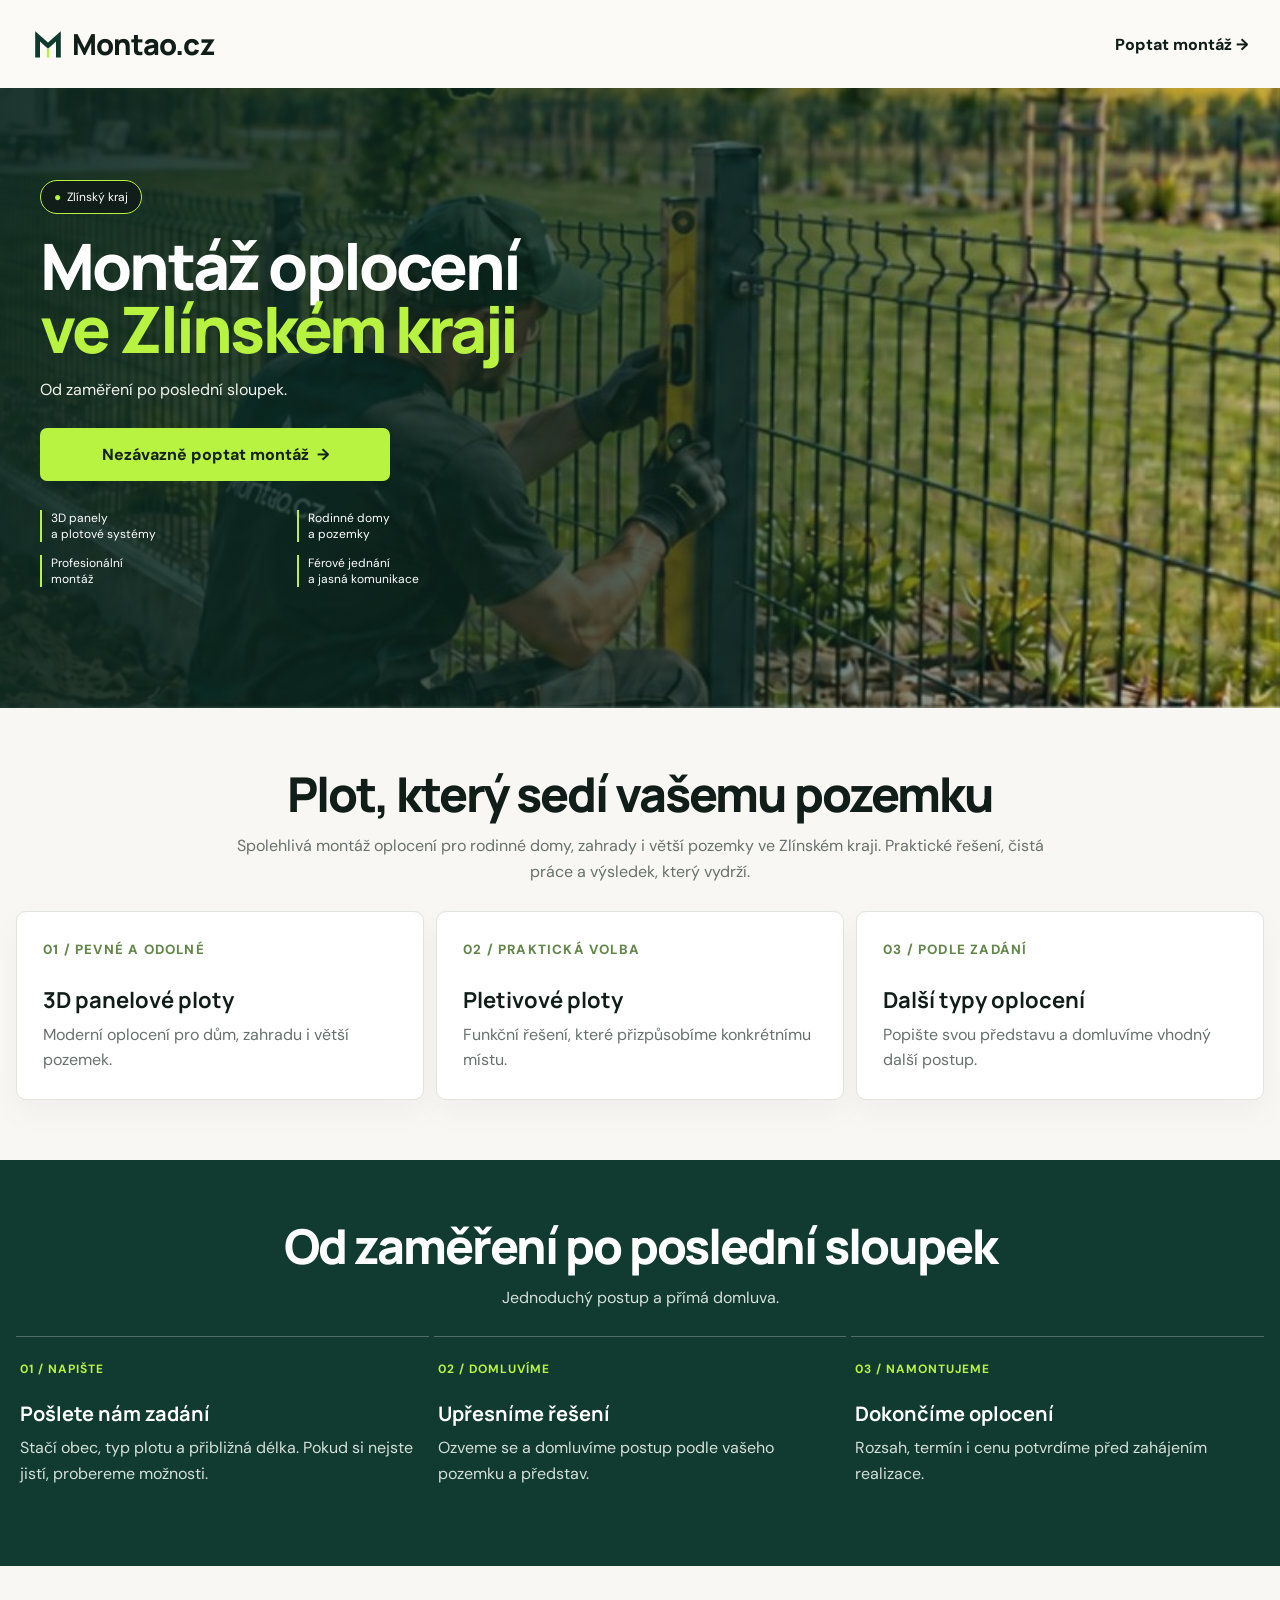
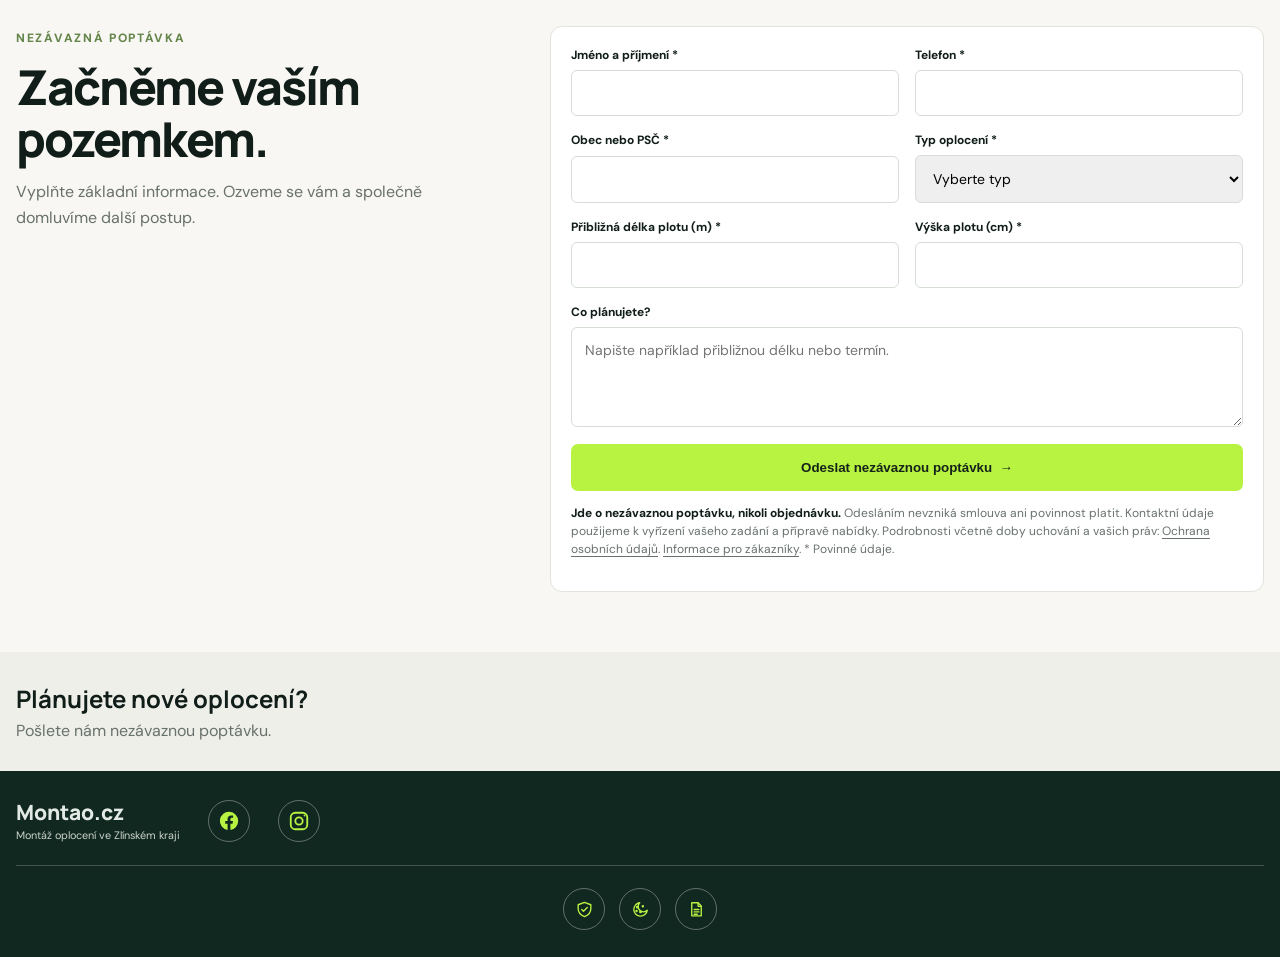
==== commit 6467908e: "Remove Radek personal and business details from Montao website" ====
--- a/index.html
+++ b/index.html
@@ -5,7 +5,7 @@
 <meta name="viewport" content="width=device-width, initial-scale=1">
 <meta name="referrer" content="strict-origin-when-cross-origin">
 <meta name="theme-color" content="#f7f6f2">
-<meta name="description" content="Montao.cz zajišťuje montáž panelových a pletivových plotů ve Zlínském kraji. Zaměření, domluva i poctivá realizace od Radka Šurmánka. Nezávazná poptávka.">
+<meta name="description" content="Montao.cz zajišťuje montáž panelových a pletivových plotů ve Zlínském kraji. Zaměření, domluva i poctivá realizace. Nezávazná poptávka.">
 <title>Montao.cz — Montáž oplocení ve Zlínském kraji</title>
 <link rel="icon" href="favicon.svg" type="image/svg+xml">
 <link rel="stylesheet" href="assets/fonts-local.css">
@@ -17,7 +17,7 @@
 .section{padding:78px 0}.center{text-align:center;margin:0 auto 38px;max-width:820px}.center h2,.copy h2{font:800 clamp(32px,4vw,48px)/1.08 Manrope,sans-serif;letter-spacing:-2px;margin:0 0 13px}.center p,.copy p{color:var(--muted);line-height:1.65;margin:0;font-size:16px}.cards{display:grid;grid-template-columns:repeat(3,1fr);gap:20px}.card{min-height:220px;padding:26px;background:#fff;border:1px solid var(--line);border-radius:10px;box-shadow:0 12px 32px #12231b0a}.card small{color:#64864b;font-weight:800;letter-spacing:1.2px}.card h3{font:700 22px Manrope,sans-serif;margin:52px 0 9px}.card p{color:var(--muted);line-height:1.6;margin:0}
 .steps{background:#113b30;color:#fff}.steps .center p{color:#d5dfd9}.step-grid{display:grid;grid-template-columns:repeat(3,1fr);gap:28px}.step{border-top:1px solid #ffffff44;padding:20px 4px}.step b{color:var(--lime);font-size:12px;letter-spacing:1px}.step h3{font:700 20px Manrope,sans-serif;margin:22px 0 8px}.step p{color:#d5dfd9;line-height:1.6;margin:0}
 .quote{display:grid;grid-template-columns:.8fr 1.2fr;gap:58px;align-items:start}.copy h2{margin:14px 0}.eyebrow{font-size:12px;text-transform:uppercase;letter-spacing:1.7px;color:#64864b;font-weight:800}.call-link{display:inline-block;font:700 24px Manrope,sans-serif;margin-top:23px}.form-card{padding:30px;background:#fff;border:1px solid var(--line);border-radius:12px}.fields{display:grid;grid-template-columns:1fr 1fr;gap:16px}.field{display:grid;gap:7px}.field.full{grid-column:1/-1}.field label{font-size:12px;font-weight:700}.field input,.field select,.field textarea{width:100%;border:1px solid #d5ddd4;border-radius:6px;padding:13px;font:14px "DM Sans",sans-serif}.field textarea{min-height:100px;resize:vertical}.button{display:inline-flex;justify-content:center;align-items:center;background:var(--lime);color:#15221a;font-weight:800;border:0;border-radius:7px;padding:16px 22px;cursor:pointer}.form-card .button{width:100%;margin-top:17px}.form-note{font-size:12px;color:var(--muted);line-height:1.5;margin:13px 0 0}.contact{background:#eeefe9;padding:30px 0}.contact-inner{display:grid;grid-template-columns:minmax(0,1fr) 170px auto;align-items:center;gap:24px}.contact-copy{grid-column:1;grid-row:1}.contact-inner .call-link{grid-column:3;grid-row:1;margin-top:0}.contact-portrait{grid-column:2;grid-row:1;display:block;width:160px;max-height:180px;object-fit:contain;align-self:end}.contact h2{font:700 24px Manrope,sans-serif;margin:0 0 5px}.contact p{margin:0;color:var(--muted)}.footer{background:#112820;color:#e3eae5;padding:27px 0;font-size:13px}.foot{display:flex;justify-content:space-between;align-items:center;gap:20px}.foot-brand{display:flex;align-items:center;justify-content:space-between;gap:20px}.foot strong{font:800 21px Manrope}.foot small{color:#cad4cd}.foot-right{display:flex;align-items:center;justify-content:flex-end;gap:16px;text-align:right;line-height:1.6}.email-icon{display:inline-flex;align-items:center;justify-content:center;gap:10px;height:42px;padding:0 13px;border:1px solid #ffffff55;border-radius:999px;color:#e3eae5;flex:0 0 auto;transition:background .2s,color .2s}.email-icon:hover,.email-icon:focus-visible{background:#b9f342;color:#112820;outline:2px solid #8ab82d;outline-offset:3px}.email-icon svg{width:19px;height:19px;fill:none;stroke:#b9f342;stroke-width:1.7;stroke-linecap:round;stroke-linejoin:round;flex:0 0 auto}.email-icon:hover svg,.email-icon:focus-visible svg{stroke:#112820}.email-label{font-size:13px;white-space:nowrap}.footer-ico{font-size:13px;color:#e3eae5;white-space:nowrap}.facebook-link{display:inline-flex;align-items:center;justify-content:center;width:42px;height:42px;border:1px solid #ffffff55;border-radius:50%;color:#b9f342;flex:0 0 auto;transition:background .2s,color .2s}.facebook-link:hover,.facebook-link:focus-visible{background:#b9f342;color:#112820;outline-offset:3px}.footer-portrait{display:block;width:104px;height:104px;object-fit:contain;flex:0 0 auto}
-@media(max-width:760px){.desktop-art{display:none}.mobile-head{display:flex;height:68px;align-items:center;justify-content:space-between;padding:0 17px;background:#fbfaf6}.mobile-brand{display:flex;align-items:center;gap:8px;font:800 20px Manrope,sans-serif;letter-spacing:-.8px}.mobile-brand svg{width:32px;height:36px}.mobile-head .phone{font-size:13px;font-weight:800;white-space:nowrap}.mobile-hero{display:flex;position:relative;min-height:600px;padding:40px 19px 32px;align-items:flex-start;overflow:hidden;color:white;background:#12372d url("assets/approved-mobile-scene.svg") 48% center/auto 100% no-repeat}.mobile-hero:before{content:"";position:absolute;inset:0;background:linear-gradient(90deg,rgba(11,39,31,.92),rgba(11,39,31,.68) 56%,rgba(11,39,31,.18))}.mobile-content{position:relative;z-index:1;width:min(100%,460px);padding-top:20px}.mobile-map{display:inline-flex;background:#101d19;color:white;border:1px solid var(--lime);border-radius:40px;padding:8px 13px;font-size:12px;margin-bottom:20px}.mobile-map b{color:var(--lime);margin-right:6px}.mobile-content h1{font:800 clamp(42px,12vw,58px)/.99 Manrope,sans-serif;letter-spacing:-2.8px;margin:0 0 17px}.mobile-content h1 span{color:var(--lime)}.mobile-content p{font-size:16px;line-height:1.55;color:#f0f3ee;max-width:340px;margin:0 0 25px}.mobile-actions{display:grid;gap:10px;max-width:350px}.mobile-actions a{min-height:52px}.mobile-actions .outline{display:flex;align-items:center;justify-content:center;border:1px solid #fff9;border-radius:7px;font-weight:700}.mobile-benefits{display:grid;grid-template-columns:1fr 1fr;gap:13px;margin-top:29px;font-size:12px;line-height:1.35}.mobile-benefits span{border-left:2px solid var(--lime);padding-left:9px}.section{padding:60px 0}.wrap{width:min(100% - 32px,1400px)}.center{margin-bottom:25px}.cards{grid-template-columns:1fr;gap:12px}.card{min-height:155px}.card h3{margin:26px 0 7px}.step-grid{grid-template-columns:1fr;gap:5px}.quote{grid-template-columns:1fr;gap:24px}.fields{grid-template-columns:1fr}.field.full{grid-column:auto}.form-card{padding:20px}.contact-inner{grid-template-columns:minmax(0,1fr) 96px;gap:10px 16px;align-items:center}.contact-copy{grid-column:1;grid-row:1}.contact-inner .call-link{grid-column:1;grid-row:2;margin-top:20px}.contact-portrait{grid-column:2;grid-row:1 / span 2;width:96px;max-height:none;align-self:center}.foot{align-items:stretch;flex-direction:column}.foot-brand{width:100%}.foot-right{width:100%;justify-content:space-between;text-align:left}.footer-portrait{width:128px;height:128px}}
+@media(min-width:0px){.desktop-art{display:none}.mobile-head{display:flex;height:68px;align-items:center;justify-content:space-between;padding:0 17px;background:#fbfaf6}.mobile-brand{display:flex;align-items:center;gap:8px;font:800 20px Manrope,sans-serif;letter-spacing:-.8px}.mobile-brand svg{width:32px;height:36px}.mobile-head .phone{font-size:13px;font-weight:800;white-space:nowrap}.mobile-hero{display:flex;position:relative;min-height:600px;padding:40px 19px 32px;align-items:flex-start;overflow:hidden;color:white;background:#12372d url("assets/approved-mobile-scene.svg") 48% center/auto 100% no-repeat}.mobile-hero:before{content:"";position:absolute;inset:0;background:linear-gradient(90deg,rgba(11,39,31,.92),rgba(11,39,31,.68) 56%,rgba(11,39,31,.18))}.mobile-content{position:relative;z-index:1;width:min(100%,460px);padding-top:20px}.mobile-map{display:inline-flex;background:#101d19;color:white;border:1px solid var(--lime);border-radius:40px;padding:8px 13px;font-size:12px;margin-bottom:20px}.mobile-map b{color:var(--lime);margin-right:6px}.mobile-content h1{font:800 clamp(42px,12vw,58px)/.99 Manrope,sans-serif;letter-spacing:-2.8px;margin:0 0 17px}.mobile-content h1 span{color:var(--lime)}.mobile-content p{font-size:16px;line-height:1.55;color:#f0f3ee;max-width:340px;margin:0 0 25px}.mobile-actions{display:grid;gap:10px;max-width:350px}.mobile-actions a{min-height:52px}.mobile-actions .outline{display:flex;align-items:center;justify-content:center;border:1px solid #fff9;border-radius:7px;font-weight:700}.mobile-benefits{display:grid;grid-template-columns:1fr 1fr;gap:13px;margin-top:29px;font-size:12px;line-height:1.35}.mobile-benefits span{border-left:2px solid var(--lime);padding-left:9px}.section{padding:60px 0}.wrap{width:min(100% - 32px,1400px)}.center{margin-bottom:25px}.cards{grid-template-columns:1fr;gap:12px}.card{min-height:155px}.card h3{margin:26px 0 7px}.step-grid{grid-template-columns:1fr;gap:5px}.quote{grid-template-columns:1fr;gap:24px}.fields{grid-template-columns:1fr}.field.full{grid-column:auto}.form-card{padding:20px}.contact-inner{grid-template-columns:minmax(0,1fr) 96px;gap:10px 16px;align-items:center}.contact-copy{grid-column:1;grid-row:1}.contact-inner .call-link{grid-column:1;grid-row:2;margin-top:20px}.contact-portrait{grid-column:2;grid-row:1 / span 2;width:96px;max-height:none;align-self:center}.foot{align-items:stretch;flex-direction:column}.foot-brand{width:100%}.foot-right{width:100%;justify-content:space-between;text-align:left}.footer-portrait{width:128px;height:128px}}
 @media(min-width:761px) and (max-width:950px){.desktop-art .hot{min-width:0}.section{padding:60px 0}.quote{gap:30px}}
 .legal-links{display:flex;justify-content:center;align-items:center;gap:14px;padding-top:22px;margin-top:22px;border-top:1px solid #ffffff33;line-height:1.6}.legal-links a{display:grid;place-items:center;width:42px;height:42px;border:1px solid #ffffff55;border-radius:50%;color:#b9f342;transition:background .2s,color .2s}.legal-links a:hover,.legal-links a:focus-visible{background:#b9f342;color:#112820;outline-offset:3px}.legal-links svg{width:19px;height:19px;fill:none;stroke:currentColor;stroke-width:1.7;stroke-linecap:round;stroke-linejoin:round}.form-note a{text-decoration:underline;text-underline-offset:3px}.foot-right{overflow-wrap:anywhere}.legal-links a:focus-visible,.form-note a:focus-visible{outline:2px solid #8ab82d;outline-offset:3px}.form-note strong{color:var(--ink)}
 
@@ -25,44 +25,34 @@
 .contact{padding:28px 0;background:#eeefe9}.contact-inner{display:grid;grid-template-columns:1fr;gap:16px;align-items:start}.contact-copy{grid-column:1;grid-row:auto}.contact h2{font-size:25px;line-height:1.18;max-width:340px}.contact-inner .call-link{grid-column:1;grid-row:auto;display:flex;align-items:center;justify-content:center;gap:10px;width:100%;min-height:58px;margin:2px 0 0;padding:14px 18px;border-radius:8px;background:#12392e;color:#fff;font-size:20px;letter-spacing:.2px}.contact-inner .call-link:before{content:"☎";font:500 19px sans-serif}.contact-inner .call-link:after{content:none}
 .footer{padding:28px 0 34px}.foot{gap:22px}.foot>div:first-child{width:100%}.foot strong{font-size:24px}.foot-right{width:100%;display:flex;flex-direction:column;align-items:flex-start;justify-content:flex-start;gap:18px;text-align:left;line-height:1.7;font-size:14px}.footer-portrait{align-self:center;width:150px;height:150px;margin:0 auto 2px}.legal-links{flex-direction:row;align-items:center;justify-content:center;gap:14px;padding-top:20px;margin-top:22px}.legal-links a{display:grid;flex:0 0 42px;max-width:none}
 }
+@media(min-width:761px){
+.mobile-head{height:88px;padding:0 max(32px,calc((100% - 1400px)/2));gap:32px}.mobile-brand{font-size:29px}.mobile-head .phone{font-size:16px}.mobile-hero{min-height:620px;padding:72px max(40px,calc((100% - 1400px)/2));background-position:right center;background-size:auto 100%}.mobile-content{width:650px;max-width:62%}.mobile-content h1{font-size:clamp(48px,5vw,76px)}.mobile-benefits{max-width:500px}.cards{grid-template-columns:repeat(3,1fr)}.step-grid{grid-template-columns:repeat(3,1fr)}.quote{grid-template-columns:.8fr 1.2fr;gap:58px}.fields{grid-template-columns:1fr 1fr}.field.full{grid-column:1/-1}.foot{flex-direction:row}.foot-brand{justify-content:flex-start;gap:28px}
+}
 </style>
 </head>
 <body>
 <header class="mobile-head">
 <a class="mobile-brand" href="#" aria-label="Montao.cz, úvod"><svg viewBox="0 0 40 44" aria-hidden="true"><path d="M4 39V6l16 14L36 6v33h-6V19L20 28 10 19v20z" fill="#12392e"/><path d="M20 28v11" stroke="#b9f342" stroke-width="3"/></svg><span>Montao.cz</span></a>
-<a class="phone" href="tel:+420608670989">☎ +420 608 670 989</a>
+<a class="phone" href="#poptavka">Poptat montáž →</a>
 </header>
 <main>
-<section class="desktop-art" aria-label="Úvodní stránka Montao.cz podle schváleného návrhu">
-<img src="assets/approved-design-header.svg" alt="Montao.cz — Montáž oplocení ve Zlínském kraji. Montážník instaluje antracitový plot v rovinaté krajině.">
-<h1 class="visually-hidden">Montáž oplocení ve Zlínském kraji</h1>
-<a class="hot" style="left:6%;top:1%;width:17%;height:9%" href="#" aria-label="Montao.cz, úvod"></a>
-<a class="hot" style="left:28.5%;top:2%;width:8%;height:6%" href="#oploceni" aria-label="Oplocení"></a>
-<a class="hot" style="left:38.5%;top:2%;width:10%;height:6%" href="#postup" aria-label="Jak pracujeme"></a>
-<a class="hot" style="left:52%;top:2%;width:8%;height:6%" href="#poptavka" aria-label="Poptávka"></a>
-<a class="hot" style="left:78%;top:1%;width:17%;height:8%" href="tel:+420608670989" aria-label="Zavolat na +420 608 670 989"></a>
-<a class="hot" style="left:63%;top:13%;width:14%;height:19%" href="#oblast" aria-label="Informace o oblasti Zlínského kraje"></a>
-<a class="hot" style="left:76%;top:14%;width:23%;height:10%" href="#poptavka" aria-label="Nezávazně poptat montáž"></a>
-<a class="hot" style="left:6%;top:54%;width:23%;height:10%" href="#poptavka" aria-label="Nezávazně poptat montáž"></a>
-<a class="hot" style="left:29%;top:54%;width:17%;height:10%" href="tel:+420608670989" aria-label="Zavolat Radkovi"></a>
-</section>
 <section class="mobile-hero">
 <div class="mobile-content">
 <div class="mobile-map" id="oblast"><b>●</b> Zlínský kraj</div>
 <h1>Montáž oplocení<br><span>ve Zlínském kraji</span></h1>
 <p>Od zaměření po poslední sloupek.</p>
-<div class="mobile-actions"><a class="button" href="#poptavka">Nezávazně poptat montáž&nbsp; →</a><a class="outline" href="tel:+420608670989">☎&nbsp; Zavolat Radkovi</a></div>
+<div class="mobile-actions"><a class="button" href="#poptavka">Nezávazně poptat montáž&nbsp; →</a></div>
 <div class="mobile-benefits"><span>3D panely<br>a plotové systémy</span><span>Rodinné domy<br>a pozemky</span><span>Profesionální<br>montáž</span><span>Férové jednání<br>a jasná komunikace</span></div>
 </div>
 </section>
 <section class="section" id="oploceni"><div class="wrap"><div class="center"><h2>Plot, který sedí vašemu pozemku</h2><p>Spolehlivá montáž oplocení pro rodinné domy, zahrady i větší pozemky ve Zlínském kraji. Praktické řešení, čistá práce a výsledek, který vydrží.</p></div><div class="cards"><article class="card"><small>01 / PEVNÉ A ODOLNÉ</small><h3>3D panelové ploty</h3><p>Moderní oplocení pro dům, zahradu i větší pozemek.</p></article><article class="card"><small>02 / PRAKTICKÁ VOLBA</small><h3>Pletivové ploty</h3><p>Funkční řešení, které přizpůsobíme konkrétnímu místu.</p></article><article class="card"><small>03 / PODLE ZADÁNÍ</small><h3>Další typy oplocení</h3><p>Popište svou představu a domluvíme vhodný další postup.</p></article></div></div></section>
-<section class="section steps" id="postup"><div class="wrap"><div class="center"><h2>Od zaměření po poslední sloupek</h2><p>Jednoduchý postup a domluva přímo s Radkem.</p></div><div class="step-grid"><article class="step"><b>01 / NAPIŠTE</b><h3>Pošlete nám zadání</h3><p>Stačí obec, typ plotu a přibližná délka. Pokud si nejste jistí, probereme možnosti.</p></article><article class="step"><b>02 / DOMLUVÍME</b><h3>Upřesníme řešení</h3><p>Ozveme se a domluvíme postup podle vašeho pozemku a představ.</p></article><article class="step"><b>03 / NAMONTUJEME</b><h3>Dokončíme oplocení</h3><p>Rozsah, termín i cenu potvrdíme před zahájením realizace.</p></article></div></div></section>
-<section class="section wrap quote" id="poptavka"><div class="copy"><span class="eyebrow">Nezávazná poptávka</span><h2>Začněme vaším pozemkem.</h2><p>Vyplňte základní informace. Radek se vám ozve a společně domluvíte další postup.</p><a class="call-link" href="tel:+420608670989">+420 608 670 989</a></div><div class="form-card"><form id="quoteForm"><div class="fields"><div class="field"><label for="name">Jméno a příjmení *</label><input id="name" name="name" autocomplete="name" required></div><div class="field"><label for="phone">Telefon *</label><input id="phone" name="phone" type="tel" autocomplete="tel" required></div><div class="field"><label for="place">Obec nebo PSČ *</label><input id="place" name="place" autocomplete="postal-code" required></div><div class="field"><label for="type">Typ oplocení *</label><select id="type" name="type" required><option value="" disabled selected>Vyberte typ</option><option>3D panelový plot</option><option>Pletivový plot</option><option>Jiný typ / poradit</option></select></div><div class="field"><label for="length">Přibližná délka plotu (m) *</label><input id="length" name="length" type="number" min="0.01" max="1000" step="0.01" inputmode="decimal" required></div><div class="field"><label for="height">Výška plotu (cm) *</label><input id="height" name="height" type="number" min="40" max="400" step="1" required></div><div class="field full"><label for="message">Co plánujete?</label><textarea id="message" name="message" placeholder="Napište například přibližnou délku nebo termín."></textarea></div></div><button class="button" type="submit">Odeslat nezávaznou poptávku&nbsp; →</button><p class="form-note"><strong>Jde o nezávaznou poptávku, nikoli objednávku.</strong> Odesláním nevzniká smlouva ani povinnost platit. Kontaktní údaje použije Radek Šurmánek, IČO 21138885, k vyřízení vašeho zadání a přípravě nabídky. Podrobnosti včetně doby uchování a vašich práv: <a href="ochrana-osobnich-udaju.html">Ochrana osobních údajů</a>. <a href="informace-pro-zakazniky.html">Informace pro zákazníky</a>. * Povinné údaje.</p><p class="form-note" id="formStatus" role="status" aria-live="polite"></p></form></div></section>
-<section class="contact"><div class="wrap contact-inner"><div class="contact-copy"><h2>Chcete montáž probrat rovnou?</h2><p>Zavolejte Radkovi Šurmánkovi.</p></div><a class="call-link" href="tel:+420608670989">+420 608 670 989&nbsp; →</a></div></section>
+<section class="section steps" id="postup"><div class="wrap"><div class="center"><h2>Od zaměření po poslední sloupek</h2><p>Jednoduchý postup a přímá domluva.</p></div><div class="step-grid"><article class="step"><b>01 / NAPIŠTE</b><h3>Pošlete nám zadání</h3><p>Stačí obec, typ plotu a přibližná délka. Pokud si nejste jistí, probereme možnosti.</p></article><article class="step"><b>02 / DOMLUVÍME</b><h3>Upřesníme řešení</h3><p>Ozveme se a domluvíme postup podle vašeho pozemku a představ.</p></article><article class="step"><b>03 / NAMONTUJEME</b><h3>Dokončíme oplocení</h3><p>Rozsah, termín i cenu potvrdíme před zahájením realizace.</p></article></div></div></section>
+<section class="section wrap quote" id="poptavka"><div class="copy"><span class="eyebrow">Nezávazná poptávka</span><h2>Začněme vaším pozemkem.</h2><p>Vyplňte základní informace. Ozveme se vám a společně domluvíme další postup.</p></div><div class="form-card"><form id="quoteForm"><div class="fields"><div class="field"><label for="name">Jméno a příjmení *</label><input id="name" name="name" autocomplete="name" required></div><div class="field"><label for="phone">Telefon *</label><input id="phone" name="phone" type="tel" autocomplete="tel" required></div><div class="field"><label for="place">Obec nebo PSČ *</label><input id="place" name="place" autocomplete="postal-code" required></div><div class="field"><label for="type">Typ oplocení *</label><select id="type" name="type" required><option value="" disabled selected>Vyberte typ</option><option>3D panelový plot</option><option>Pletivový plot</option><option>Jiný typ / poradit</option></select></div><div class="field"><label for="length">Přibližná délka plotu (m) *</label><input id="length" name="length" type="number" min="0.01" max="1000" step="0.01" inputmode="decimal" required></div><div class="field"><label for="height">Výška plotu (cm) *</label><input id="height" name="height" type="number" min="40" max="400" step="1" required></div><div class="field full"><label for="message">Co plánujete?</label><textarea id="message" name="message" placeholder="Napište například přibližnou délku nebo termín."></textarea></div></div><button class="button" type="submit">Odeslat nezávaznou poptávku&nbsp; →</button><p class="form-note"><strong>Jde o nezávaznou poptávku, nikoli objednávku.</strong> Odesláním nevzniká smlouva ani povinnost platit. Kontaktní údaje použijeme k vyřízení vašeho zadání a přípravě nabídky. Podrobnosti včetně doby uchování a vašich práv: <a href="ochrana-osobnich-udaju.html">Ochrana osobních údajů</a>. <a href="informace-pro-zakazniky.html">Informace pro zákazníky</a>. * Povinné údaje.</p><p class="form-note" id="formStatus" role="status" aria-live="polite"></p></form></div></section>
+<section class="contact"><div class="wrap contact-inner"><div class="contact-copy"><h2>Plánujete nové oplocení?</h2><p>Pošlete nám nezávaznou poptávku.</p></div></div></section>
 </main>
-<footer class="footer"><div class="wrap foot"><div class="foot-brand"><div><strong>Montao.cz</strong><br><small>Montáž oplocení · Radek Šurmánek</small></div><a class="facebook-link" href="https://www.facebook.com/montao.cz" target="_blank" rel="noopener noreferrer" aria-label="Montao.cz na Facebooku" title="Montao.cz na Facebooku"><svg viewBox="0 0 24 24" width="22" height="22" aria-hidden="true" fill="currentColor"><path d="M22 12a10 10 0 1 0-11.56 9.88v-6.99H7.9V12h2.54V9.8c0-2.51 1.49-3.9 3.78-3.9 1.1 0 2.25.2 2.25.2v2.47H15.2c-1.24 0-1.63.77-1.63 1.56V12h2.78l-.45 2.89h-2.33v6.99A10 10 0 0 0 22 12Z"/></svg><span class="visually-hidden">Facebook</span></a><a class="facebook-link" href="https://www.instagram.com/montao.cz/" target="_blank" rel="noopener noreferrer" aria-label="Montao.cz na Instagramu" title="Montao.cz na Instagramu"><svg viewBox="0 0 24 24" width="22" height="22" aria-hidden="true" fill="none" stroke="currentColor" stroke-width="2"><rect x="3" y="3" width="18" height="18" rx="5"/><circle cx="12" cy="12" r="4"/><circle cx="18" cy="6" r="1" fill="currentColor" stroke="none"/></svg><span class="visually-hidden">Instagram</span></a></div><div class="foot-right"><span class="footer-ico">IČO: 21138885</span><a class="email-icon" href="mailto:info@plotao.cz" aria-label="Napsat e-mail na info@plotao.cz" title="Napsat e-mail na info@plotao.cz"><svg viewBox="0 0 24 24" aria-hidden="true"><rect x="3" y="5" width="18" height="14" rx="2"/><path d="m4 7 8 6 8-6"/></svg><span class="email-label">info@plotao.cz</span></a><img class="footer-portrait" src="assets/radek-color-portrait.svg" alt="Radek Šurmánek — montáž oplocení"></div></div><nav class="wrap legal-links" aria-label="Právní informace"><a href="ochrana-osobnich-udaju.html" aria-label="Ochrana osobních údajů" title="Ochrana osobních údajů"><svg viewBox="0 0 24 24" aria-hidden="true"><path d="M12 3 20 6v5c0 5-3.4 8.2-8 10-4.6-1.8-8-5-8-10V6l8-3Z"/><path d="m8.5 12 2.2 2.2 4.8-4.8"/></svg><span class="visually-hidden">Ochrana osobních údajů</span></a><a href="cookies.html" aria-label="Cookies" title="Cookies"><svg viewBox="0 0 24 24" aria-hidden="true"><path d="M20.5 13A8.5 8.5 0 1 1 11 3.5a6.5 6.5 0 0 0 9.5 9.5Z"/><circle cx="8" cy="9" r="1"/><circle cx="12" cy="15" r="1"/><circle cx="7" cy="14" r=".7"/><circle cx="15" cy="8" r=".7"/></svg><span class="visually-hidden">Cookies</span></a><a href="informace-pro-zakazniky.html" aria-label="Informace pro zákazníky a reklamace" title="Informace pro zákazníky a reklamace"><svg viewBox="0 0 24 24" aria-hidden="true"><path d="M6 3.5h8l4 4V20H6z"/><path d="M14 3.5V8h4M9 12h6M9 15h6M9 18h4"/></svg><span class="visually-hidden">Informace pro zákazníky a reklamace</span></a></nav></footer>
+<footer class="footer"><div class="wrap foot"><div class="foot-brand"><div><strong>Montao.cz</strong><br><small>Montáž oplocení ve Zlínském kraji</small></div><a class="facebook-link" href="https://www.facebook.com/montao.cz" target="_blank" rel="noopener noreferrer" aria-label="Montao.cz na Facebooku" title="Montao.cz na Facebooku"><svg viewBox="0 0 24 24" width="22" height="22" aria-hidden="true" fill="currentColor"><path d="M22 12a10 10 0 1 0-11.56 9.88v-6.99H7.9V12h2.54V9.8c0-2.51 1.49-3.9 3.78-3.9 1.1 0 2.25.2 2.25.2v2.47H15.2c-1.24 0-1.63.77-1.63 1.56V12h2.78l-.45 2.89h-2.33v6.99A10 10 0 0 0 22 12Z"/></svg><span class="visually-hidden">Facebook</span></a><a class="facebook-link" href="https://www.instagram.com/montao.cz/" target="_blank" rel="noopener noreferrer" aria-label="Montao.cz na Instagramu" title="Montao.cz na Instagramu"><svg viewBox="0 0 24 24" width="22" height="22" aria-hidden="true" fill="none" stroke="currentColor" stroke-width="2"><rect x="3" y="3" width="18" height="18" rx="5"/><circle cx="12" cy="12" r="4"/><circle cx="18" cy="6" r="1" fill="currentColor" stroke="none"/></svg><span class="visually-hidden">Instagram</span></a></div></div><nav class="wrap legal-links" aria-label="Právní informace"><a href="ochrana-osobnich-udaju.html" aria-label="Ochrana osobních údajů" title="Ochrana osobních údajů"><svg viewBox="0 0 24 24" aria-hidden="true"><path d="M12 3 20 6v5c0 5-3.4 8.2-8 10-4.6-1.8-8-5-8-10V6l8-3Z"/><path d="m8.5 12 2.2 2.2 4.8-4.8"/></svg><span class="visually-hidden">Ochrana osobních údajů</span></a><a href="cookies.html" aria-label="Cookies" title="Cookies"><svg viewBox="0 0 24 24" aria-hidden="true"><path d="M20.5 13A8.5 8.5 0 1 1 11 3.5a6.5 6.5 0 0 0 9.5 9.5Z"/><circle cx="8" cy="9" r="1"/><circle cx="12" cy="15" r="1"/><circle cx="7" cy="14" r=".7"/><circle cx="15" cy="8" r=".7"/></svg><span class="visually-hidden">Cookies</span></a><a href="informace-pro-zakazniky.html" aria-label="Informace pro zákazníky a reklamace" title="Informace pro zákazníky a reklamace"><svg viewBox="0 0 24 24" aria-hidden="true"><path d="M6 3.5h8l4 4V20H6z"/><path d="M14 3.5V8h4M9 12h6M9 15h6M9 18h4"/></svg><span class="visually-hidden">Informace pro zákazníky a reklamace</span></a></nav></footer>
 <script>
-document.getElementById('quoteForm').addEventListener('submit',async function(e){e.preventDefault();const form=e.currentTarget,status=document.getElementById('formStatus'),button=form.querySelector('button[type="submit"]');if(!form.reportValidity())return;button.disabled=true;button.textContent='Odesílám…';status.style.color='';status.textContent='Odesílám poptávku…';const v=id=>form.elements[id].value.trim();const fenceType=v('type'),length=Number(v('length')),height=Number(v('height')),now=new Date().toISOString();const lead={schemaVersion:2,mode:'lead',name:v('name'),phone:v('phone'),email:'',place:v('place'),region:'',note:v('message'),fenceType,height,segments:[{name:'Celková délka oplocení',length,connection:'začátek'}],options:[],gate:false,gateType:'',gateWidth:0,gateDrive:'',gateSection:0,gatePos:0,wicket:false,wicketWidth:0,wicketSection:0,wicketPos:0,scopeValue:'material',scope:'Materiál',displayedPrice:'',priceKind:'individuální nabídka',priceReason:'',placeFromCalculator:''};const controller=new AbortController();let timeout;try{const timeoutPromise=new Promise((_,reject)=>{timeout=setTimeout(()=>{controller.abort();reject(new Error('request_timeout'))},15000)});const response=await Promise.race([fetch('https://jmukoccjqykyoqsypuwb.supabase.co/functions/v1/submit-lead',{method:'POST',credentials:'omit',signal:controller.signal,headers:{'Accept':'application/json','Content-Type':'application/json','apikey':'sb_publishable_FSrTbgu1LeF9DNeam3ztwA_3dNHGq-V'},body:JSON.stringify({transportVersion:1,source:'plotao.cz',submittedAt:now,lead})}),timeoutPromise]);let result={};try{result=await response.json()}catch{}if(!response.ok){if(response.status===403)throw new Error('Doména webu není povolená pro odesílání do Plotao (HTTP 403).');if(response.status>=500)throw new Error('Plotao administrace je momentálně nedostupná (HTTP '+response.status+').');throw new Error('Administrace poptávku odmítla (HTTP '+response.status+'). Zkontrolujte zadané údaje.');}status.style.color='#26733b';status.textContent='Děkujeme, poptávka byla úspěšně odeslána. Radek se vám ozve.';form.reset();}catch(error){status.style.color='#9a3e24';const detail=(error?.name==='AbortError'||error?.message==='request_timeout')?'Čekání na Plotao přesáhlo 15 sekund.':error instanceof TypeError?'Spojení s Plotao administrací se nezdařilo (síť nebo povolení domény).':(error instanceof Error?error.message:'Odeslání se nezdařilo.');status.textContent=detail+' Vyplněná data zůstala zachována; zkuste to znovu nebo zavolejte na +420 608 670 989.';}finally{clearTimeout(timeout);button.disabled=false;button.innerHTML='Odeslat nezávaznou poptávku&nbsp; →';}});
+document.getElementById('quoteForm').addEventListener('submit',async function(e){e.preventDefault();const form=e.currentTarget,status=document.getElementById('formStatus'),button=form.querySelector('button[type="submit"]');if(!form.reportValidity())return;button.disabled=true;button.textContent='Odesílám…';status.style.color='';status.textContent='Odesílám poptávku…';const v=id=>form.elements[id].value.trim();const fenceType=v('type'),length=Number(v('length')),height=Number(v('height')),now=new Date().toISOString();const lead={schemaVersion:2,mode:'lead',name:v('name'),phone:v('phone'),email:'',place:v('place'),region:'',note:v('message'),fenceType,height,segments:[{name:'Celková délka oplocení',length,connection:'začátek'}],options:[],gate:false,gateType:'',gateWidth:0,gateDrive:'',gateSection:0,gatePos:0,wicket:false,wicketWidth:0,wicketSection:0,wicketPos:0,scopeValue:'material',scope:'Materiál',displayedPrice:'',priceKind:'individuální nabídka',priceReason:'',placeFromCalculator:''};const controller=new AbortController();let timeout;try{const timeoutPromise=new Promise((_,reject)=>{timeout=setTimeout(()=>{controller.abort();reject(new Error('request_timeout'))},15000)});const response=await Promise.race([fetch('https://jmukoccjqykyoqsypuwb.supabase.co/functions/v1/submit-lead',{method:'POST',credentials:'omit',signal:controller.signal,headers:{'Accept':'application/json','Content-Type':'application/json','apikey':'sb_publishable_FSrTbgu1LeF9DNeam3ztwA_3dNHGq-V'},body:JSON.stringify({transportVersion:1,source:'plotao.cz',submittedAt:now,lead})}),timeoutPromise]);let result={};try{result=await response.json()}catch{}if(!response.ok){if(response.status===403)throw new Error('Doména webu není povolená pro odesílání do Plotao (HTTP 403).');if(response.status>=500)throw new Error('Plotao administrace je momentálně nedostupná (HTTP '+response.status+').');throw new Error('Administrace poptávku odmítla (HTTP '+response.status+'). Zkontrolujte zadané údaje.');}status.style.color='#26733b';status.textContent='Děkujeme, poptávka byla úspěšně odeslána. Ozveme se vám.';form.reset();}catch(error){status.style.color='#9a3e24';const detail=(error?.name==='AbortError'||error?.message==='request_timeout')?'Čekání na Plotao přesáhlo 15 sekund.':error instanceof TypeError?'Spojení s Plotao administrací se nezdařilo (síť nebo povolení domény).':(error instanceof Error?error.message:'Odeslání se nezdařilo.');status.textContent=detail+' Vyplněná data zůstala zachována; zkuste to prosím znovu později.';}finally{clearTimeout(timeout);button.disabled=false;button.innerHTML='Odeslat nezávaznou poptávku&nbsp; →';}});
 </script>
 </body>
 </html>
